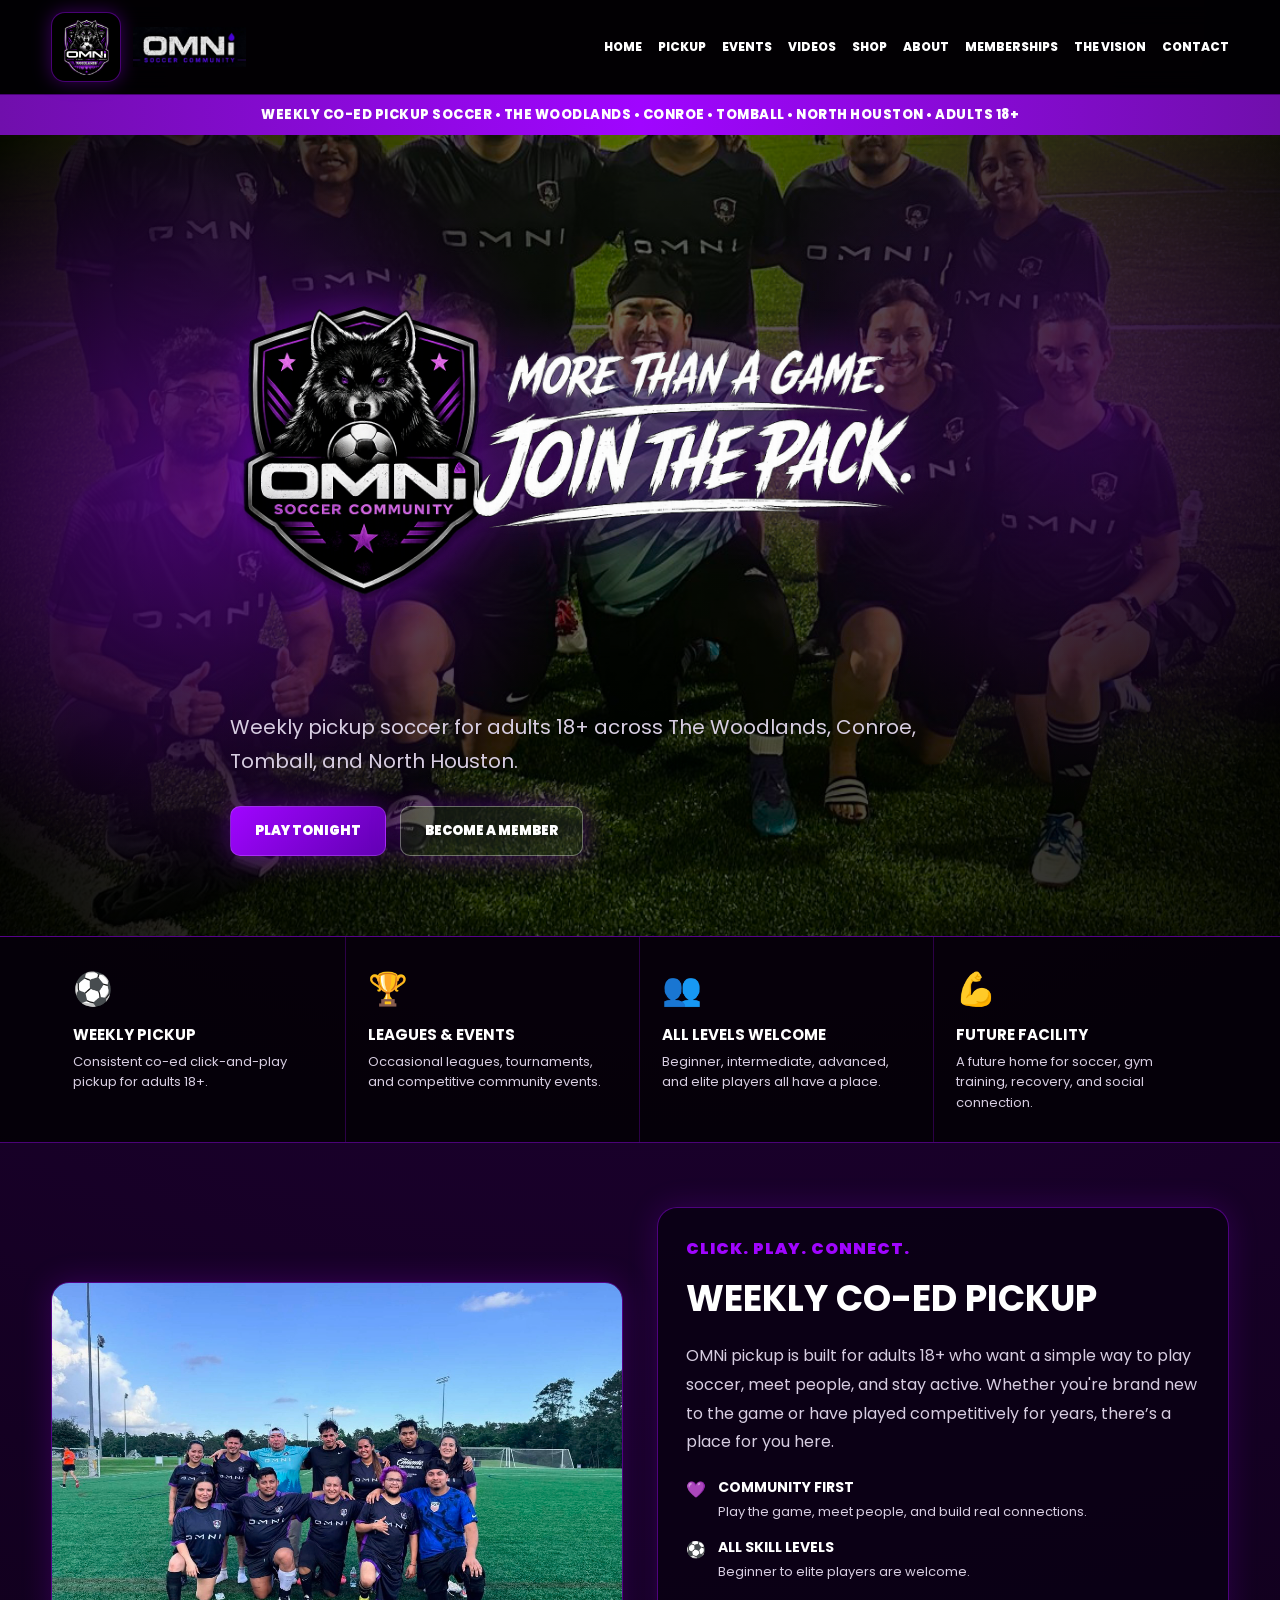
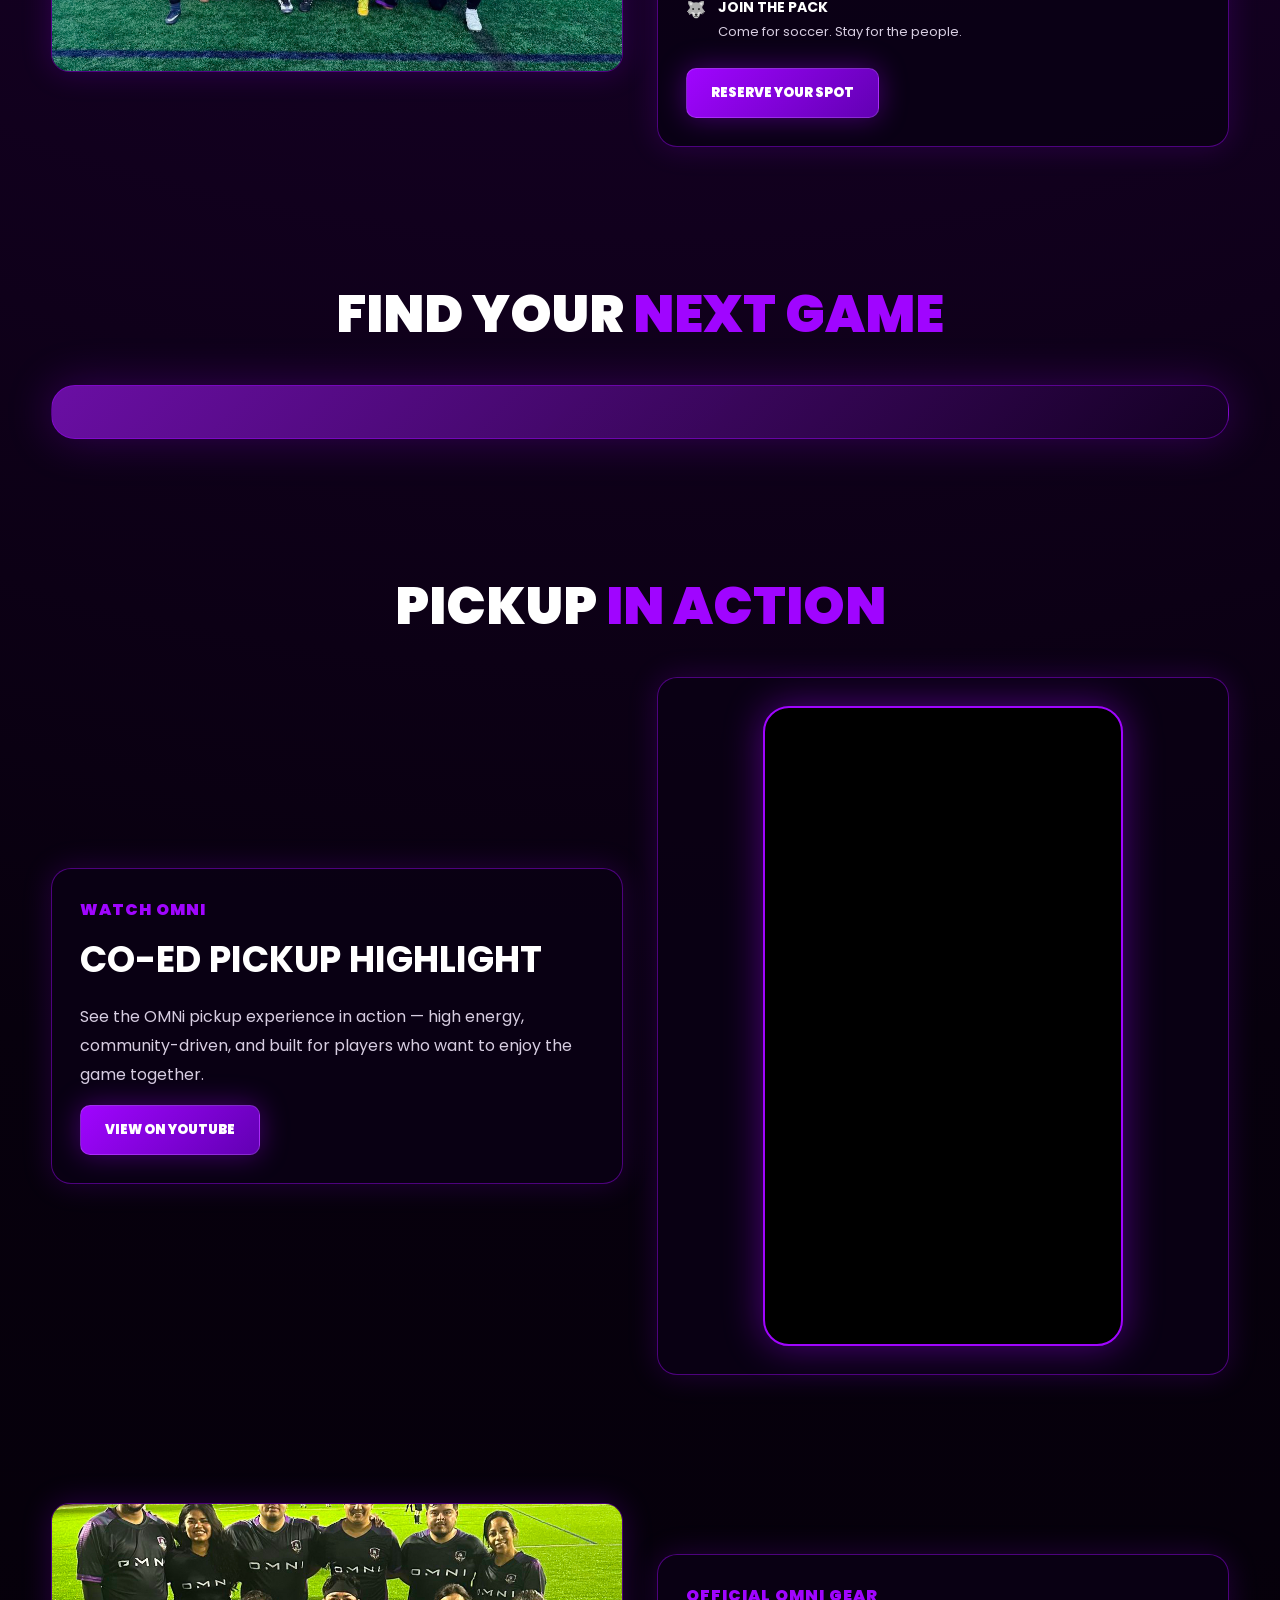
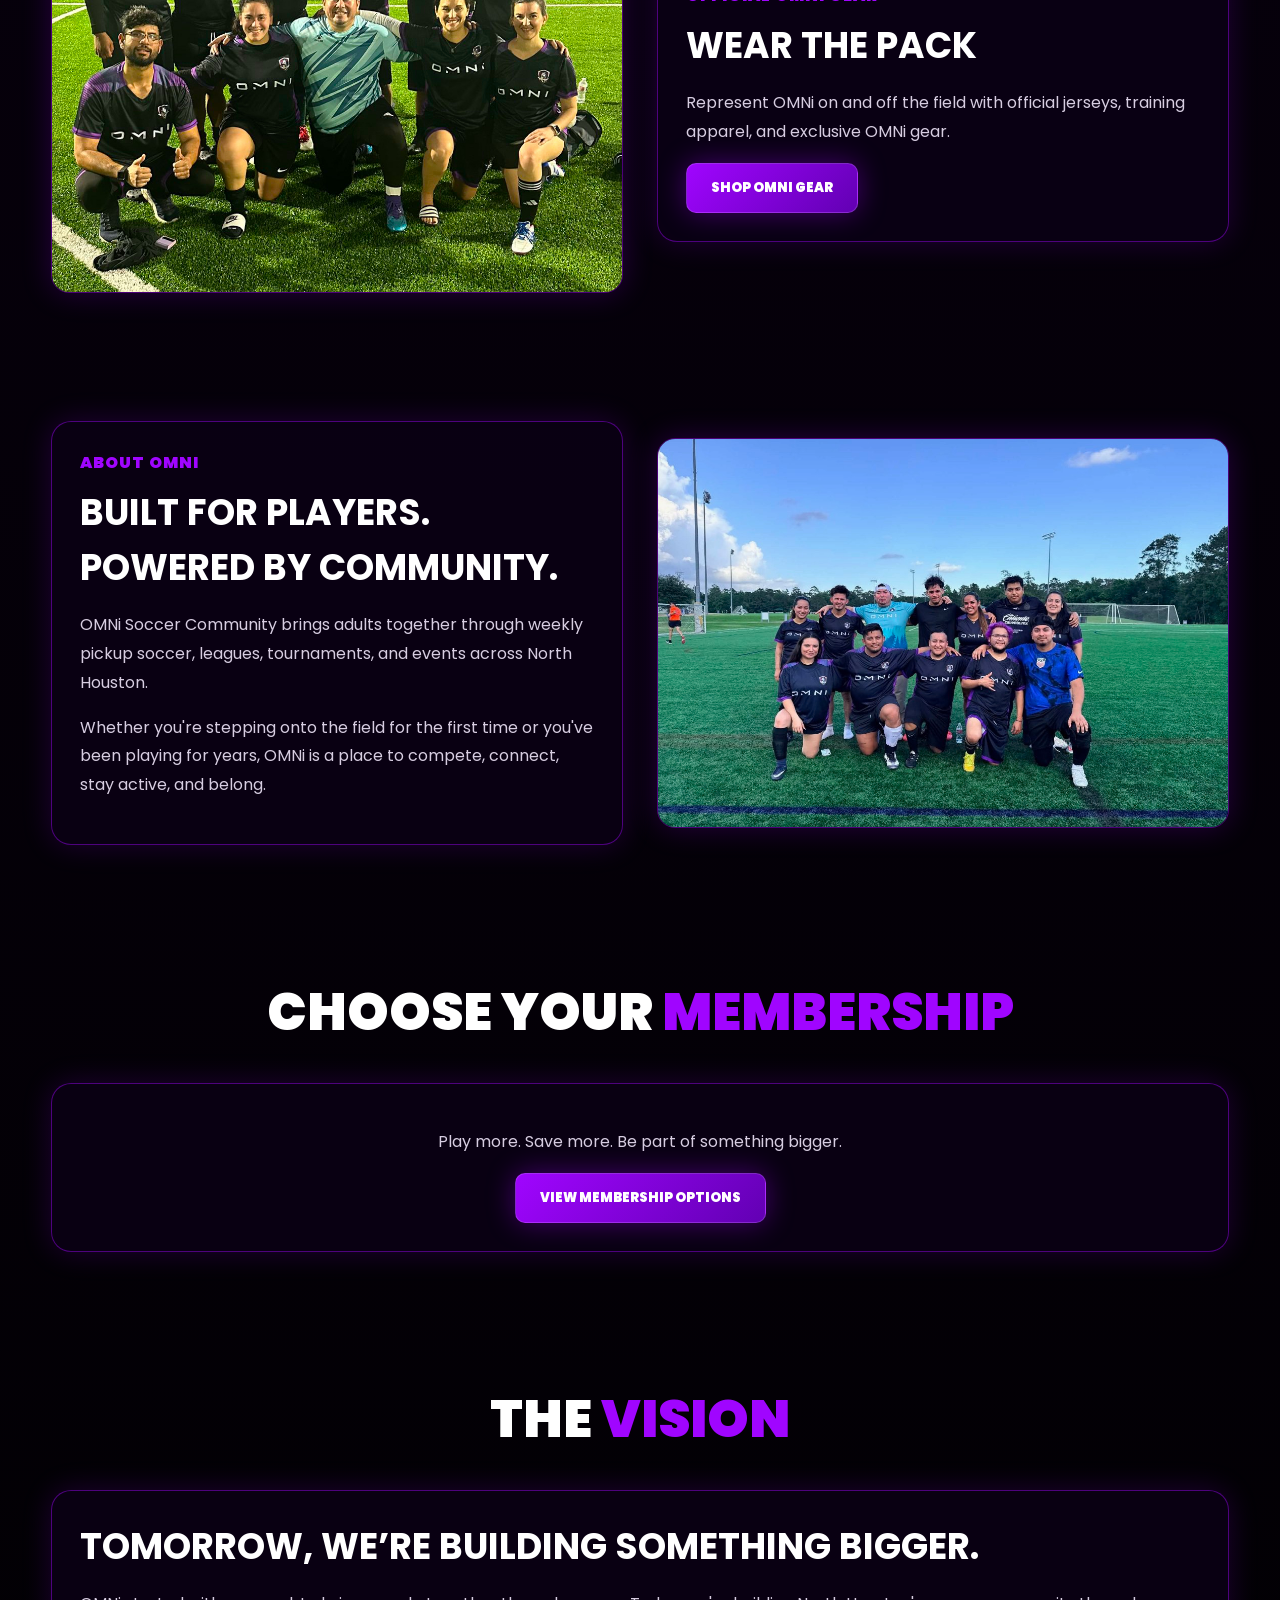
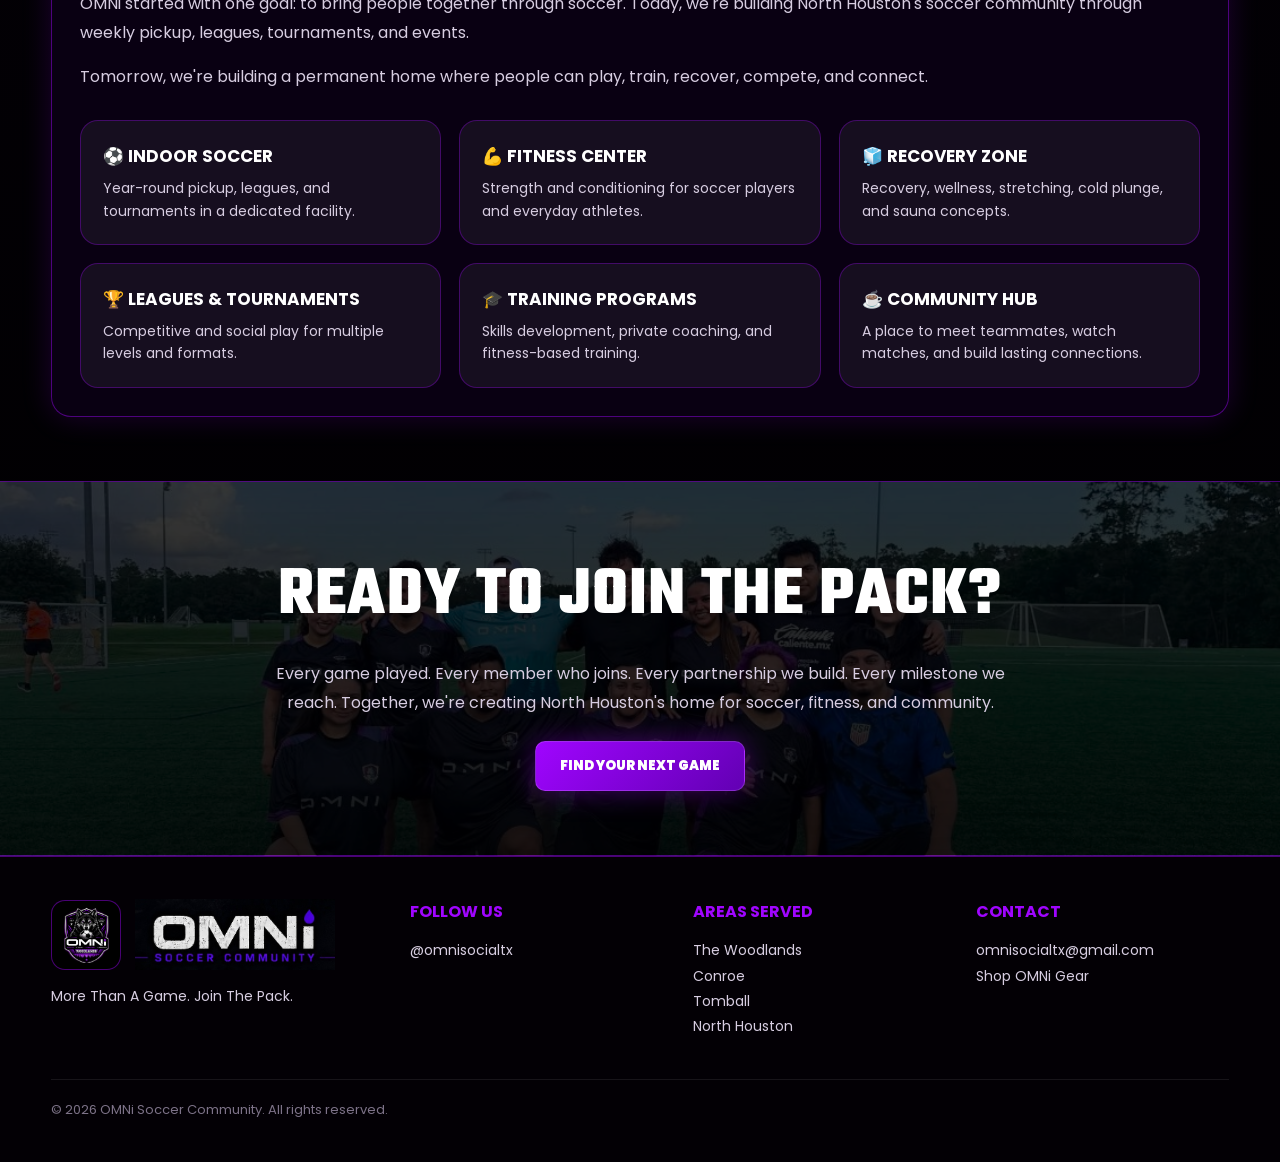
==== index.html @ d3294ef9 "Update index.html" ====
<!DOCTYPE html>
<html lang="en">
<head>
  <meta charset="UTF-8" />
  <meta name="viewport" content="width=device-width, initial-scale=1.0" />
  <title>OMNi Soccer Community</title>

  <link rel="preconnect" href="https://fonts.googleapis.com">
  <link rel="preconnect" href="https://fonts.gstatic.com" crossorigin>
  <link href="https://fonts.googleapis.com/css2?family=Poppins:wght@400;600;700;800;900&family=Teko:wght@500;600;700&display=swap" rel="stylesheet">

  <style>
    :root {
      --purple: #a005ff;
      --purple2: #700fac;
      --white: #ffffff;
      --muted: #d7cde1;
      --border: rgba(160, 5, 255, 0.45);
      --card: rgba(10, 0, 20, 0.9);
    }

    * { box-sizing: border-box; }
    html { scroll-behavior: smooth; }

    body {
      margin: 0;
      font-family: "Poppins", sans-serif;
      background: radial-gradient(circle at top, #26003f 0%, #07000d 45%, #000 100%);
      color: var(--white);
      overflow-x: hidden;
    }

    a { color: inherit; text-decoration: none; }
    img { max-width: 100%; display: block; }

    .container {
      width: min(1180px, 92%);
      margin: auto;
    }

    .nav {
      position: sticky;
      top: 0;
      z-index: 50;
      background: rgba(0,0,0,.94);
      border-bottom: 1px solid var(--border);
      backdrop-filter: blur(12px);
    }

    .nav-inner {
      display: flex;
      align-items: center;
      justify-content: space-between;
      padding: 12px 0;
      gap: 20px;
      position: relative;
    }

    .brand {
      display: flex;
      align-items: center;
      gap: 12px;
    }

    .crest-wrap {
      background: #000;
      border: 1px solid var(--border);
      border-radius: 14px;
      padding: 6px;
      box-shadow: 0 0 18px rgba(160,5,255,.35);
    }

    .crest {
      width: 56px;
      height: 56px;
      object-fit: contain;
    }

    .nav-wordmark {
      height: 40px;
      width: auto;
      object-fit: contain;
    }

    .nav-links {
      display: flex;
      gap: 16px;
      font-size: 12px;
      font-weight: 800;
      text-transform: uppercase;
      align-items: center;
    }

    .nav-links a:hover { color: var(--purple); }

    .menu-toggle { display: none; }

    .menu-icon {
      display: none;
      font-size: 30px;
      font-weight: 900;
      cursor: pointer;
      color: white;
    }

    .btn {
      display: inline-flex;
      align-items: center;
      justify-content: center;
      background: linear-gradient(135deg, var(--purple), #6200b3);
      padding: 14px 24px;
      border-radius: 10px;
      font-weight: 900;
      text-transform: uppercase;
      font-size: 13px;
      border: 1px solid rgba(255,255,255,.16);
      box-shadow: 0 0 28px rgba(160,5,255,.38);
    }

    .btn.secondary {
      background: rgba(255,255,255,.07);
      border: 1px solid rgba(255,255,255,.35);
    }

    .top-strip {
      background: linear-gradient(90deg, #700fac, #a005ff, #700fac);
      color: #fff;
      font-weight: 800;
      text-align: center;
      padding: 10px 15px;
      font-size: 13px;
      text-transform: uppercase;
      letter-spacing: .5px;
    }

    .hero {
      min-height: 720px;
      position: relative;
      display: grid;
      align-items: center;
      overflow: hidden;
      border-bottom: 1px solid var(--border);
    }

    .hero::before {
      content: "";
      position: absolute;
      inset: 0;
      background:
        linear-gradient(90deg, rgba(0,0,0,.96), rgba(0,0,0,.58), rgba(0,0,0,.92)),
        url("team-photo-1.jpg") center/cover no-repeat;
    }

    .hero::after {
      content: "";
      position: absolute;
      inset: 0;
      background:
        radial-gradient(circle at 15% 45%, rgba(160,5,255,.42), transparent 34%),
        radial-gradient(circle at 85% 35%, rgba(160,5,255,.25), transparent 32%);
      pointer-events: none;
    }

    .hero-content {
      position: relative;
      z-index: 2;
      max-width: 820px;
      padding: 80px 0;
    }

    .hero-title {
      width: 100%;
      max-width: 700px;
      margin-bottom: 28px;
      filter: drop-shadow(0 0 25px rgba(160,5,255,.45));
    }

    .tagline {
      color: var(--muted);
      font-size: 20px;
      line-height: 1.7;
      max-width: 720px;
      margin-bottom: 28px;
    }

    .hero-buttons {
      display: flex;
      gap: 14px;
      flex-wrap: wrap;
    }

    .features {
      background: rgba(0,0,0,.78);
      border-bottom: 1px solid var(--border);
    }

    .feature-grid {
      display: grid;
      grid-template-columns: repeat(4, 1fr);
    }

    .feature {
      padding: 28px 22px;
      border-right: 1px solid rgba(160,5,255,.25);
    }

    .feature:last-child { border-right: 0; }

    .feature-icon {
      font-size: 32px;
      margin-bottom: 10px;
    }

    .feature h3 {
      margin: 0 0 6px;
      font-size: 15px;
      text-transform: uppercase;
    }

    .feature p {
      margin: 0;
      color: var(--muted);
      font-size: 13px;
      line-height: 1.6;
    }

    section { padding: 64px 0; }

    .section-title {
      text-align: center;
      margin-bottom: 32px;
    }

    .section-title h2 {
      margin: 0;
      font-size: clamp(32px, 5vw, 52px);
      text-transform: uppercase;
      font-weight: 900;
    }

    .section-title span { color: var(--purple); }

    .box {
      background: linear-gradient(135deg, rgba(112,15,172,.95), rgba(20,0,36,.98));
      border: 1px solid var(--border);
      border-radius: 24px;
      padding: 26px;
      box-shadow: 0 0 45px rgba(160,5,255,.25);
      overflow: hidden;
    }

    .membership-box {
      background: #ffffff;
      border: 1px solid var(--border);
      border-radius: 24px;
      padding: 18px;
      box-shadow: 0 0 45px rgba(160,5,255,.25);
      overflow: hidden;
    }

    .split,
    .video-grid,
    .shop-grid {
      display: grid;
      grid-template-columns: 1fr 1fr;
      gap: 34px;
      align-items: center;
    }

    .card {
      background: var(--card);
      border: 1px solid var(--border);
      border-radius: 20px;
      padding: 28px;
      box-shadow: 0 0 30px rgba(160,5,255,.18);
    }

    .eyebrow {
      color: var(--purple);
      font-weight: 900;
      text-transform: uppercase;
      letter-spacing: 1px;
      margin-bottom: 10px;
    }

    .card h2 {
      font-size: 36px;
      margin: 0 0 14px;
      text-transform: uppercase;
    }

    .card p {
      color: var(--muted);
      line-height: 1.8;
    }

    .pickup-img,
    .shop-img {
      height: 390px;
      width: 100%;
      object-fit: cover;
      border-radius: 18px;
      border: 1px solid var(--border);
      box-shadow: 0 0 30px rgba(160,5,255,.22);
    }

    .mini-list {
      display: grid;
      gap: 14px;
      margin-top: 20px;
    }

    .mini-item {
      display: flex;
      gap: 12px;
      align-items: flex-start;
    }

    .mini-item strong {
      display: block;
      text-transform: uppercase;
      font-size: 14px;
    }

    .mini-item span {
      color: var(--muted);
      font-size: 13px;
    }

    .shorts-frame {
      max-width: 360px;
      margin: auto;
      aspect-ratio: 9 / 16;
      border-radius: 26px;
      overflow: hidden;
      border: 2px solid var(--purple);
      box-shadow: 0 0 38px rgba(160,5,255,.45);
      background: #000;
    }

    .shorts-frame iframe {
      width: 100%;
      height: 100%;
      border: 0;
    }

    .vision-grid {
      display: grid;
      grid-template-columns: repeat(3, 1fr);
      gap: 18px;
      margin-top: 28px;
    }

    .vision-card {
      background: rgba(255,255,255,.055);
      border: 1px solid rgba(160,5,255,.32);
      border-radius: 18px;
      padding: 22px;
    }

    .vision-card h3 {
      margin: 0 0 8px;
      text-transform: uppercase;
      font-size: 17px;
    }

    .vision-card p {
      margin: 0;
      color: var(--muted);
      font-size: 14px;
      line-height: 1.6;
    }

    .final-cta {
      text-align: center;
      background:
        linear-gradient(rgba(0,0,0,.78), rgba(0,0,0,.9)),
        url("team-photo-2.jpeg") center/cover no-repeat;
      border-top: 1px solid var(--border);
      border-bottom: 1px solid var(--border);
    }

    .final-cta h2 {
      font-size: clamp(38px, 6vw, 70px);
      margin: 0 0 14px;
      text-transform: uppercase;
      font-family: "Teko", sans-serif;
      letter-spacing: 1px;
    }

    .final-cta p {
      color: var(--muted);
      max-width: 760px;
      margin: 0 auto 24px;
      line-height: 1.8;
    }

    footer {
      background: #030005;
      border-top: 1px solid var(--border);
      padding: 42px 0;
    }

    .footer-grid {
      display: grid;
      grid-template-columns: 1.3fr 1fr 1fr 1fr;
      gap: 30px;
    }

    .footer-brand {
      display: flex;
      align-items: center;
      gap: 14px;
      margin-bottom: 14px;
    }

    .footer-crest {
      background: #000;
      border: 1px solid var(--border);
      border-radius: 14px;
      padding: 6px;
      width: 70px;
      height: 70px;
      object-fit: contain;
    }

    .footer-wordmark { max-width: 200px; }

    footer h4 {
      margin: 0 0 12px;
      color: var(--purple);
      text-transform: uppercase;
    }

    footer p,
    footer a {
      color: var(--muted);
      font-size: 14px;
      line-height: 1.8;
    }

    .bottom {
      margin-top: 26px;
      color: #7d7288;
      font-size: 13px;
      border-top: 1px solid rgba(255,255,255,.08);
      padding-top: 20px;
    }

    @media (max-width: 950px) {
      .nav-wordmark { height: 34px; }

      .nav-links {
        position: absolute;
        left: 0;
        right: 0;
        top: 100%;
        background: rgba(0,0,0,.98);
        border-bottom: 1px solid var(--border);
        display: none;
        flex-direction: column;
        align-items: stretch;
        padding: 18px;
        gap: 0;
      }

      .nav-links a {
        padding: 14px 10px;
        border-bottom: 1px solid rgba(255,255,255,.08);
      }

      .menu-icon { display: block; }

      .menu-toggle:checked ~ .nav-links {
        display: flex;
      }

      .split,
      .video-grid,
      .shop-grid,
      .footer-grid {
        grid-template-columns: 1fr;
      }

      .feature-grid {
        grid-template-columns: 1fr 1fr;
      }

      .vision-grid {
        grid-template-columns: 1fr 1fr;
      }
    }

    @media (max-width: 560px) {
      .container { width: 92%; }

      .nav-inner { padding: 10px 0; }

      .crest {
        width: 46px;
        height: 46px;
      }

      .nav-wordmark {
        height: 32px;
      }

      .top-strip {
        font-size: 11px;
        line-height: 1.5;
        padding: 9px 12px;
      }

      .hero {
        min-height: auto;
        padding: 58px 0 46px;
        text-align: center;
      }

      .hero-content {
        padding: 0;
        max-width: 100%;
      }

      .hero-title {
        max-width: 100%;
        margin: 0 auto 22px;
      }

      .tagline {
        font-size: 15px;
        line-height: 1.6;
        margin-bottom: 24px;
      }

      .hero-buttons {
        flex-direction: column;
        gap: 12px;
      }

      .btn {
        width: 100%;
        padding: 14px 18px;
      }

      .feature-grid,
      .vision-grid {
        grid-template-columns: 1fr;
      }

      .feature {
        border-right: 0;
        border-bottom: 1px solid rgba(160,5,255,.25);
        padding: 22px 18px;
      }

      section { padding: 42px 0; }

      .section-title h2 { font-size: 32px; }

      .card { padding: 22px; }

      .card h2 { font-size: 28px; }

      .pickup-img,
      .shop-img {
        height: 260px;
      }

      .box {
        padding: 12px;
        border-radius: 16px;
      }

      .membership-box {
        padding: 10px;
        border-radius: 16px;
      }

      .shorts-frame { max-width: 300px; }

      .footer-brand { align-items: flex-start; }
    }
  </style>
</head>

<body>

  <nav class="nav">
    <div class="container nav-inner">
      <a href="#" class="brand">
        <div class="crest-wrap">
          <img class="crest" src="logo-crest.jpeg" alt="OMNi Wolf Crest">
        </div>
        <img class="nav-wordmark" src="logo-main.jpeg" alt="OMNi Soccer Community">
      </a>

      <input type="checkbox" id="menu-toggle" class="menu-toggle">
      <label for="menu-toggle" class="menu-icon">☰</label>

      <div class="nav-links">
        <a href="#">Home</a>
        <a href="#pickup">Pickup</a>
        <a href="#events">Events</a>
        <a href="#videos">Videos</a>
        <a href="#shop">Shop</a>
        <a href="#about">About</a>
        <a href="#memberships">Memberships</a>
        <a href="#vision">The Vision</a>
        <a href="#contact">Contact</a>
      </div>
    </div>
  </nav>

  <div class="top-strip">
    Weekly co-ed pickup soccer • The Woodlands • Conroe • Tomball • North Houston • Adults 18+
  </div>

  <header class="hero">
    <div class="container hero-content">
      <img class="hero-title" src="join-the-pack-v3.jpeg" alt="More Than A Game. Join The Pack.">

      <p class="tagline">
        Weekly pickup soccer for adults 18+ across The Woodlands, Conroe, Tomball, and North Houston.
      </p>

      <div class="hero-buttons">
        <a class="btn" href="#events">Play Tonight</a>
        <a class="btn secondary" href="#memberships">Become A Member</a>
      </div>
    </div>
  </header>

  <div class="features">
    <div class="container feature-grid">
      <div class="feature">
        <div class="feature-icon">⚽</div>
        <h3>Weekly Pickup</h3>
        <p>Consistent co-ed click-and-play pickup for adults 18+.</p>
      </div>

      <div class="feature">
        <div class="feature-icon">🏆</div>
        <h3>Leagues & Events</h3>
        <p>Occasional leagues, tournaments, and competitive community events.</p>
      </div>

      <div class="feature">
        <div class="feature-icon">👥</div>
        <h3>All Levels Welcome</h3>
        <p>Beginner, intermediate, advanced, and elite players all have a place.</p>
      </div>

      <div class="feature">
        <div class="feature-icon">💪</div>
        <h3>Future Facility</h3>
        <p>A future home for soccer, gym training, recovery, and social connection.</p>
      </div>
    </div>
  </div>

  <section id="pickup">
    <div class="container split">
      <div>
        <img class="pickup-img" src="team-photo-2.jpeg" alt="OMNi co-ed pickup soccer">
      </div>

      <div class="card">
        <div class="eyebrow">Click. Play. Connect.</div>
        <h2>Weekly Co-Ed Pickup</h2>
        <p>
          OMNi pickup is built for adults 18+ who want a simple way to play soccer,
          meet people, and stay active. Whether you're brand new to the game or have
          played competitively for years, there’s a place for you here.
        </p>

        <div class="mini-list">
          <div class="mini-item"><div>💜</div><div><strong>Community First</strong><span>Play the game, meet people, and build real connections.</span></div></div>
          <div class="mini-item"><div>⚽</div><div><strong>All Skill Levels</strong><span>Beginner to elite players are welcome.</span></div></div>
          <div class="mini-item"><div>🐺</div><div><strong>Join The Pack</strong><span>Come for soccer. Stay for the people.</span></div></div>
        </div>

        <br>
        <a class="btn" href="#events">Reserve Your Spot</a>
      </div>
    </div>
  </section>

  <section id="events">
    <div class="container">
      <div class="section-title">
        <h2>Find Your <span>Next Game</span></h2>
      </div>

      <div class="box">
        <script src="https://sweatpals.com/static/embed/community/events/script.js?communityUsername=omnisoccerandfitness&defaultView=tile&viewsJson=%5B%22list%22%2C%22calendar%22%2C%22tile%22%5D&filtersJson=%5B%22Location%22%2C%22date-picker%22%5D&showDescription=true&directToCheckout=false&enableAutoEmbed=true&primaryColorHex=100c12&secondaryColorHex=fefcfc&backgroundColorHex=700fac&buttonColorHex=000000&fontFamily=Poppins"></script>
      </div>
    </div>
  </section>

  <section id="videos">
    <div class="container">
      <div class="section-title">
        <h2>Pickup <span>In Action</span></h2>
      </div>

      <div class="video-grid">
        <div class="card">
          <div class="eyebrow">Watch OMNi</div>
          <h2>Co-Ed Pickup Highlight</h2>
          <p>
            See the OMNi pickup experience in action — high energy, community-driven,
            and built for players who want to enjoy the game together.
          </p>
          <a class="btn" href="https://youtube.com/shorts/K-U_BcJOxtA" target="_blank">View On YouTube</a>
        </div>

        <div class="card">
          <div class="shorts-frame">
            <iframe
              src="https://www.youtube.com/embed/K-U_BcJOxtA"
              title="OMNi Pickup Soccer"
              allow="accelerometer; autoplay; clipboard-write; encrypted-media; gyroscope; picture-in-picture; web-share"
              allowfullscreen>
            </iframe>
          </div>
        </div>
      </div>
    </div>
  </section>

  <section id="shop">
    <div class="container shop-grid">
      <div>
        <img class="shop-img" src="team-photo-1.jpg" alt="OMNi Soccer Community gear">
      </div>

      <div class="card">
        <div class="eyebrow">Official OMNi Gear</div>
        <h2>Wear The Pack</h2>
        <p>
          Represent OMNi on and off the field with official jerseys, training apparel,
          and exclusive OMNi gear.
        </p>
        <a class="btn" href="https://stimulusathletic.com/collections/omni-fc-wolves" target="_blank">
          Shop OMNi Gear
        </a>
      </div>
    </div>
  </section>

  <section id="about">
    <div class="container split">
      <div class="card">
        <div class="eyebrow">About OMNi</div>
        <h2>Built For Players. Powered By Community.</h2>
        <p>
          OMNi Soccer Community brings adults together through weekly pickup soccer,
          leagues, tournaments, and events across North Houston.
        </p>
        <p>
          Whether you're stepping onto the field for the first time or you've been playing
          for years, OMNi is a place to compete, connect, stay active, and belong.
        </p>
      </div>

      <div>
        <img class="pickup-img" src="team-photo-2.jpeg" alt="OMNi pickup soccer group">
      </div>
    </div>
  </section>

  <section id="memberships">
  <div class="container">
    <div class="section-title">
      <h2>Choose Your <span>Membership</span></h2>
    </div>

    <div class="card" style="text-align:center;">
      <p>
        Play more. Save more. Be part of something bigger.
      </p>
      <a class="btn" href="memberships.html">View Membership Options</a>
    </div>
  </div>
</section>
  
  <section id="vision">
    <div class="container">
      <div class="section-title">
        <h2>The <span>Vision</span></h2>
      </div>

      <div class="card">
        <h2>Tomorrow, We’re Building Something Bigger.</h2>
        <p>
          OMNi started with one goal: to bring people together through soccer.
          Today, we're building North Houston's soccer community through weekly pickup,
          leagues, tournaments, and events.
        </p>
        <p>
          Tomorrow, we're building a permanent home where people can play, train,
          recover, compete, and connect.
        </p>

        <div class="vision-grid">
          <div class="vision-card"><h3>⚽ Indoor Soccer</h3><p>Year-round pickup, leagues, and tournaments in a dedicated facility.</p></div>
          <div class="vision-card"><h3>💪 Fitness Center</h3><p>Strength and conditioning for soccer players and everyday athletes.</p></div>
          <div class="vision-card"><h3>🧊 Recovery Zone</h3><p>Recovery, wellness, stretching, cold plunge, and sauna concepts.</p></div>
          <div class="vision-card"><h3>🏆 Leagues & Tournaments</h3><p>Competitive and social play for multiple levels and formats.</p></div>
          <div class="vision-card"><h3>🎓 Training Programs</h3><p>Skills development, private coaching, and fitness-based training.</p></div>
          <div class="vision-card"><h3>☕ Community Hub</h3><p>A place to meet teammates, watch matches, and build lasting connections.</p></div>
        </div>
      </div>
    </div>
  </section>

  <section class="final-cta">
    <div class="container">
      <h2>Ready To Join The Pack?</h2>
      <p>
        Every game played. Every member who joins. Every partnership we build.
        Every milestone we reach. Together, we're creating North Houston's home
        for soccer, fitness, and community.
      </p>
      <a class="btn" href="#events">Find Your Next Game</a>
    </div>
  </section>

  <footer id="contact">
    <div class="container footer-grid">
      <div>
        <div class="footer-brand">
          <img class="footer-crest" src="logo-crest.jpeg" alt="OMNi Wolf Crest">
          <img class="footer-wordmark" src="logo-main.jpeg" alt="OMNi Soccer Community">
        </div>
        <p>More Than A Game. Join The Pack.</p>
      </div>

      <div>
        <h4>Follow Us</h4>
        <p><a href="https://www.instagram.com/omnisocialtx" target="_blank">@omnisocialtx</a></p>
      </div>

      <div>
        <h4>Areas Served</h4>
        <p>The Woodlands<br>Conroe<br>Tomball<br>North Houston</p>
      </div>

      <div>
        <h4>Contact</h4>
        <p>
          <a href="mailto:omnisocialtx@gmail.com">omnisocialtx@gmail.com</a><br>
          <a href="https://stimulusathletic.com/collections/omni-fc-wolves" target="_blank">Shop OMNi Gear</a>
        </p>
      </div>
    </div>

    <div class="container bottom">
      © 2026 OMNi Soccer Community. All rights reserved.
    </div>
  </footer>

</body>
</html>
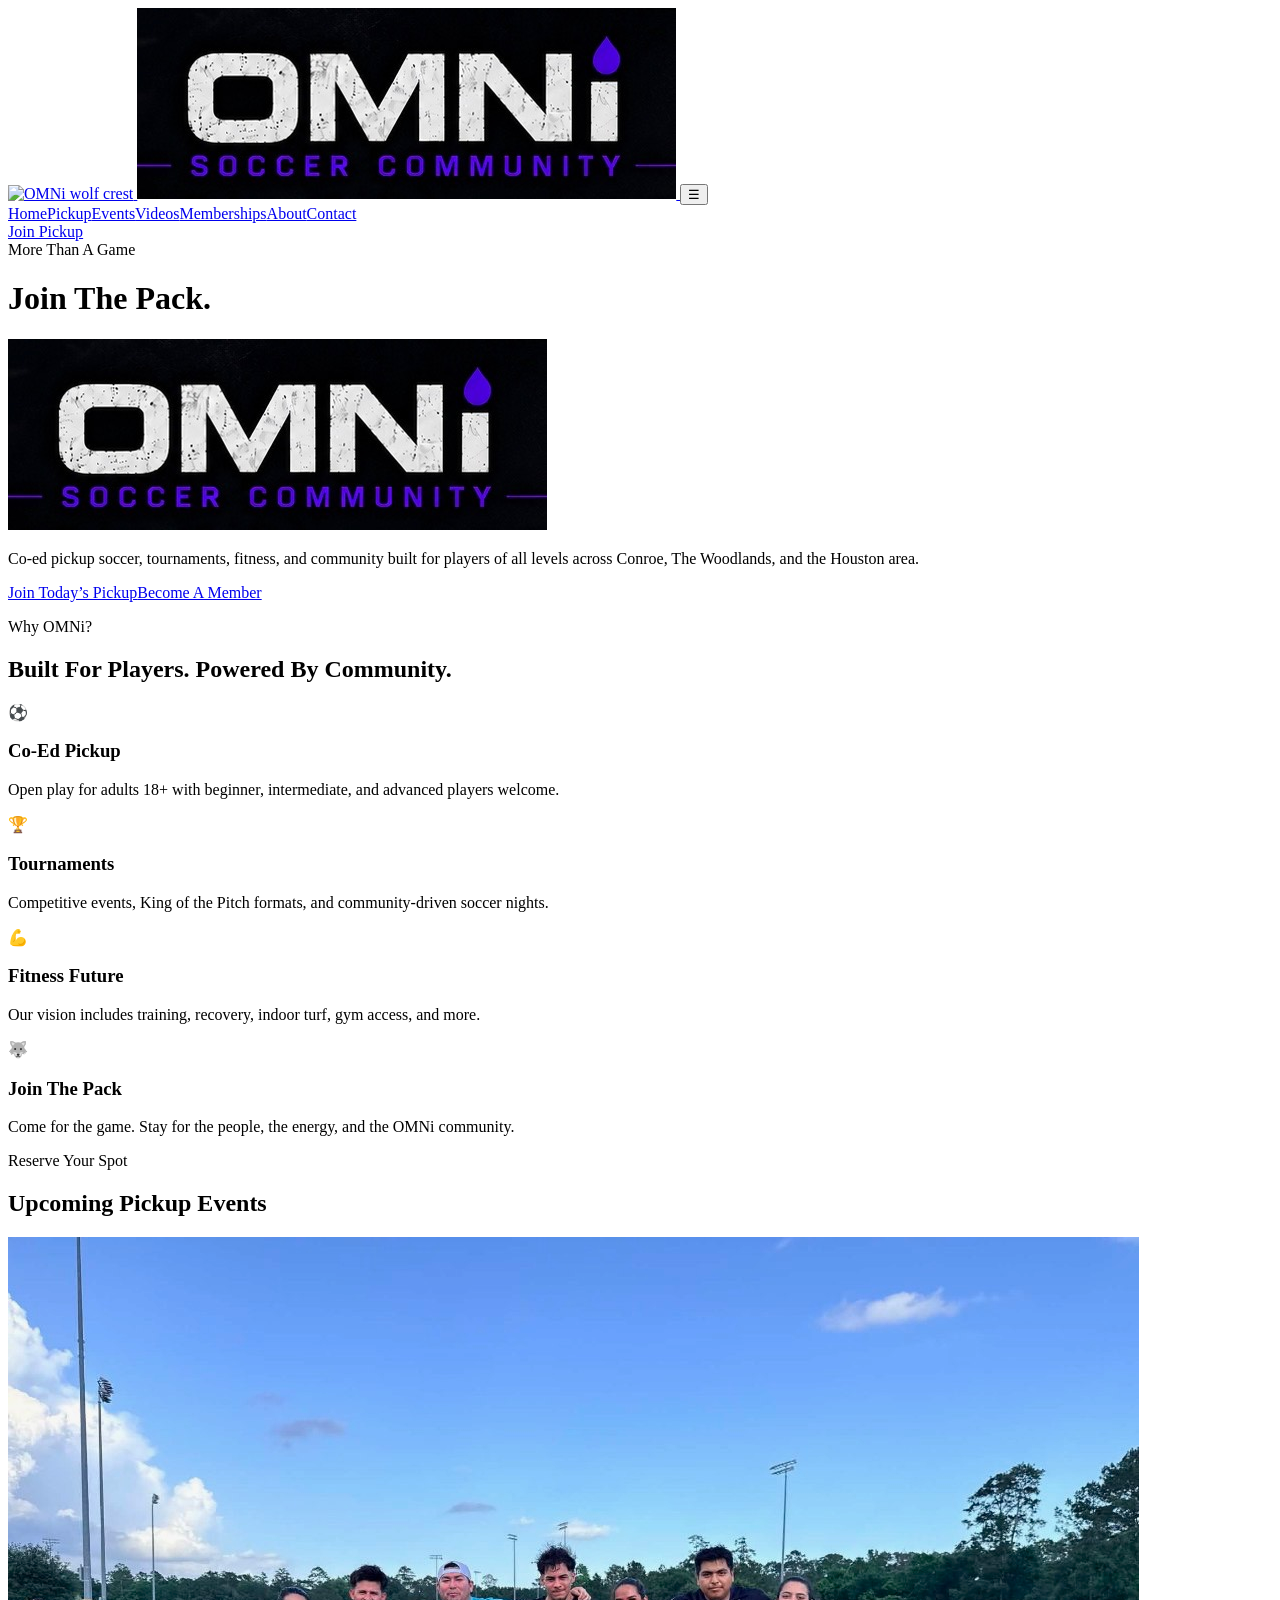
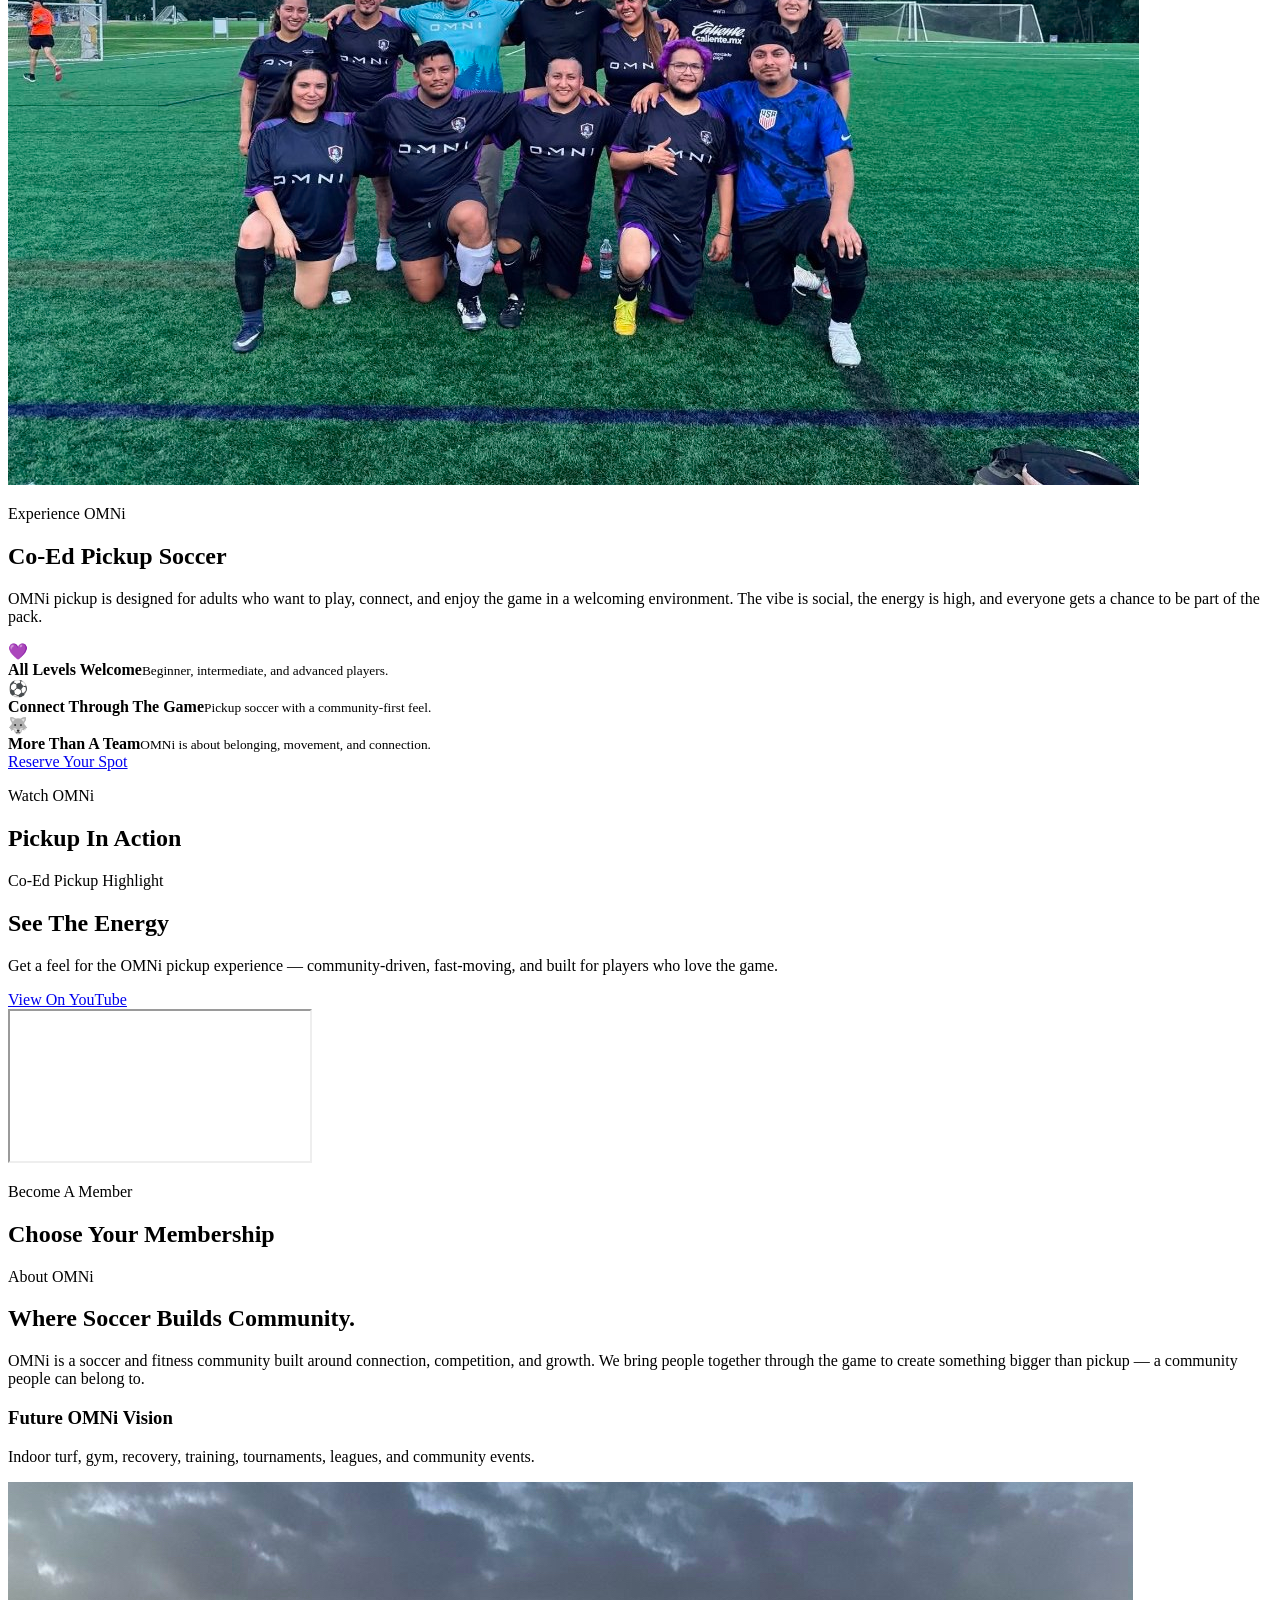
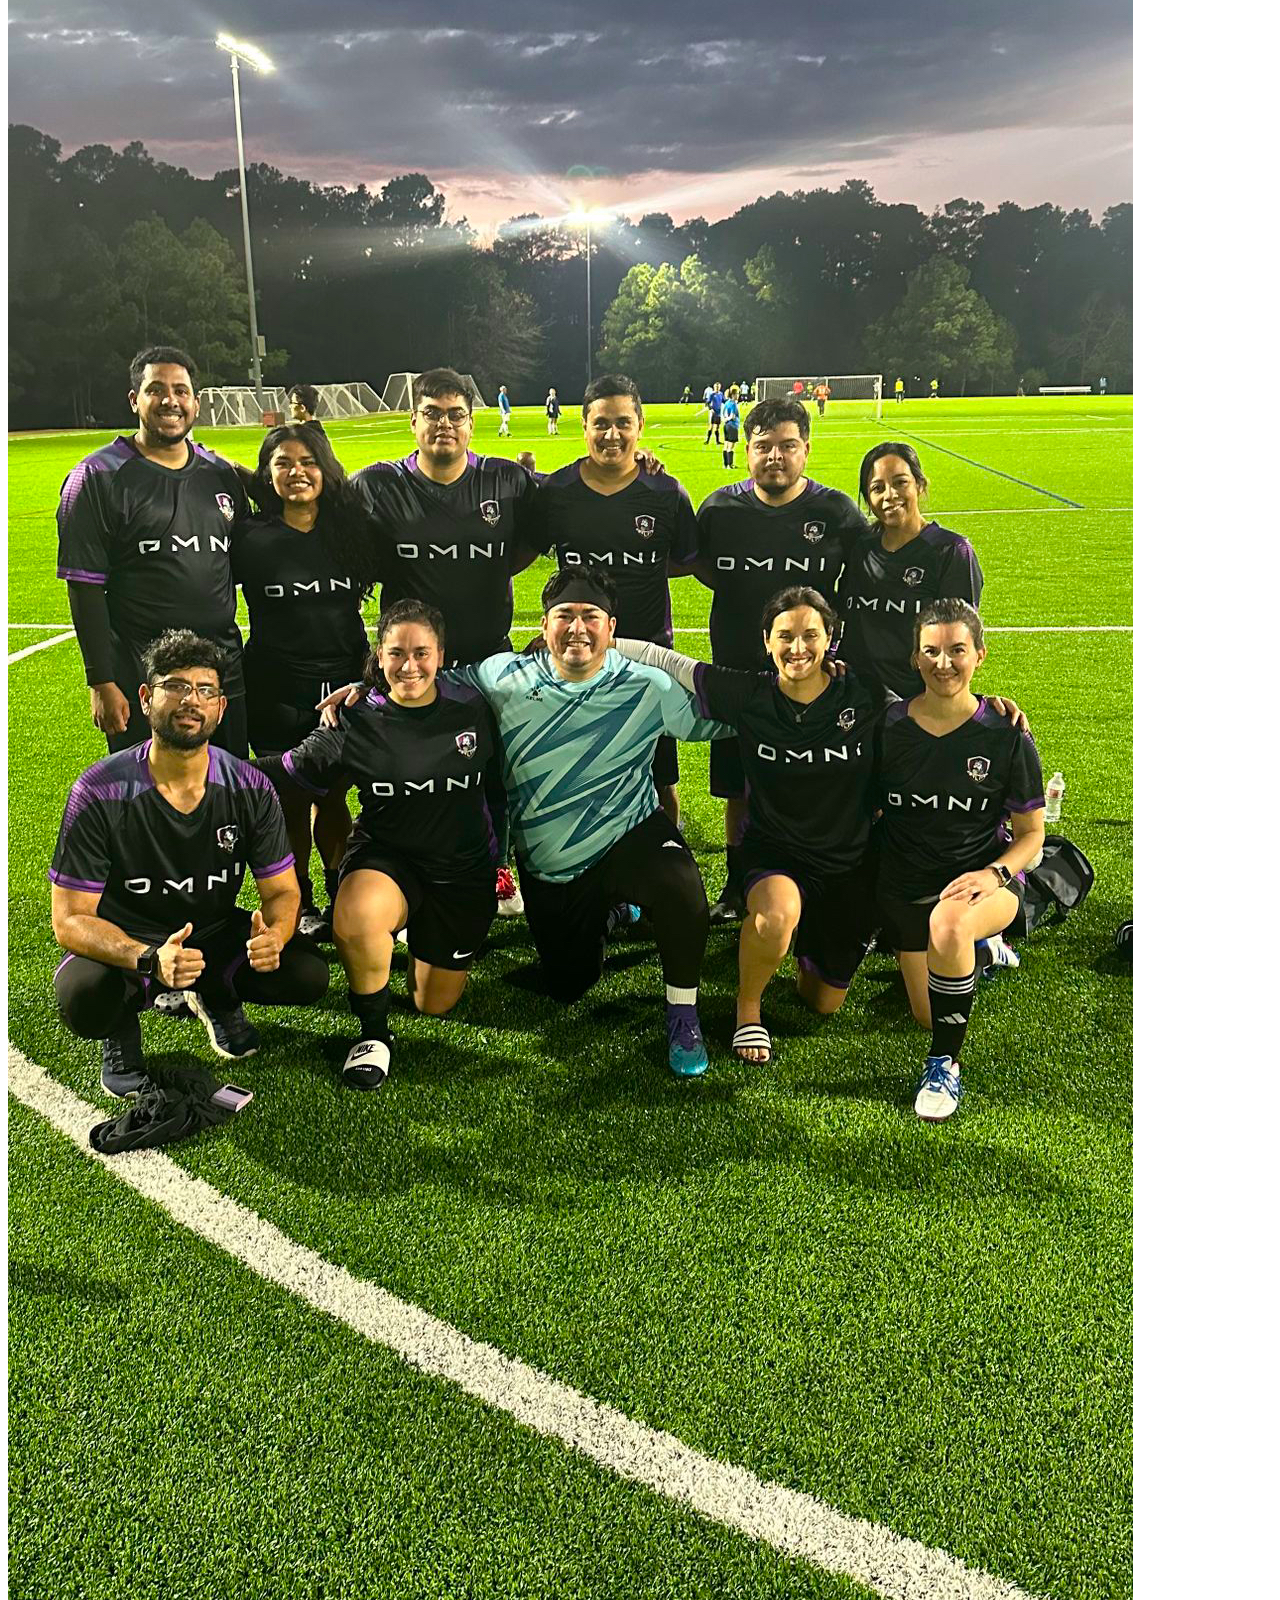
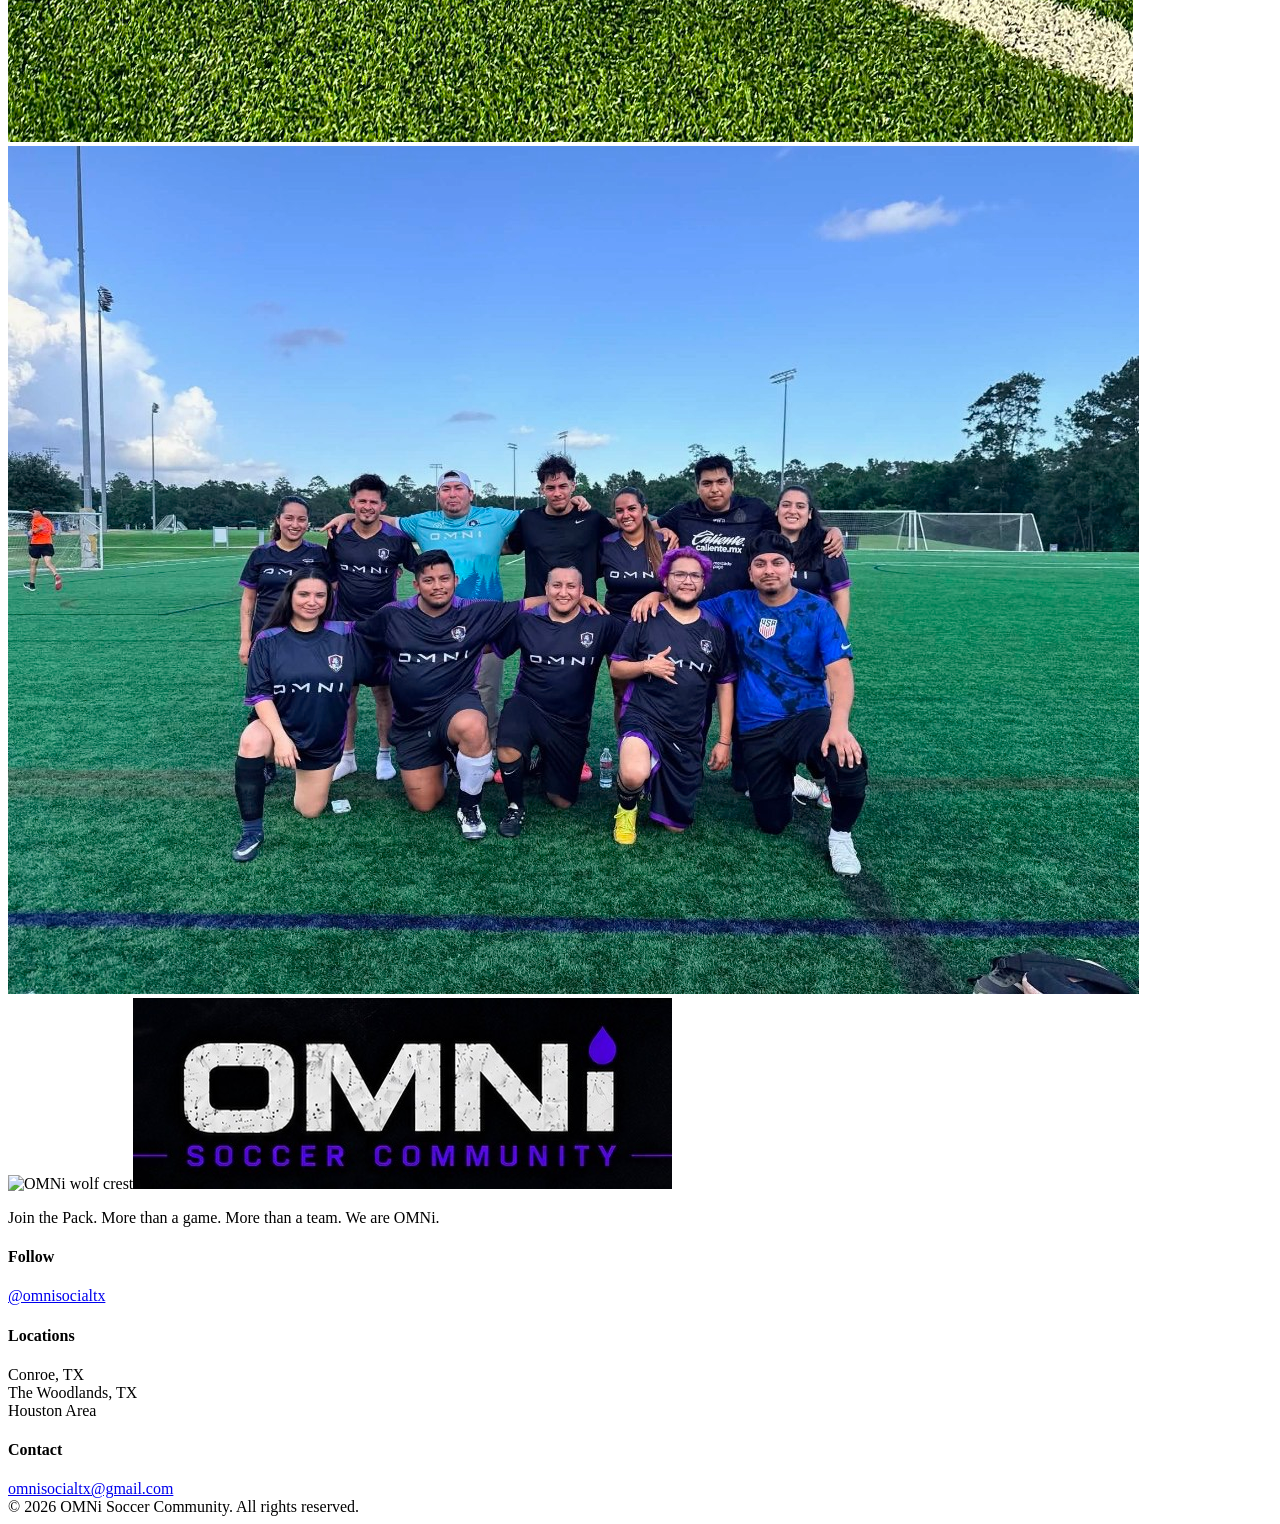
==== commit 4dbeddab: "Update index.html" ====
--- a/index.html
+++ b/index.html
@@ -3,863 +3,116 @@
 <head>
   <meta charset="UTF-8" />
   <meta name="viewport" content="width=device-width, initial-scale=1.0" />
-  <title>OMNi Soccer Community</title>
-
+  <title>OMNi Soccer Community | Join The Pack</title>
+  <meta name="description" content="OMNi Soccer Community is a co-ed pickup soccer, tournaments, fitness, and community group in Conroe, The Woodlands, and the Houston area." />
   <link rel="preconnect" href="https://fonts.googleapis.com">
   <link rel="preconnect" href="https://fonts.gstatic.com" crossorigin>
-  <link href="https://fonts.googleapis.com/css2?family=Poppins:wght@400;600;700;800;900&family=Teko:wght@500;600;700&display=swap" rel="stylesheet">
-
-  <style>
-    :root {
-      --purple: #a005ff;
-      --purple2: #700fac;
-      --white: #ffffff;
-      --muted: #d7cde1;
-      --border: rgba(160, 5, 255, 0.45);
-      --card: rgba(10, 0, 20, 0.9);
-    }
-
-    * { box-sizing: border-box; }
-    html { scroll-behavior: smooth; }
-
-    body {
-      margin: 0;
-      font-family: "Poppins", sans-serif;
-      background: radial-gradient(circle at top, #26003f 0%, #07000d 45%, #000 100%);
-      color: var(--white);
-      overflow-x: hidden;
-    }
-
-    a { color: inherit; text-decoration: none; }
-    img { max-width: 100%; display: block; }
-
-    .container {
-      width: min(1180px, 92%);
-      margin: auto;
-    }
-
-    .nav {
-      position: sticky;
-      top: 0;
-      z-index: 50;
-      background: rgba(0,0,0,.94);
-      border-bottom: 1px solid var(--border);
-      backdrop-filter: blur(12px);
-    }
-
-    .nav-inner {
-      display: flex;
-      align-items: center;
-      justify-content: space-between;
-      padding: 12px 0;
-      gap: 20px;
-      position: relative;
-    }
-
-    .brand {
-      display: flex;
-      align-items: center;
-      gap: 12px;
-    }
-
-    .crest-wrap {
-      background: #000;
-      border: 1px solid var(--border);
-      border-radius: 14px;
-      padding: 6px;
-      box-shadow: 0 0 18px rgba(160,5,255,.35);
-    }
-
-    .crest {
-      width: 56px;
-      height: 56px;
-      object-fit: contain;
-    }
-
-    .nav-wordmark {
-      height: 40px;
-      width: auto;
-      object-fit: contain;
-    }
-
-    .nav-links {
-      display: flex;
-      gap: 16px;
-      font-size: 12px;
-      font-weight: 800;
-      text-transform: uppercase;
-      align-items: center;
-    }
-
-    .nav-links a:hover { color: var(--purple); }
-
-    .menu-toggle { display: none; }
-
-    .menu-icon {
-      display: none;
-      font-size: 30px;
-      font-weight: 900;
-      cursor: pointer;
-      color: white;
-    }
-
-    .btn {
-      display: inline-flex;
-      align-items: center;
-      justify-content: center;
-      background: linear-gradient(135deg, var(--purple), #6200b3);
-      padding: 14px 24px;
-      border-radius: 10px;
-      font-weight: 900;
-      text-transform: uppercase;
-      font-size: 13px;
-      border: 1px solid rgba(255,255,255,.16);
-      box-shadow: 0 0 28px rgba(160,5,255,.38);
-    }
-
-    .btn.secondary {
-      background: rgba(255,255,255,.07);
-      border: 1px solid rgba(255,255,255,.35);
-    }
-
-    .top-strip {
-      background: linear-gradient(90deg, #700fac, #a005ff, #700fac);
-      color: #fff;
-      font-weight: 800;
-      text-align: center;
-      padding: 10px 15px;
-      font-size: 13px;
-      text-transform: uppercase;
-      letter-spacing: .5px;
-    }
-
-    .hero {
-      min-height: 720px;
-      position: relative;
-      display: grid;
-      align-items: center;
-      overflow: hidden;
-      border-bottom: 1px solid var(--border);
-    }
-
-    .hero::before {
-      content: "";
-      position: absolute;
-      inset: 0;
-      background:
-        linear-gradient(90deg, rgba(0,0,0,.96), rgba(0,0,0,.58), rgba(0,0,0,.92)),
-        url("team-photo-1.jpg") center/cover no-repeat;
-    }
-
-    .hero::after {
-      content: "";
-      position: absolute;
-      inset: 0;
-      background:
-        radial-gradient(circle at 15% 45%, rgba(160,5,255,.42), transparent 34%),
-        radial-gradient(circle at 85% 35%, rgba(160,5,255,.25), transparent 32%);
-      pointer-events: none;
-    }
-
-    .hero-content {
-      position: relative;
-      z-index: 2;
-      max-width: 820px;
-      padding: 80px 0;
-    }
-
-    .hero-title {
-      width: 100%;
-      max-width: 700px;
-      margin-bottom: 28px;
-      filter: drop-shadow(0 0 25px rgba(160,5,255,.45));
-    }
-
-    .tagline {
-      color: var(--muted);
-      font-size: 20px;
-      line-height: 1.7;
-      max-width: 720px;
-      margin-bottom: 28px;
-    }
-
-    .hero-buttons {
-      display: flex;
-      gap: 14px;
-      flex-wrap: wrap;
-    }
-
-    .features {
-      background: rgba(0,0,0,.78);
-      border-bottom: 1px solid var(--border);
-    }
-
-    .feature-grid {
-      display: grid;
-      grid-template-columns: repeat(4, 1fr);
-    }
-
-    .feature {
-      padding: 28px 22px;
-      border-right: 1px solid rgba(160,5,255,.25);
-    }
-
-    .feature:last-child { border-right: 0; }
-
-    .feature-icon {
-      font-size: 32px;
-      margin-bottom: 10px;
-    }
-
-    .feature h3 {
-      margin: 0 0 6px;
-      font-size: 15px;
-      text-transform: uppercase;
-    }
-
-    .feature p {
-      margin: 0;
-      color: var(--muted);
-      font-size: 13px;
-      line-height: 1.6;
-    }
-
-    section { padding: 64px 0; }
-
-    .section-title {
-      text-align: center;
-      margin-bottom: 32px;
-    }
-
-    .section-title h2 {
-      margin: 0;
-      font-size: clamp(32px, 5vw, 52px);
-      text-transform: uppercase;
-      font-weight: 900;
-    }
-
-    .section-title span { color: var(--purple); }
-
-    .box {
-      background: linear-gradient(135deg, rgba(112,15,172,.95), rgba(20,0,36,.98));
-      border: 1px solid var(--border);
-      border-radius: 24px;
-      padding: 26px;
-      box-shadow: 0 0 45px rgba(160,5,255,.25);
-      overflow: hidden;
-    }
-
-    .membership-box {
-      background: #ffffff;
-      border: 1px solid var(--border);
-      border-radius: 24px;
-      padding: 18px;
-      box-shadow: 0 0 45px rgba(160,5,255,.25);
-      overflow: hidden;
-    }
-
-    .split,
-    .video-grid,
-    .shop-grid {
-      display: grid;
-      grid-template-columns: 1fr 1fr;
-      gap: 34px;
-      align-items: center;
-    }
-
-    .card {
-      background: var(--card);
-      border: 1px solid var(--border);
-      border-radius: 20px;
-      padding: 28px;
-      box-shadow: 0 0 30px rgba(160,5,255,.18);
-    }
-
-    .eyebrow {
-      color: var(--purple);
-      font-weight: 900;
-      text-transform: uppercase;
-      letter-spacing: 1px;
-      margin-bottom: 10px;
-    }
-
-    .card h2 {
-      font-size: 36px;
-      margin: 0 0 14px;
-      text-transform: uppercase;
-    }
-
-    .card p {
-      color: var(--muted);
-      line-height: 1.8;
-    }
-
-    .pickup-img,
-    .shop-img {
-      height: 390px;
-      width: 100%;
-      object-fit: cover;
-      border-radius: 18px;
-      border: 1px solid var(--border);
-      box-shadow: 0 0 30px rgba(160,5,255,.22);
-    }
-
-    .mini-list {
-      display: grid;
-      gap: 14px;
-      margin-top: 20px;
-    }
-
-    .mini-item {
-      display: flex;
-      gap: 12px;
-      align-items: flex-start;
-    }
-
-    .mini-item strong {
-      display: block;
-      text-transform: uppercase;
-      font-size: 14px;
-    }
-
-    .mini-item span {
-      color: var(--muted);
-      font-size: 13px;
-    }
-
-    .shorts-frame {
-      max-width: 360px;
-      margin: auto;
-      aspect-ratio: 9 / 16;
-      border-radius: 26px;
-      overflow: hidden;
-      border: 2px solid var(--purple);
-      box-shadow: 0 0 38px rgba(160,5,255,.45);
-      background: #000;
-    }
-
-    .shorts-frame iframe {
-      width: 100%;
-      height: 100%;
-      border: 0;
-    }
-
-    .vision-grid {
-      display: grid;
-      grid-template-columns: repeat(3, 1fr);
-      gap: 18px;
-      margin-top: 28px;
-    }
-
-    .vision-card {
-      background: rgba(255,255,255,.055);
-      border: 1px solid rgba(160,5,255,.32);
-      border-radius: 18px;
-      padding: 22px;
-    }
-
-    .vision-card h3 {
-      margin: 0 0 8px;
-      text-transform: uppercase;
-      font-size: 17px;
-    }
-
-    .vision-card p {
-      margin: 0;
-      color: var(--muted);
-      font-size: 14px;
-      line-height: 1.6;
-    }
-
-    .final-cta {
-      text-align: center;
-      background:
-        linear-gradient(rgba(0,0,0,.78), rgba(0,0,0,.9)),
-        url("team-photo-2.jpeg") center/cover no-repeat;
-      border-top: 1px solid var(--border);
-      border-bottom: 1px solid var(--border);
-    }
-
-    .final-cta h2 {
-      font-size: clamp(38px, 6vw, 70px);
-      margin: 0 0 14px;
-      text-transform: uppercase;
-      font-family: "Teko", sans-serif;
-      letter-spacing: 1px;
-    }
-
-    .final-cta p {
-      color: var(--muted);
-      max-width: 760px;
-      margin: 0 auto 24px;
-      line-height: 1.8;
-    }
-
-    footer {
-      background: #030005;
-      border-top: 1px solid var(--border);
-      padding: 42px 0;
-    }
-
-    .footer-grid {
-      display: grid;
-      grid-template-columns: 1.3fr 1fr 1fr 1fr;
-      gap: 30px;
-    }
-
-    .footer-brand {
-      display: flex;
-      align-items: center;
-      gap: 14px;
-      margin-bottom: 14px;
-    }
-
-    .footer-crest {
-      background: #000;
-      border: 1px solid var(--border);
-      border-radius: 14px;
-      padding: 6px;
-      width: 70px;
-      height: 70px;
-      object-fit: contain;
-    }
-
-    .footer-wordmark { max-width: 200px; }
-
-    footer h4 {
-      margin: 0 0 12px;
-      color: var(--purple);
-      text-transform: uppercase;
-    }
-
-    footer p,
-    footer a {
-      color: var(--muted);
-      font-size: 14px;
-      line-height: 1.8;
-    }
-
-    .bottom {
-      margin-top: 26px;
-      color: #7d7288;
-      font-size: 13px;
-      border-top: 1px solid rgba(255,255,255,.08);
-      padding-top: 20px;
-    }
-
-    @media (max-width: 950px) {
-      .nav-wordmark { height: 34px; }
-
-      .nav-links {
-        position: absolute;
-        left: 0;
-        right: 0;
-        top: 100%;
-        background: rgba(0,0,0,.98);
-        border-bottom: 1px solid var(--border);
-        display: none;
-        flex-direction: column;
-        align-items: stretch;
-        padding: 18px;
-        gap: 0;
-      }
-
-      .nav-links a {
-        padding: 14px 10px;
-        border-bottom: 1px solid rgba(255,255,255,.08);
-      }
-
-      .menu-icon { display: block; }
-
-      .menu-toggle:checked ~ .nav-links {
-        display: flex;
-      }
-
-      .split,
-      .video-grid,
-      .shop-grid,
-      .footer-grid {
-        grid-template-columns: 1fr;
-      }
-
-      .feature-grid {
-        grid-template-columns: 1fr 1fr;
-      }
-
-      .vision-grid {
-        grid-template-columns: 1fr 1fr;
-      }
-    }
-
-    @media (max-width: 560px) {
-      .container { width: 92%; }
-
-      .nav-inner { padding: 10px 0; }
-
-      .crest {
-        width: 46px;
-        height: 46px;
-      }
-
-      .nav-wordmark {
-        height: 32px;
-      }
-
-      .top-strip {
-        font-size: 11px;
-        line-height: 1.5;
-        padding: 9px 12px;
-      }
-
-      .hero {
-        min-height: auto;
-        padding: 58px 0 46px;
-        text-align: center;
-      }
-
-      .hero-content {
-        padding: 0;
-        max-width: 100%;
-      }
-
-      .hero-title {
-        max-width: 100%;
-        margin: 0 auto 22px;
-      }
-
-      .tagline {
-        font-size: 15px;
-        line-height: 1.6;
-        margin-bottom: 24px;
-      }
-
-      .hero-buttons {
-        flex-direction: column;
-        gap: 12px;
-      }
-
-      .btn {
-        width: 100%;
-        padding: 14px 18px;
-      }
-
-      .feature-grid,
-      .vision-grid {
-        grid-template-columns: 1fr;
-      }
-
-      .feature {
-        border-right: 0;
-        border-bottom: 1px solid rgba(160,5,255,.25);
-        padding: 22px 18px;
-      }
-
-      section { padding: 42px 0; }
-
-      .section-title h2 { font-size: 32px; }
-
-      .card { padding: 22px; }
-
-      .card h2 { font-size: 28px; }
-
-      .pickup-img,
-      .shop-img {
-        height: 260px;
-      }
-
-      .box {
-        padding: 12px;
-        border-radius: 16px;
-      }
-
-      .membership-box {
-        padding: 10px;
-        border-radius: 16px;
-      }
-
-      .shorts-frame { max-width: 300px; }
-
-      .footer-brand { align-items: flex-start; }
-    }
-  </style>
+  <link href="https://fonts.googleapis.com/css2?family=Poppins:wght@400;500;600;700;800;900&family=Teko:wght@500;600;700&display=swap" rel="stylesheet">
+  <link rel="stylesheet" href="style.css" />
 </head>
-
 <body>
-
   <nav class="nav">
     <div class="container nav-inner">
-      <a href="#" class="brand">
-        <div class="crest-wrap">
-          <img class="crest" src="logo-crest.jpeg" alt="OMNi Wolf Crest">
-        </div>
+      <a class="brand" href="#home" aria-label="OMNi Soccer Community home">
+        <span class="crest-wrap"><img class="crest" src="logo-crest.png" alt="OMNi wolf crest"></span>
         <img class="nav-wordmark" src="logo-main.jpeg" alt="OMNi Soccer Community">
       </a>
-
-      <input type="checkbox" id="menu-toggle" class="menu-toggle">
-      <label for="menu-toggle" class="menu-icon">☰</label>
-
+      <button class="menu-toggle" aria-label="Toggle menu">☰</button>
       <div class="nav-links">
-        <a href="#">Home</a>
-        <a href="#pickup">Pickup</a>
-        <a href="#events">Events</a>
-        <a href="#videos">Videos</a>
-        <a href="#shop">Shop</a>
-        <a href="#about">About</a>
-        <a href="#memberships">Memberships</a>
-        <a href="#vision">The Vision</a>
-        <a href="#contact">Contact</a>
+        <a href="#home">Home</a><a href="#pickup">Pickup</a><a href="#events">Events</a><a href="#videos">Videos</a><a href="#memberships">Memberships</a><a href="#about">About</a><a href="#contact">Contact</a>
       </div>
+      <a class="btn nav-btn" href="#events">Join Pickup</a>
     </div>
   </nav>
 
-  <div class="top-strip">
-    Weekly co-ed pickup soccer • The Woodlands • Conroe • Tomball • North Houston • Adults 18+
-  </div>
-
-  <header class="hero">
-    <div class="container hero-content">
-      <img class="hero-title" src="join-the-pack-v3.jpeg" alt="More Than A Game. Join The Pack.">
-
-      <p class="tagline">
-        Weekly pickup soccer for adults 18+ across The Woodlands, Conroe, Tomball, and North Houston.
-      </p>
-
-      <div class="hero-buttons">
-        <a class="btn" href="#events">Play Tonight</a>
-        <a class="btn secondary" href="#memberships">Become A Member</a>
-      </div>
+  <header id="home" class="hero">
+    <div class="hero-bg"></div><div class="hero-glow"></div>
+    <div class="container hero-content reveal">
+      <div class="eyebrow">More Than A Game</div>
+      <h1>Join The Pack.</h1>
+      <img class="hero-wordmark" src="logo-main.jpeg" alt="OMNi Soccer Community">
+      <p class="tagline">Co-ed pickup soccer, tournaments, fitness, and community built for players of all levels across Conroe, The Woodlands, and the Houston area.</p>
+      <div class="hero-buttons"><a class="btn" href="#events">Join Today’s Pickup</a><a class="btn secondary" href="#memberships">Become A Member</a></div>
     </div>
   </header>
 
-  <div class="features">
-    <div class="container feature-grid">
-      <div class="feature">
-        <div class="feature-icon">⚽</div>
-        <h3>Weekly Pickup</h3>
-        <p>Consistent co-ed click-and-play pickup for adults 18+.</p>
-      </div>
-
-      <div class="feature">
-        <div class="feature-icon">🏆</div>
-        <h3>Leagues & Events</h3>
-        <p>Occasional leagues, tournaments, and competitive community events.</p>
-      </div>
-
-      <div class="feature">
-        <div class="feature-icon">👥</div>
-        <h3>All Levels Welcome</h3>
-        <p>Beginner, intermediate, advanced, and elite players all have a place.</p>
-      </div>
-
-      <div class="feature">
-        <div class="feature-icon">💪</div>
-        <h3>Future Facility</h3>
-        <p>A future home for soccer, gym training, recovery, and social connection.</p>
+  <section class="why">
+    <div class="container">
+      <div class="section-title reveal"><p class="eyebrow">Why OMNi?</p><h2>Built For Players. <span>Powered By Community.</span></h2></div>
+      <div class="feature-grid">
+        <article class="feature-card reveal"><div class="icon">⚽</div><h3>Co-Ed Pickup</h3><p>Open play for adults 18+ with beginner, intermediate, and advanced players welcome.</p></article>
+        <article class="feature-card reveal"><div class="icon">🏆</div><h3>Tournaments</h3><p>Competitive events, King of the Pitch formats, and community-driven soccer nights.</p></article>
+        <article class="feature-card reveal"><div class="icon">💪</div><h3>Fitness Future</h3><p>Our vision includes training, recovery, indoor turf, gym access, and more.</p></article>
+        <article class="feature-card reveal"><div class="icon">🐺</div><h3>Join The Pack</h3><p>Come for the game. Stay for the people, the energy, and the OMNi community.</p></article>
       </div>
     </div>
-  </div>
+  </section>
 
-  <section id="pickup">
+  <section id="events" class="events-section">
+    <div class="container">
+      <div class="section-title reveal"><p class="eyebrow">Reserve Your Spot</p><h2>Upcoming <span>Pickup Events</span></h2></div>
+      <div class="widget-shell reveal">
+        <!-- Sweatpals widget begin -->
+        <script src="https://sweatpals.com/static/embed/community/events/script.js?communityUsername=omnisoccerandfitness&defaultView=tile&viewsJson=%5B%22tile%22%2C%22list%22%2C%22calendar%22%5D&filtersJson=%5B%22Location%22%2C%22date-picker%22%5D&showDescription=true&directToCheckout=false&enableAutoEmbed=true&primaryColorHex=000000&secondaryColorHex=ffffff&backgroundColorHex=700fac&fontFamily=Poppins"></script>
+        <!-- Sweatpals widget end -->
+      </div>
+    </div>
+  </section>
+
+  <section id="pickup" class="pickup-section">
     <div class="container split">
-      <div>
-        <img class="pickup-img" src="team-photo-2.jpeg" alt="OMNi co-ed pickup soccer">
-      </div>
-
-      <div class="card">
-        <div class="eyebrow">Click. Play. Connect.</div>
-        <h2>Weekly Co-Ed Pickup</h2>
-        <p>
-          OMNi pickup is built for adults 18+ who want a simple way to play soccer,
-          meet people, and stay active. Whether you're brand new to the game or have
-          played competitively for years, there’s a place for you here.
-        </p>
-
+      <div class="image-panel reveal"><img src="team-photo-2.jpeg" alt="OMNi co-ed pickup soccer group"></div>
+      <div class="content-panel reveal">
+        <p class="eyebrow">Experience OMNi</p><h2>Co-Ed Pickup Soccer</h2>
+        <p>OMNi pickup is designed for adults who want to play, connect, and enjoy the game in a welcoming environment. The vibe is social, the energy is high, and everyone gets a chance to be part of the pack.</p>
         <div class="mini-list">
-          <div class="mini-item"><div>💜</div><div><strong>Community First</strong><span>Play the game, meet people, and build real connections.</span></div></div>
-          <div class="mini-item"><div>⚽</div><div><strong>All Skill Levels</strong><span>Beginner to elite players are welcome.</span></div></div>
-          <div class="mini-item"><div>🐺</div><div><strong>Join The Pack</strong><span>Come for soccer. Stay for the people.</span></div></div>
+          <div class="mini-item"><span>💜</span><div><strong>All Levels Welcome</strong><small>Beginner, intermediate, and advanced players.</small></div></div>
+          <div class="mini-item"><span>⚽</span><div><strong>Connect Through The Game</strong><small>Pickup soccer with a community-first feel.</small></div></div>
+          <div class="mini-item"><span>🐺</span><div><strong>More Than A Team</strong><small>OMNi is about belonging, movement, and connection.</small></div></div>
         </div>
-
-        <br>
         <a class="btn" href="#events">Reserve Your Spot</a>
       </div>
     </div>
   </section>
 
-  <section id="events">
+  <section id="videos" class="videos-section">
     <div class="container">
-      <div class="section-title">
-        <h2>Find Your <span>Next Game</span></h2>
-      </div>
-
-      <div class="box">
-        <script src="https://sweatpals.com/static/embed/community/events/script.js?communityUsername=omnisoccerandfitness&defaultView=tile&viewsJson=%5B%22list%22%2C%22calendar%22%2C%22tile%22%5D&filtersJson=%5B%22Location%22%2C%22date-picker%22%5D&showDescription=true&directToCheckout=false&enableAutoEmbed=true&primaryColorHex=100c12&secondaryColorHex=fefcfc&backgroundColorHex=700fac&buttonColorHex=000000&fontFamily=Poppins"></script>
+      <div class="section-title reveal"><p class="eyebrow">Watch OMNi</p><h2>Pickup <span>In Action</span></h2></div>
+      <div class="video-grid">
+        <div class="content-panel reveal"><p class="eyebrow">Co-Ed Pickup Highlight</p><h2>See The Energy</h2><p>Get a feel for the OMNi pickup experience — community-driven, fast-moving, and built for players who love the game.</p><a class="btn secondary" href="https://youtube.com/shorts/K-U_BcJOxtA" target="_blank" rel="noopener">View On YouTube</a></div>
+        <div class="phone-video reveal"><iframe src="https://www.youtube.com/embed/K-U_BcJOxtA" title="OMNi Pickup Soccer" allow="accelerometer; autoplay; clipboard-write; encrypted-media; gyroscope; picture-in-picture; web-share" allowfullscreen></iframe></div>
       </div>
     </div>
   </section>
 
-  <section id="videos">
+  <section id="memberships" class="memberships-section">
     <div class="container">
-      <div class="section-title">
-        <h2>Pickup <span>In Action</span></h2>
-      </div>
-
-      <div class="video-grid">
-        <div class="card">
-          <div class="eyebrow">Watch OMNi</div>
-          <h2>Co-Ed Pickup Highlight</h2>
-          <p>
-            See the OMNi pickup experience in action — high energy, community-driven,
-            and built for players who want to enjoy the game together.
-          </p>
-          <a class="btn" href="https://youtube.com/shorts/K-U_BcJOxtA" target="_blank">View On YouTube</a>
-        </div>
-
-        <div class="card">
-          <div class="shorts-frame">
-            <iframe
-              src="https://www.youtube.com/embed/K-U_BcJOxtA"
-              title="OMNi Pickup Soccer"
-              allow="accelerometer; autoplay; clipboard-write; encrypted-media; gyroscope; picture-in-picture; web-share"
-              allowfullscreen>
-            </iframe>
-          </div>
-        </div>
+      <div class="section-title reveal"><p class="eyebrow">Become A Member</p><h2>Choose Your <span>Membership</span></h2></div>
+      <div class="widget-shell reveal">
+        <!-- Sweatpals widget begin -->
+        <script src="https://sweatpals.com/static/embed/community/membership/list-v2/script.js?communityUsername=omnisoccerandfitness&membershipTiersJson=%5B%223a311bb7-bc63-4dd1-bbf4-dc96302ab707%22%2C%22ee7283da-5ed5-4e64-aa05-c84b4d747ed4%22%5D&enableAutoEmbed=true&primaryColorHex=faf9f9&secondaryColorHex=f4f0f0&borderColorHex=E3DFDF&backgroundColorHex=700fac&cardBackgroundColorHex=FFFFFF&buttonColorHex=000000&fontFamily=Teko"></script>
+        <!-- Sweatpals widget end -->
       </div>
     </div>
   </section>
 
-  <section id="shop">
-    <div class="container shop-grid">
-      <div>
-        <img class="shop-img" src="team-photo-1.jpg" alt="OMNi Soccer Community gear">
-      </div>
-
-      <div class="card">
-        <div class="eyebrow">Official OMNi Gear</div>
-        <h2>Wear The Pack</h2>
-        <p>
-          Represent OMNi on and off the field with official jerseys, training apparel,
-          and exclusive OMNi gear.
-        </p>
-        <a class="btn" href="https://stimulusathletic.com/collections/omni-fc-wolves" target="_blank">
-          Shop OMNi Gear
-        </a>
-      </div>
+  <section id="about" class="about-section">
+    <div class="container split">
+      <div class="content-panel reveal"><p class="eyebrow">About OMNi</p><h2>Where Soccer Builds Community.</h2><p>OMNi is a soccer and fitness community built around connection, competition, and growth. We bring people together through the game to create something bigger than pickup — a community people can belong to.</p><div class="future-box"><h3>Future OMNi Vision</h3><p>Indoor turf, gym, recovery, training, tournaments, leagues, and community events.</p></div></div>
+      <div class="gallery reveal"><img src="team-photo-1.jpg" alt="OMNi soccer group"><img src="team-photo-2.jpeg" alt="OMNi pickup soccer"></div>
     </div>
   </section>
 
-  <section id="about">
-    <div class="container split">
-      <div class="card">
-        <div class="eyebrow">About OMNi</div>
-        <h2>Built For Players. Powered By Community.</h2>
-        <p>
-          OMNi Soccer Community brings adults together through weekly pickup soccer,
-          leagues, tournaments, and events across North Houston.
-        </p>
-        <p>
-          Whether you're stepping onto the field for the first time or you've been playing
-          for years, OMNi is a place to compete, connect, stay active, and belong.
-        </p>
-      </div>
-
-      <div>
-        <img class="pickup-img" src="team-photo-2.jpeg" alt="OMNi pickup soccer group">
-      </div>
+  <footer id="contact" class="footer">
+    <div class="container footer-grid">
+      <div><div class="footer-brand"><span class="crest-wrap footer-crest"><img class="crest" src="logo-crest.png" alt="OMNi wolf crest"></span><img class="footer-wordmark" src="logo-main.jpeg" alt="OMNi Soccer Community"></div><p>Join the Pack. More than a game. More than a team. We are OMNi.</p></div>
+      <div><h4>Follow</h4><a href="https://www.instagram.com/omnisocialtx" target="_blank" rel="noopener">@omnisocialtx</a></div>
+      <div><h4>Locations</h4><p>Conroe, TX<br>The Woodlands, TX<br>Houston Area</p></div>
+      <div><h4>Contact</h4><a href="mailto:omnisocialtx@gmail.com">omnisocialtx@gmail.com</a></div>
     </div>
-  </section>
-
-  <section id="memberships">
-  <div class="container">
-    <div class="section-title">
-      <h2>Choose Your <span>Membership</span></h2>
-    </div>
-
-    <div class="card" style="text-align:center;">
-      <p>
-        Play more. Save more. Be part of something bigger.
-      </p>
-      <a class="btn" href="memberships.html">View Membership Options</a>
-    </div>
-  </div>
-</section>
-  
-  <section id="vision">
-    <div class="container">
-      <div class="section-title">
-        <h2>The <span>Vision</span></h2>
-      </div>
-
-      <div class="card">
-        <h2>Tomorrow, We’re Building Something Bigger.</h2>
-        <p>
-          OMNi started with one goal: to bring people together through soccer.
-          Today, we're building North Houston's soccer community through weekly pickup,
-          leagues, tournaments, and events.
-        </p>
-        <p>
-          Tomorrow, we're building a permanent home where people can play, train,
-          recover, compete, and connect.
-        </p>
-
-        <div class="vision-grid">
-          <div class="vision-card"><h3>⚽ Indoor Soccer</h3><p>Year-round pickup, leagues, and tournaments in a dedicated facility.</p></div>
-          <div class="vision-card"><h3>💪 Fitness Center</h3><p>Strength and conditioning for soccer players and everyday athletes.</p></div>
-          <div class="vision-card"><h3>🧊 Recovery Zone</h3><p>Recovery, wellness, stretching, cold plunge, and sauna concepts.</p></div>
-          <div class="vision-card"><h3>🏆 Leagues & Tournaments</h3><p>Competitive and social play for multiple levels and formats.</p></div>
-          <div class="vision-card"><h3>🎓 Training Programs</h3><p>Skills development, private coaching, and fitness-based training.</p></div>
-          <div class="vision-card"><h3>☕ Community Hub</h3><p>A place to meet teammates, watch matches, and build lasting connections.</p></div>
-        </div>
-      </div>
-    </div>
-  </section>
-
-  <section class="final-cta">
-    <div class="container">
-      <h2>Ready To Join The Pack?</h2>
-      <p>
-        Every game played. Every member who joins. Every partnership we build.
-        Every milestone we reach. Together, we're creating North Houston's home
-        for soccer, fitness, and community.
-      </p>
-      <a class="btn" href="#events">Find Your Next Game</a>
-    </div>
-  </section>
-
-  <footer id="contact">
-    <div class="container footer-grid">
-      <div>
-        <div class="footer-brand">
-          <img class="footer-crest" src="logo-crest.jpeg" alt="OMNi Wolf Crest">
-          <img class="footer-wordmark" src="logo-main.jpeg" alt="OMNi Soccer Community">
-        </div>
-        <p>More Than A Game. Join The Pack.</p>
-      </div>
-
-      <div>
-        <h4>Follow Us</h4>
-        <p><a href="https://www.instagram.com/omnisocialtx" target="_blank">@omnisocialtx</a></p>
-      </div>
-
-      <div>
-        <h4>Areas Served</h4>
-        <p>The Woodlands<br>Conroe<br>Tomball<br>North Houston</p>
-      </div>
-
-      <div>
-        <h4>Contact</h4>
-        <p>
-          <a href="mailto:omnisocialtx@gmail.com">omnisocialtx@gmail.com</a><br>
-          <a href="https://stimulusathletic.com/collections/omni-fc-wolves" target="_blank">Shop OMNi Gear</a>
-        </p>
-      </div>
-    </div>
-
-    <div class="container bottom">
-      © 2026 OMNi Soccer Community. All rights reserved.
-    </div>
+    <div class="container copyright">© 2026 OMNi Soccer Community. All rights reserved.</div>
   </footer>
 
+  <script src="script.js"></script>
 </body>
 </html>
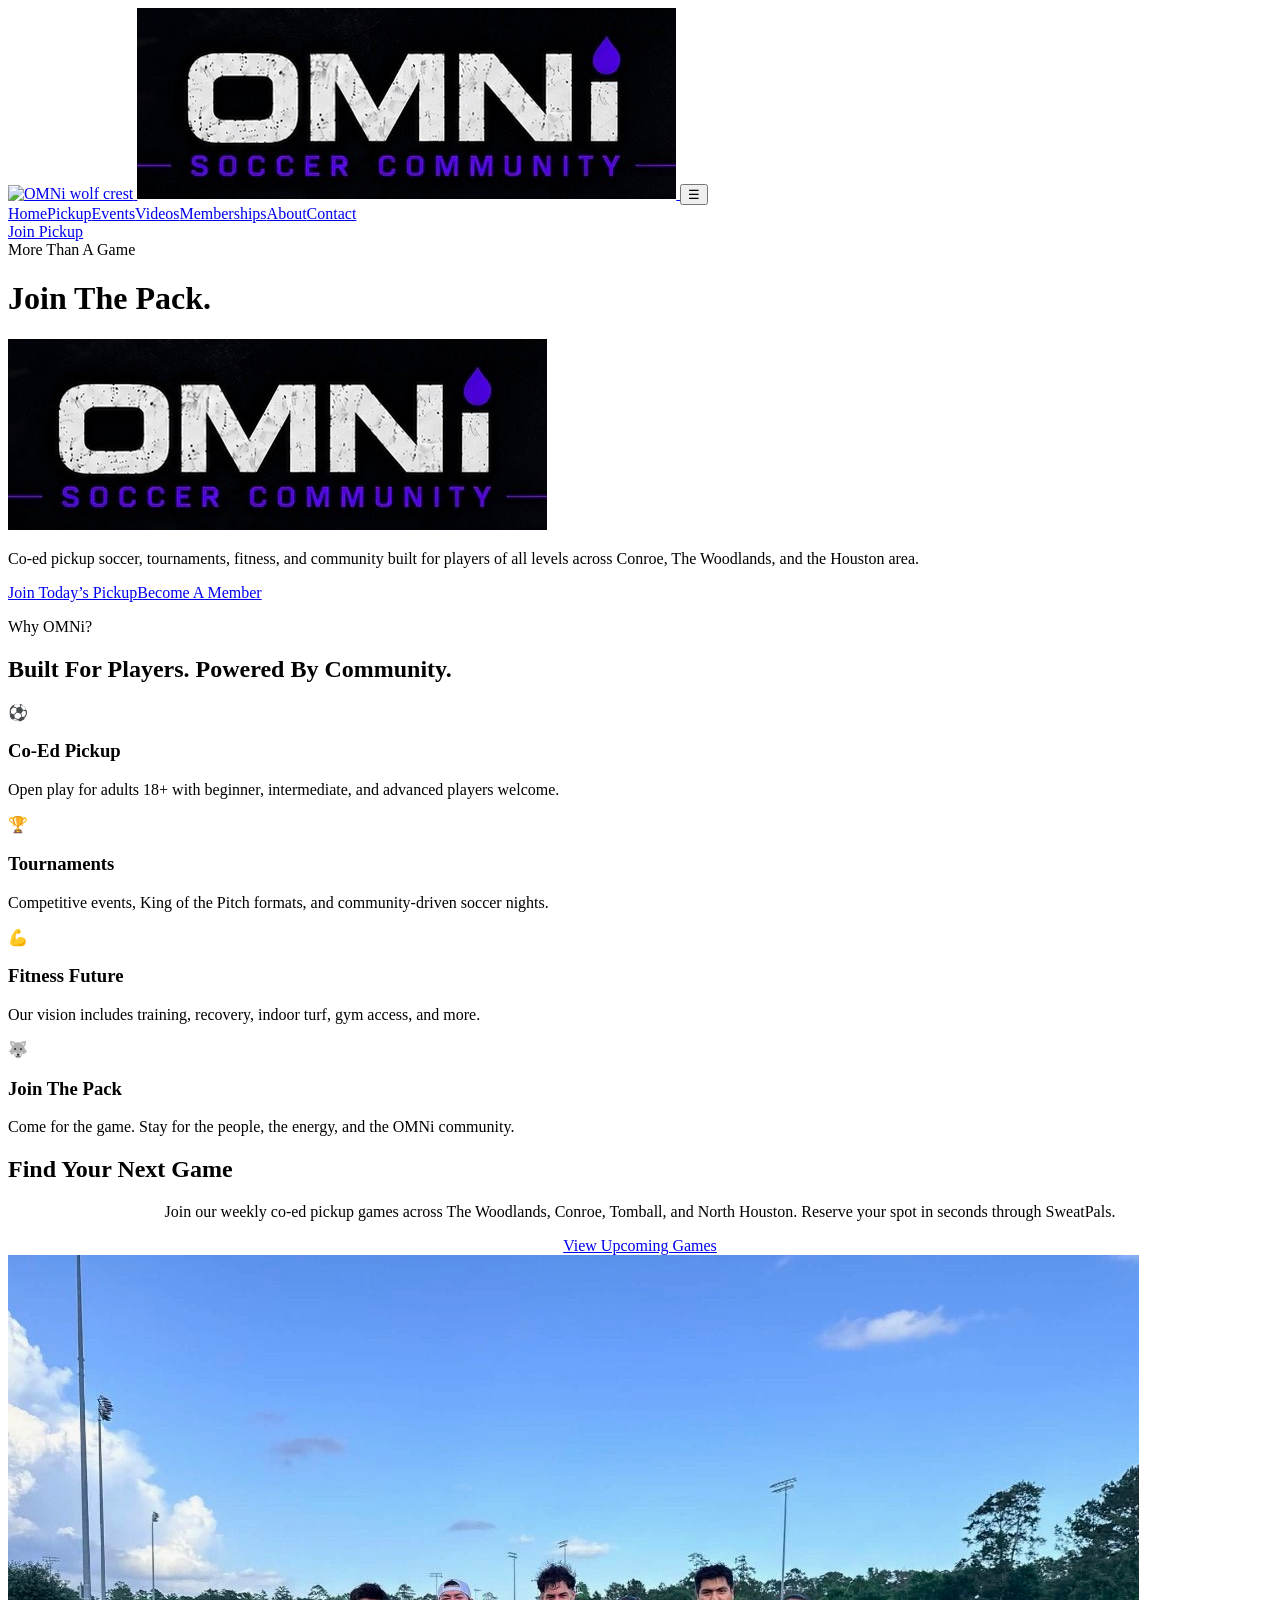
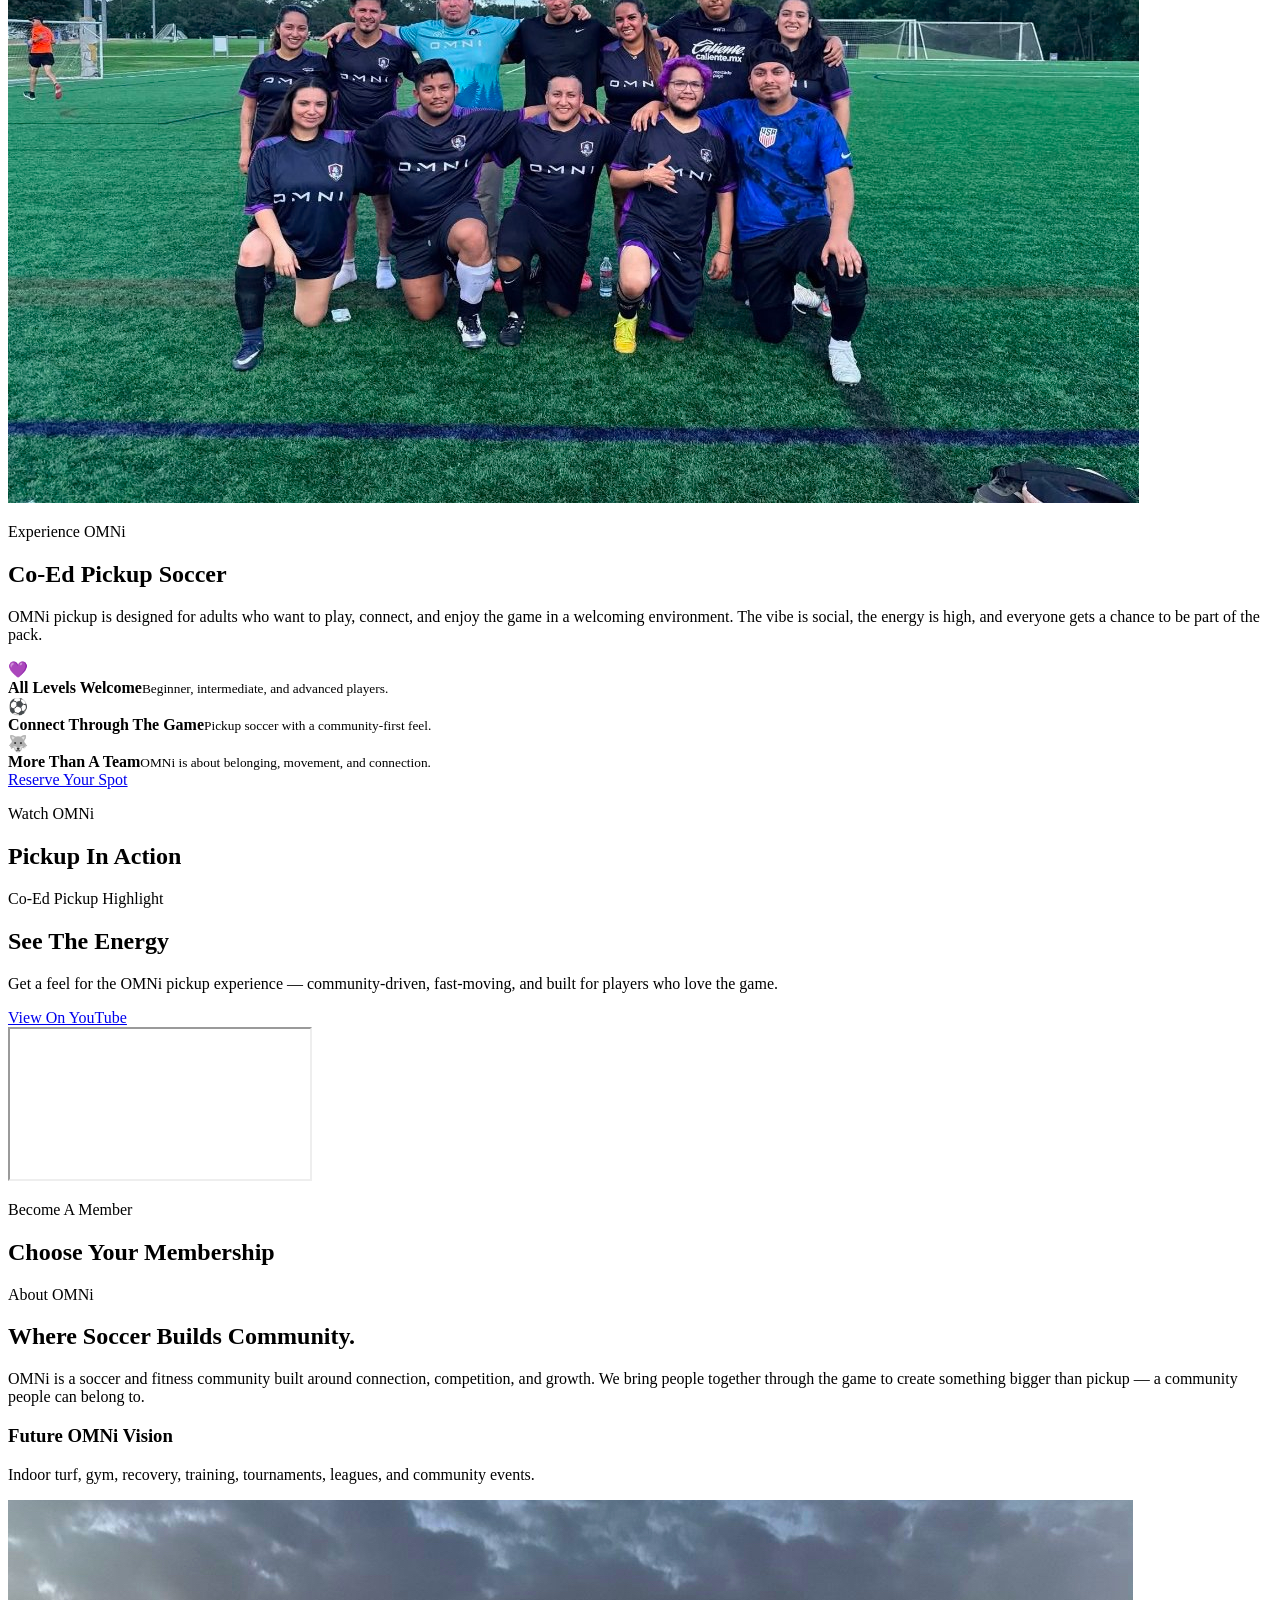
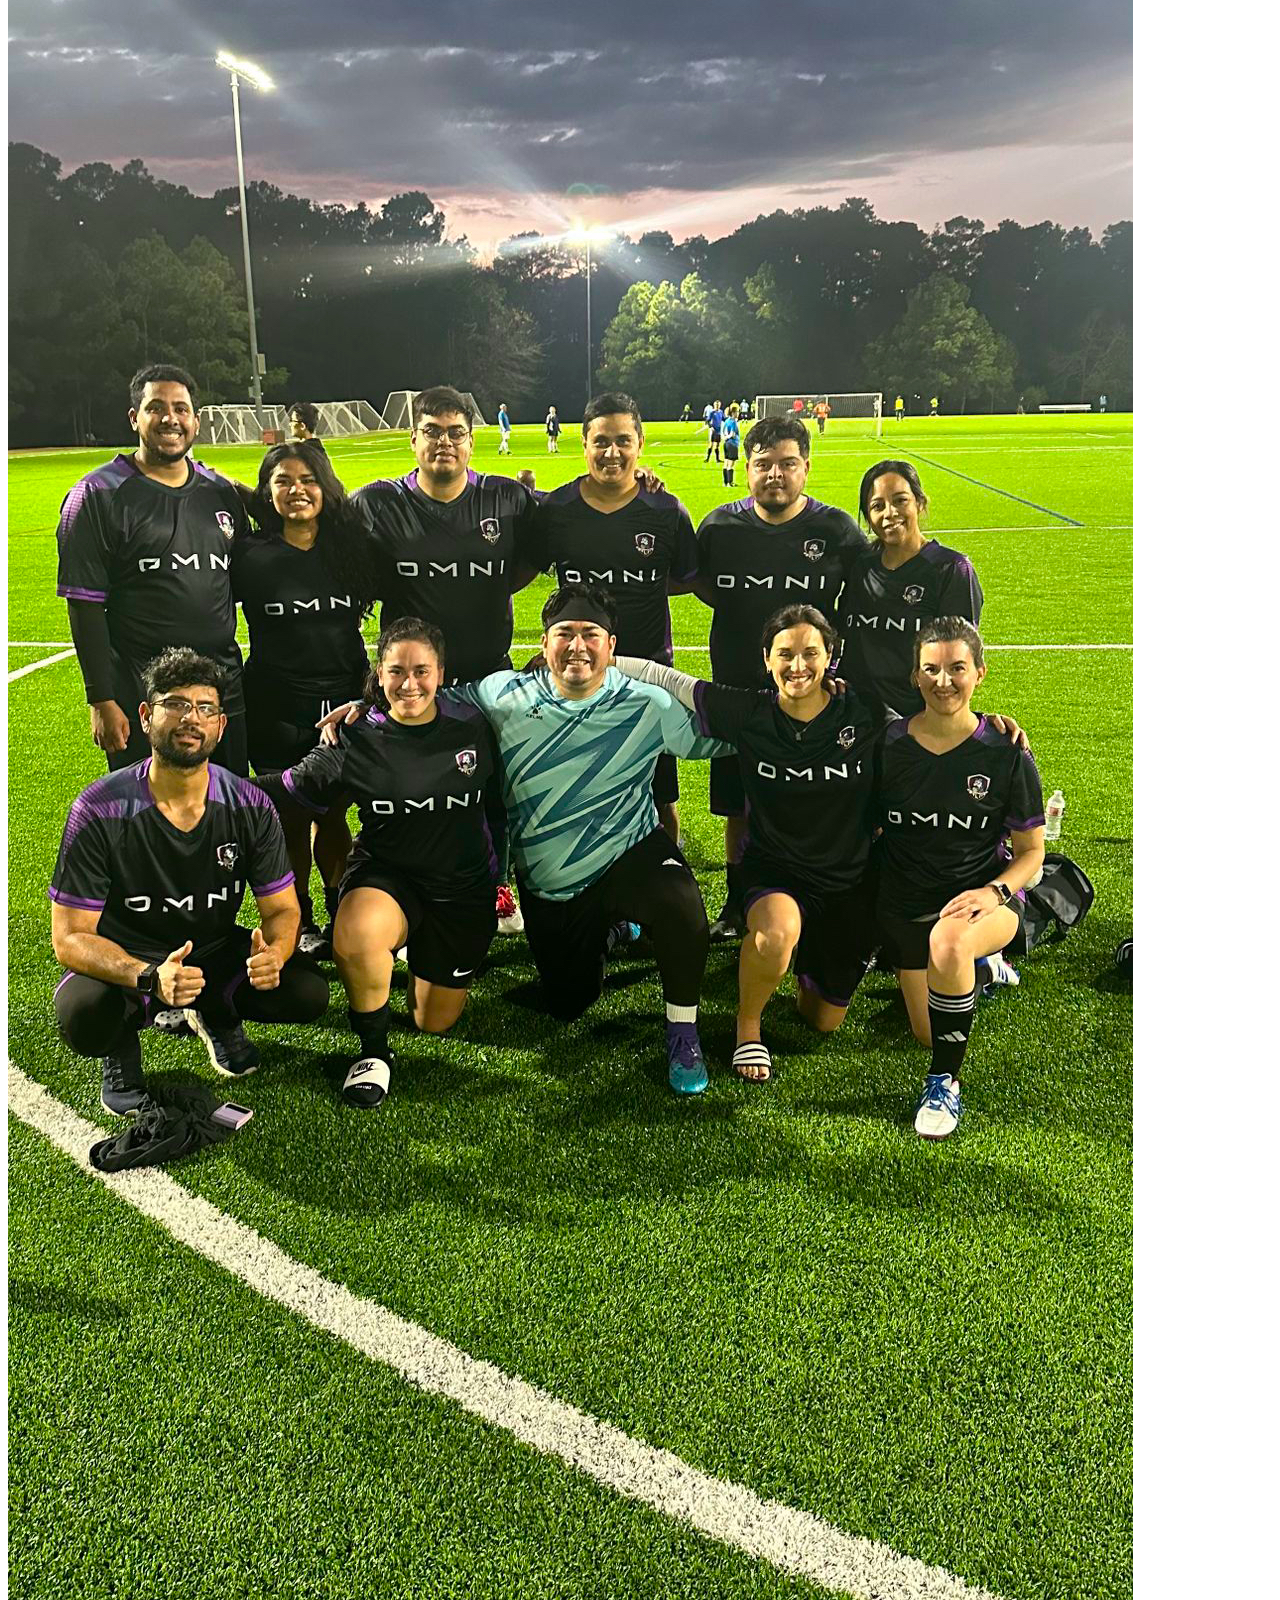
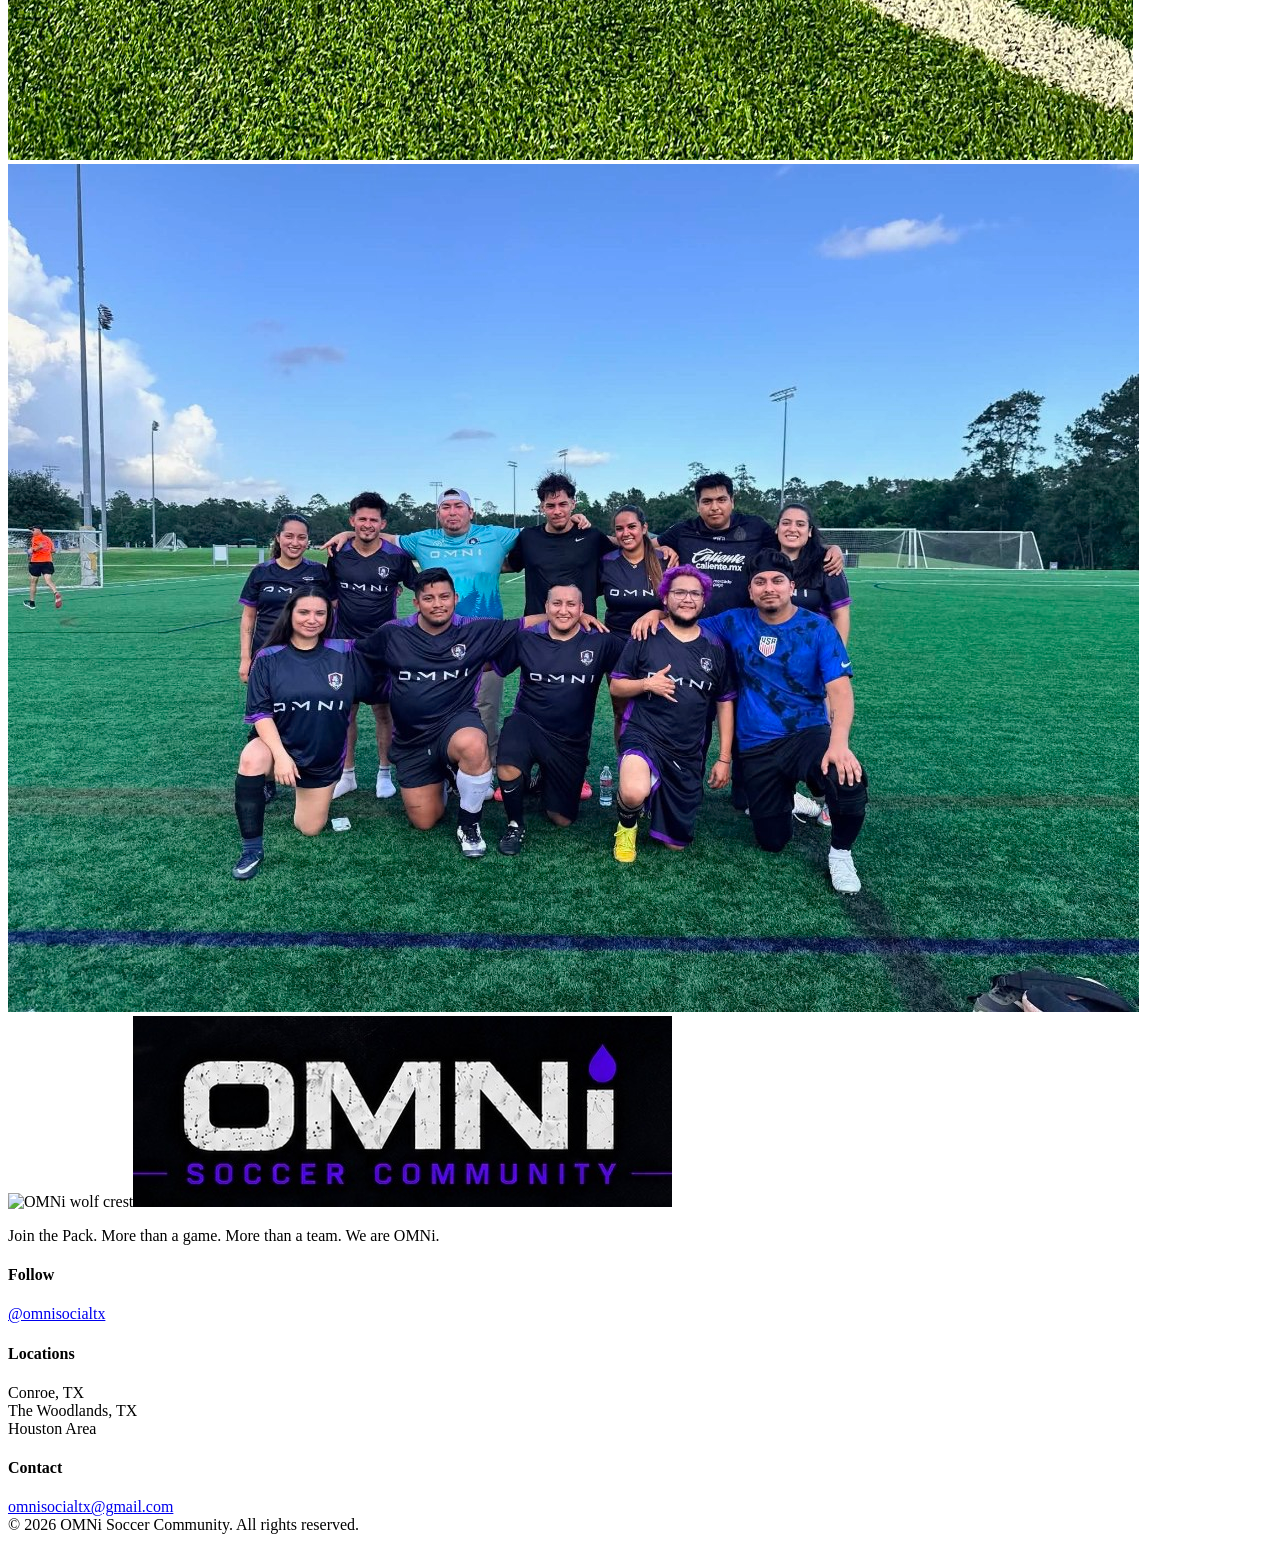
==== commit 45f29d3e: "Update index.html" ====
--- a/index.html
+++ b/index.html
@@ -48,16 +48,24 @@
     </div>
   </section>
 
-  <section id="events" class="events-section">
-    <div class="container">
-      <div class="section-title reveal"><p class="eyebrow">Reserve Your Spot</p><h2>Upcoming <span>Pickup Events</span></h2></div>
-      <div class="widget-shell reveal">
-        <!-- Sweatpals widget begin -->
-        <script src="https://sweatpals.com/static/embed/community/events/script.js?communityUsername=omnisoccerandfitness&defaultView=tile&viewsJson=%5B%22tile%22%2C%22list%22%2C%22calendar%22%5D&filtersJson=%5B%22Location%22%2C%22date-picker%22%5D&showDescription=true&directToCheckout=false&enableAutoEmbed=true&primaryColorHex=000000&secondaryColorHex=ffffff&backgroundColorHex=700fac&fontFamily=Poppins"></script>
-        <!-- Sweatpals widget end -->
-      </div>
+  <section id="events">
+  <div class="container">
+    <div class="section-title">
+      <h2>Find Your <span>Next Game</span></h2>
     </div>
-  </section>
+
+    <div class="card" style="text-align:center;">
+      <p>
+        Join our weekly co-ed pickup games across The Woodlands, Conroe, Tomball, and North Houston.
+        Reserve your spot in seconds through SweatPals.
+      </p>
+
+      <a class="btn" href="pickup.html">
+        View Upcoming Games
+      </a>
+    </div>
+  </div>
+</section>
 
   <section id="pickup" class="pickup-section">
     <div class="container split">
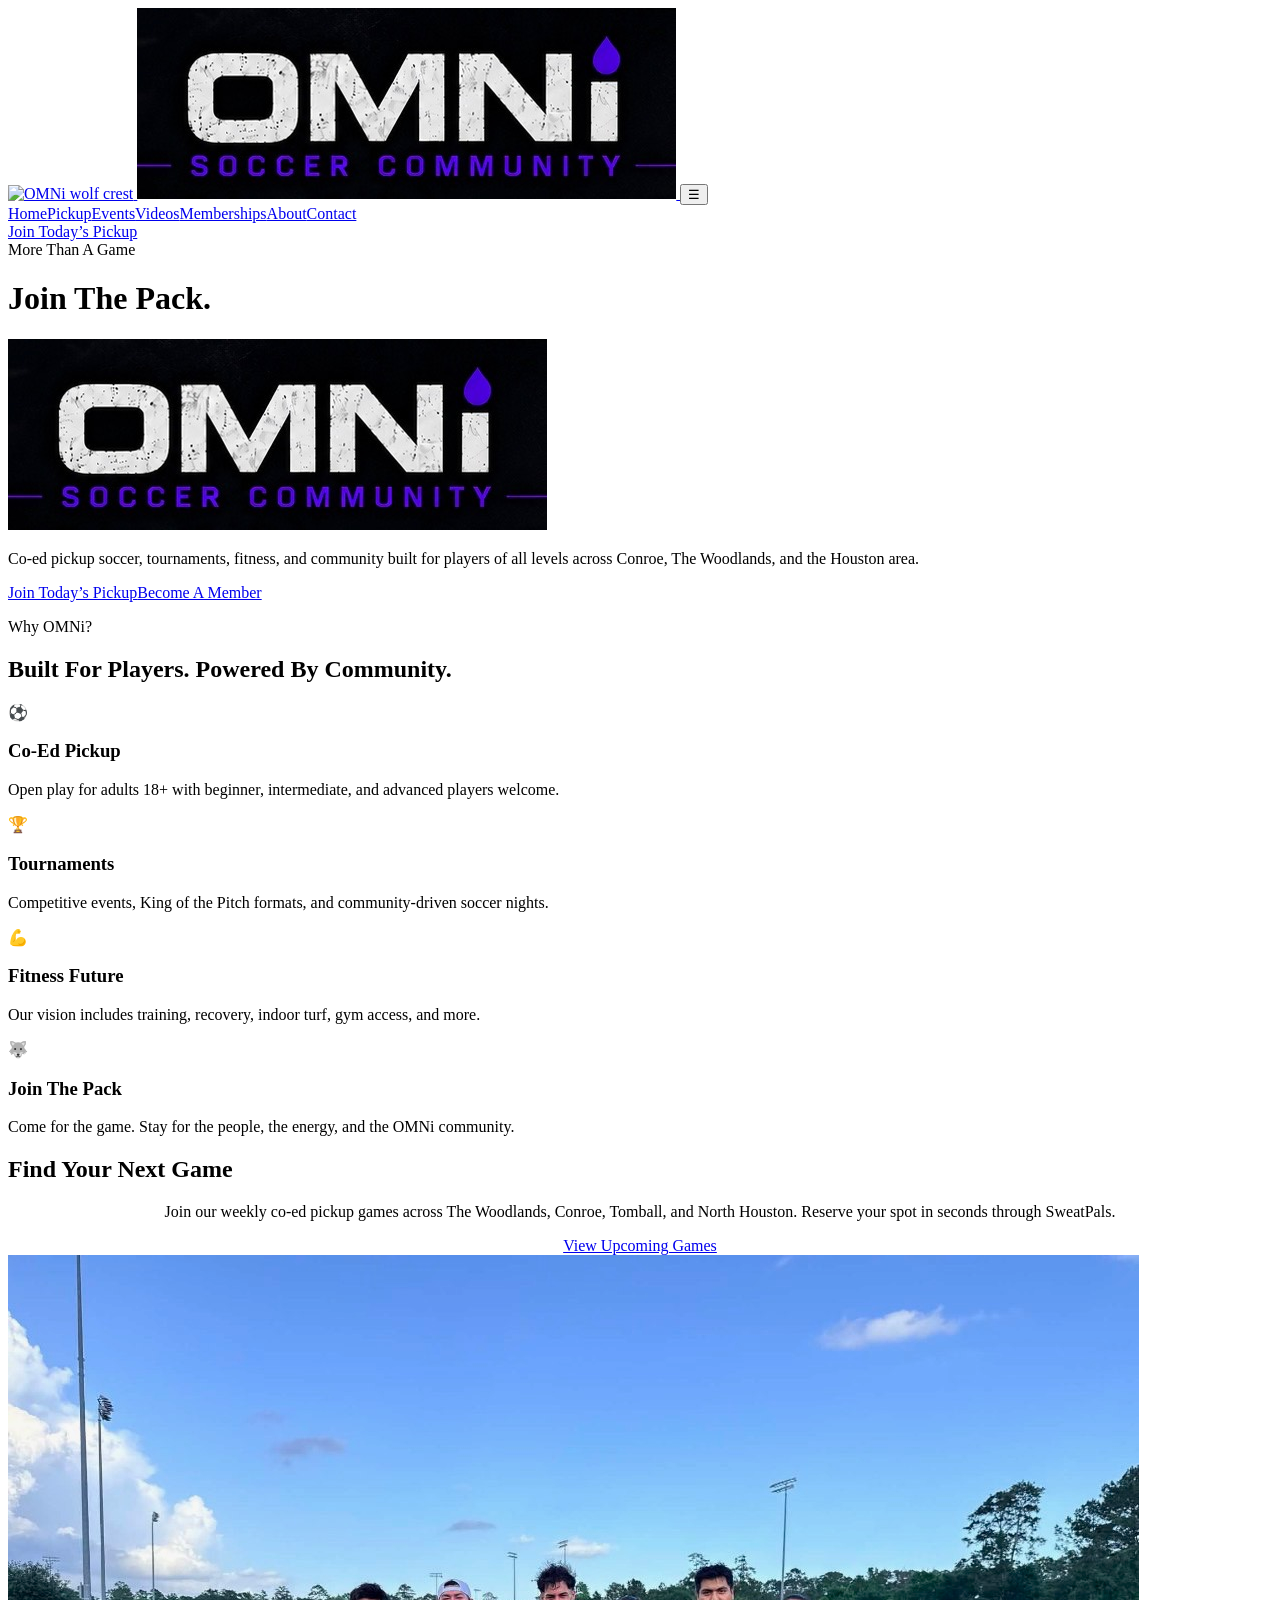
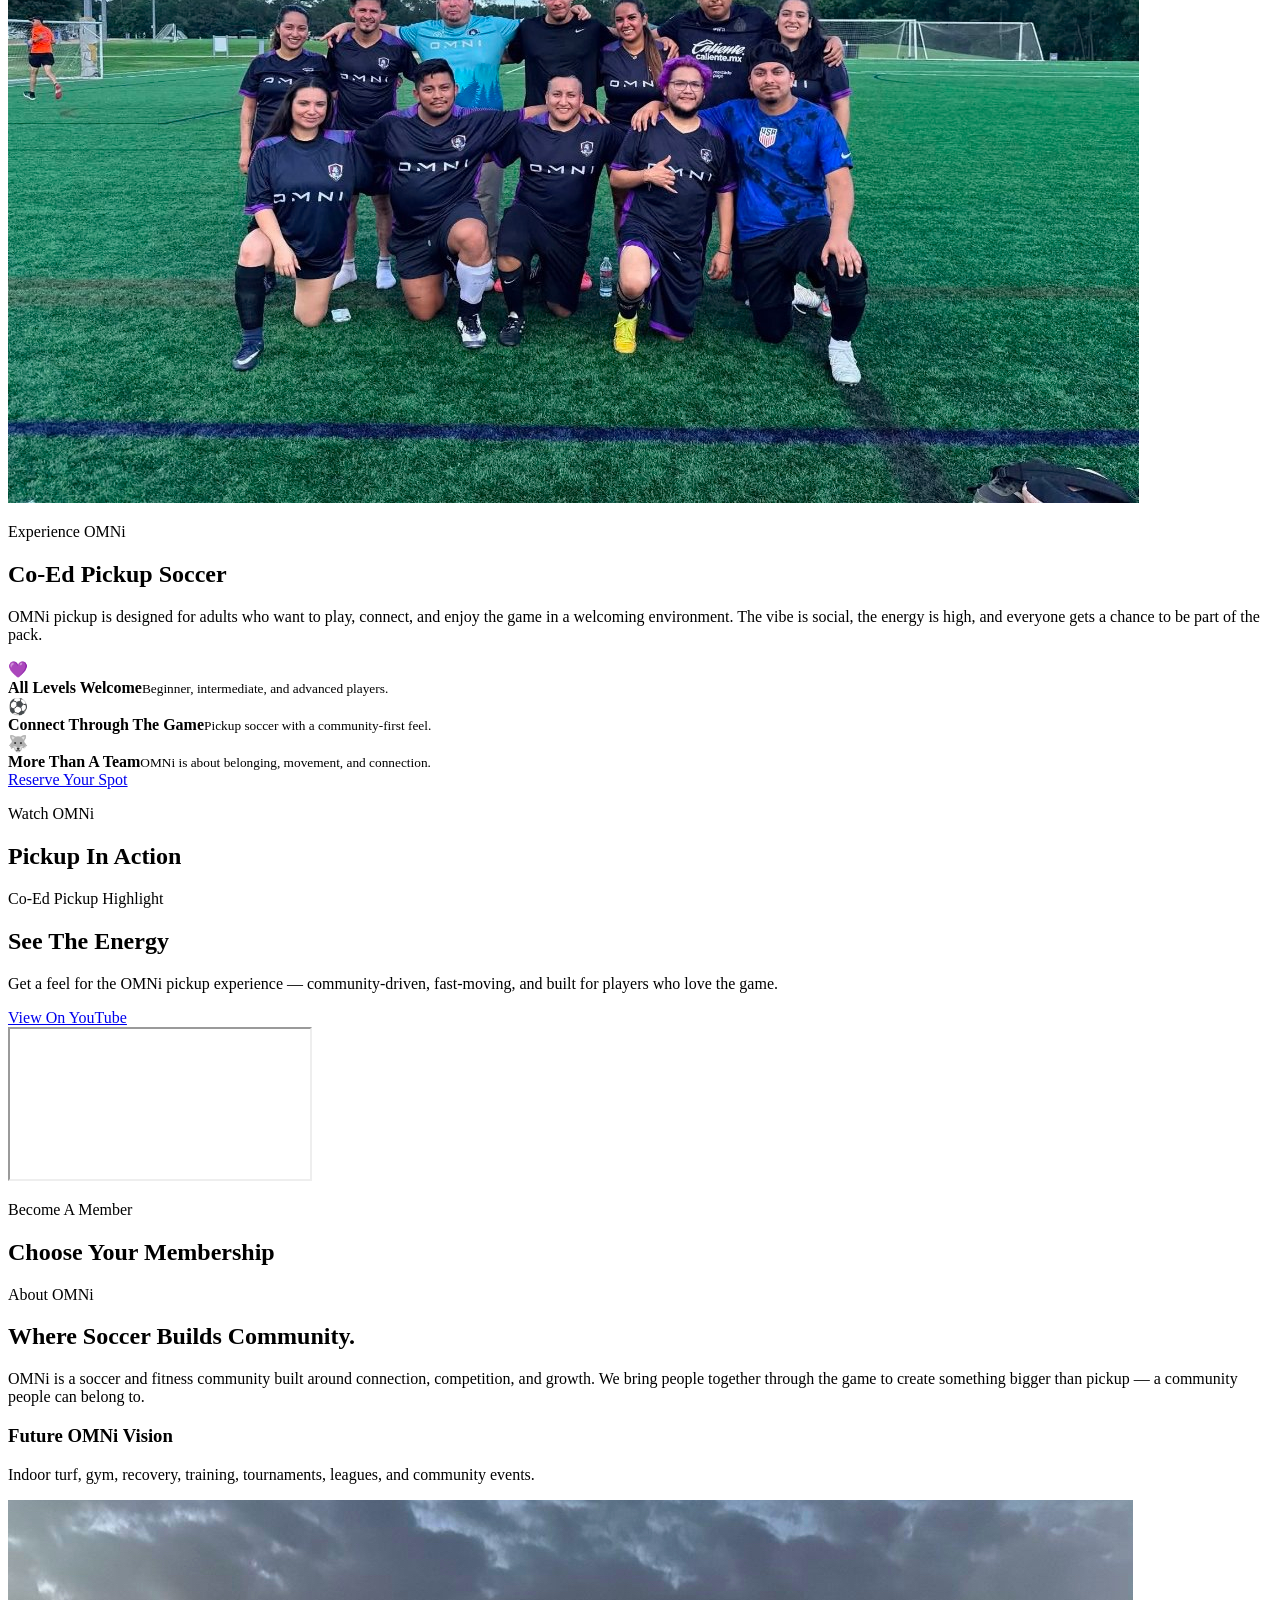
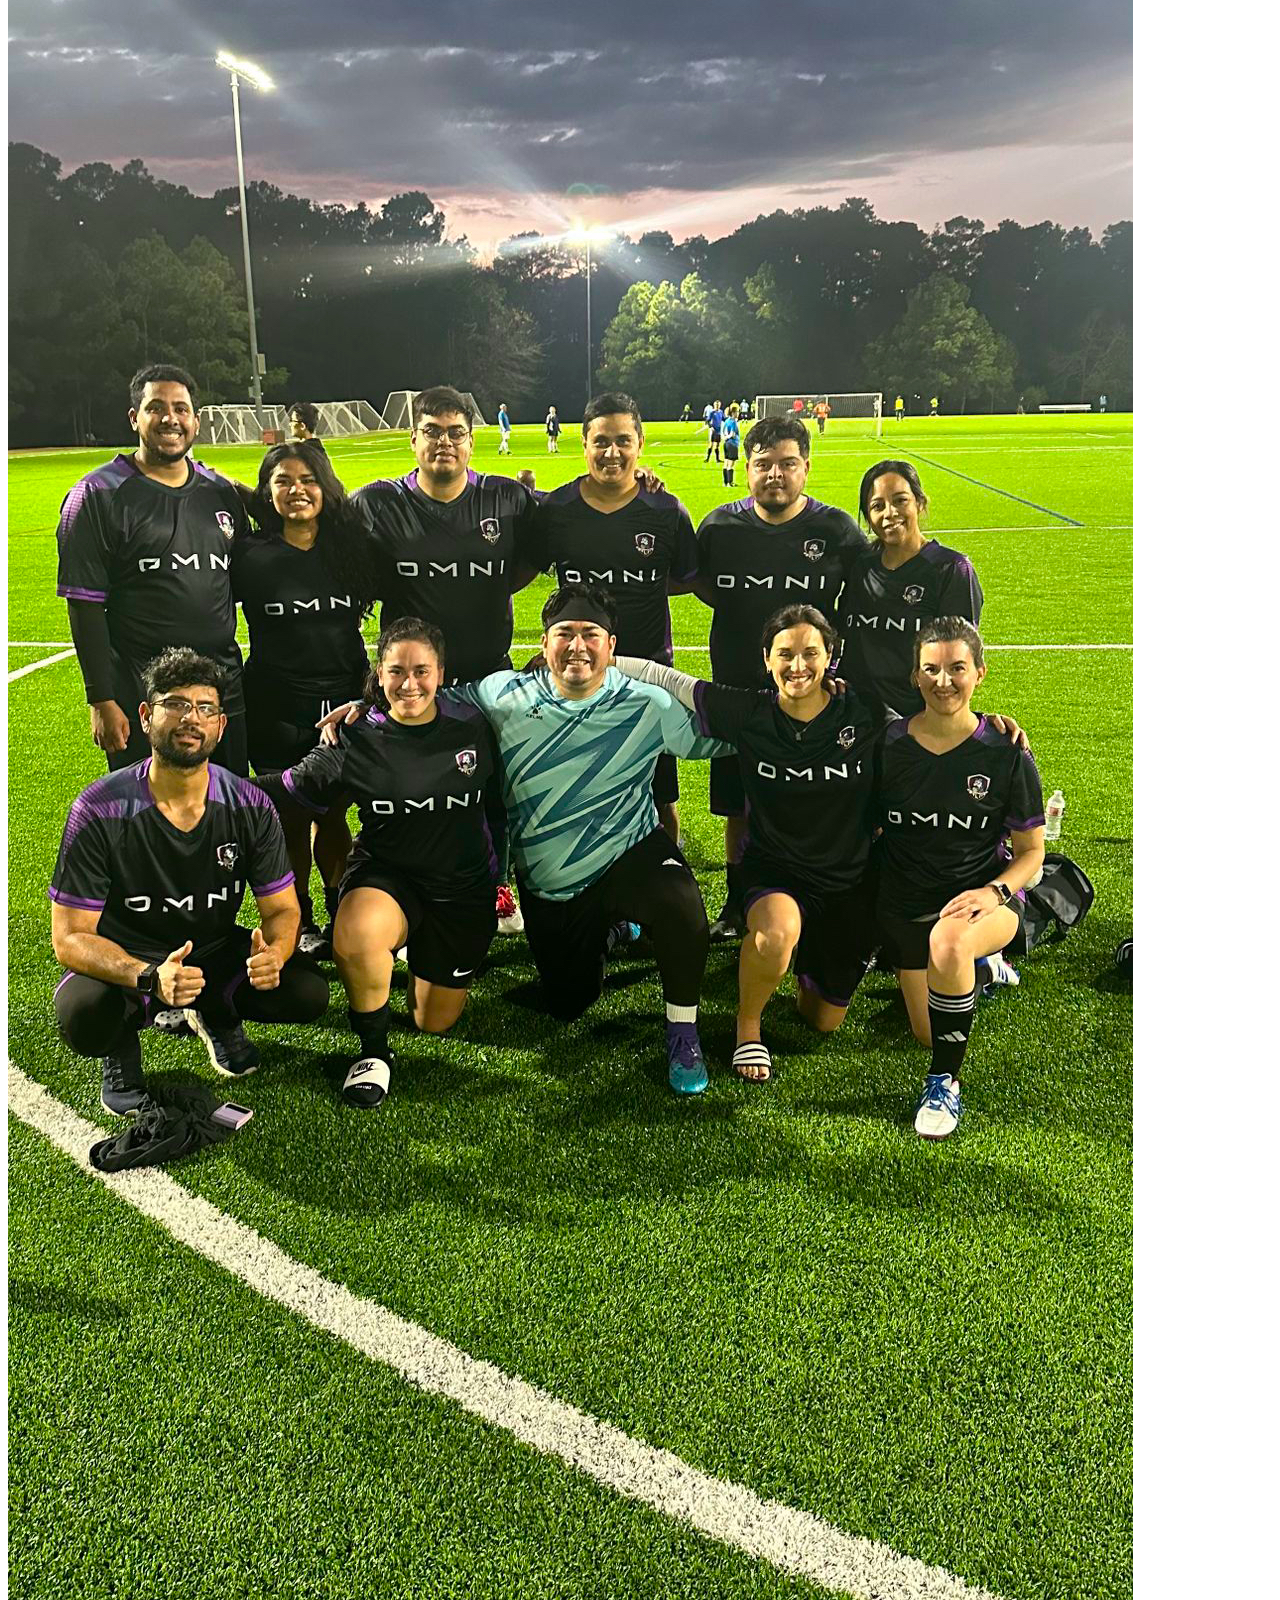
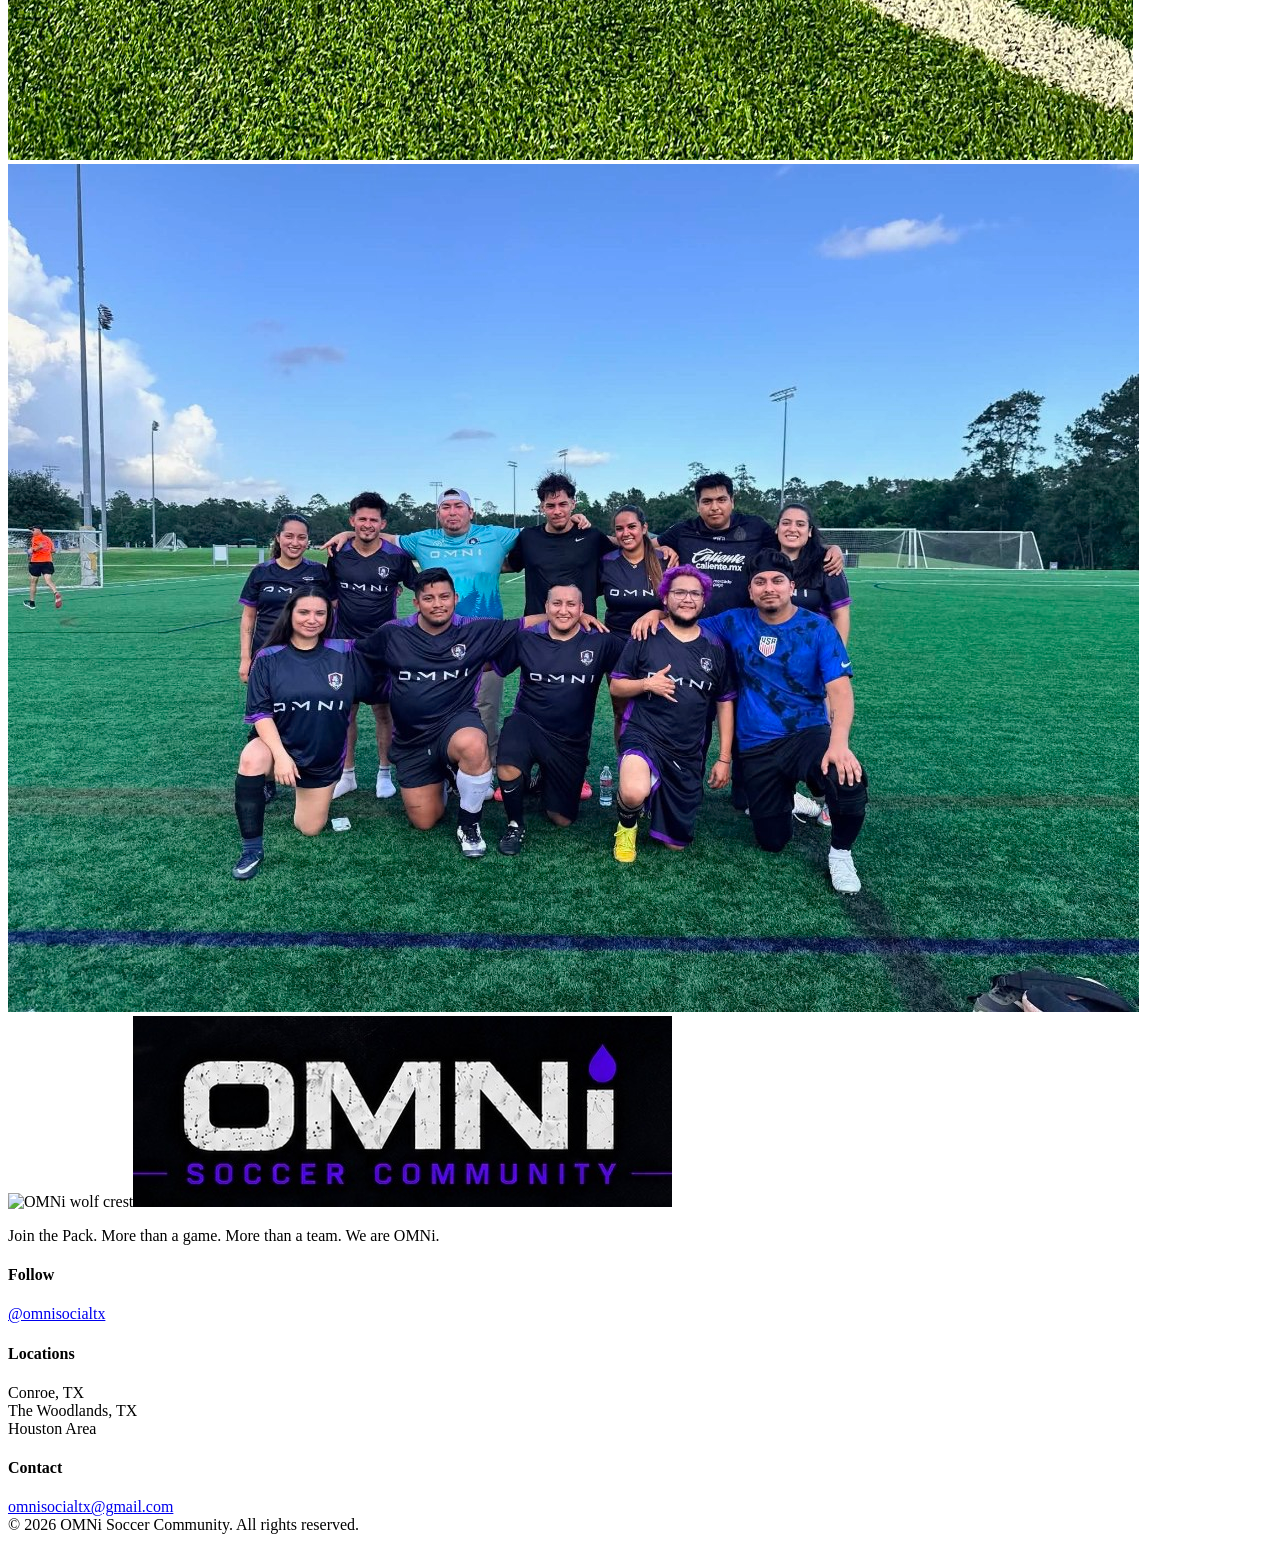
==== commit 35f19570: "Update index.html" ====
--- a/index.html
+++ b/index.html
@@ -21,7 +21,7 @@
       <div class="nav-links">
         <a href="#home">Home</a><a href="#pickup">Pickup</a><a href="#events">Events</a><a href="#videos">Videos</a><a href="#memberships">Memberships</a><a href="#about">About</a><a href="#contact">Contact</a>
       </div>
-      <a class="btn nav-btn" href="#events">Join Pickup</a>
+     <a class="btn" href="pickup.html">Join Today’s Pickup</a>
     </div>
   </nav>
 
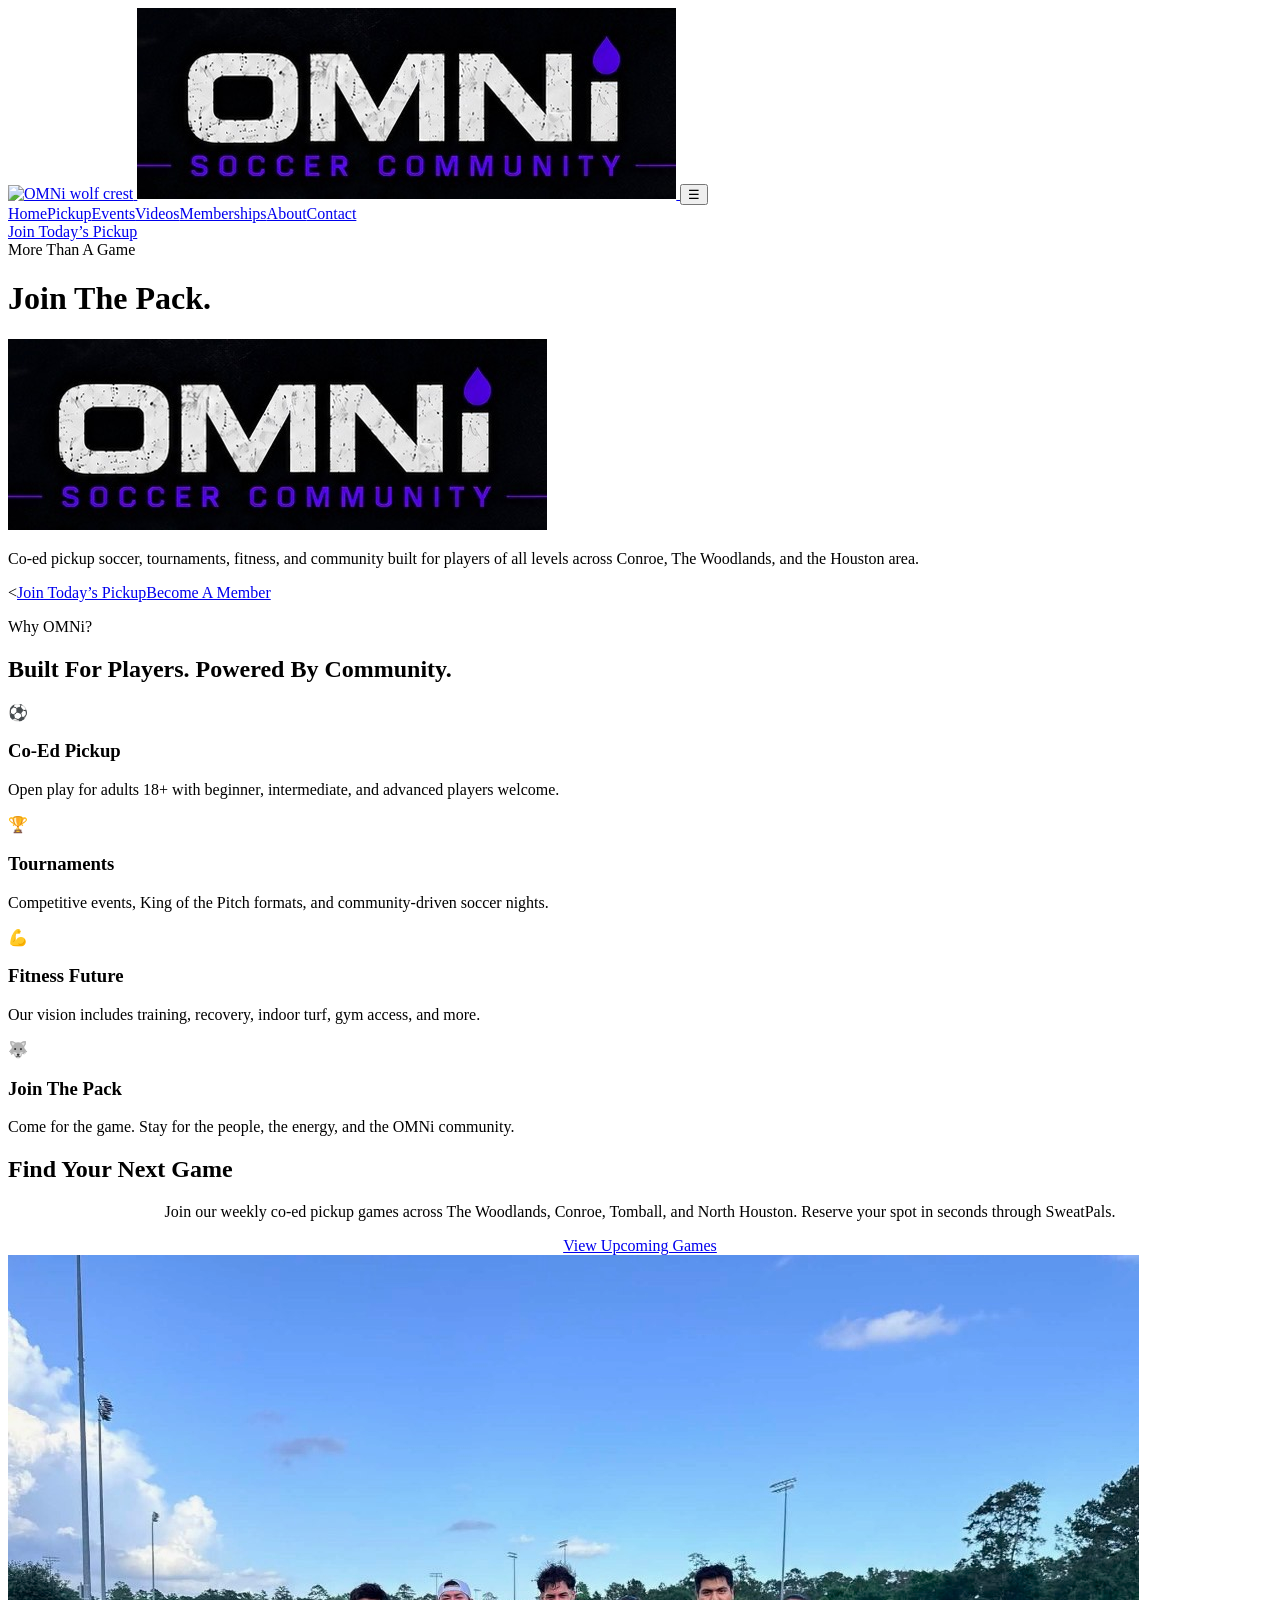
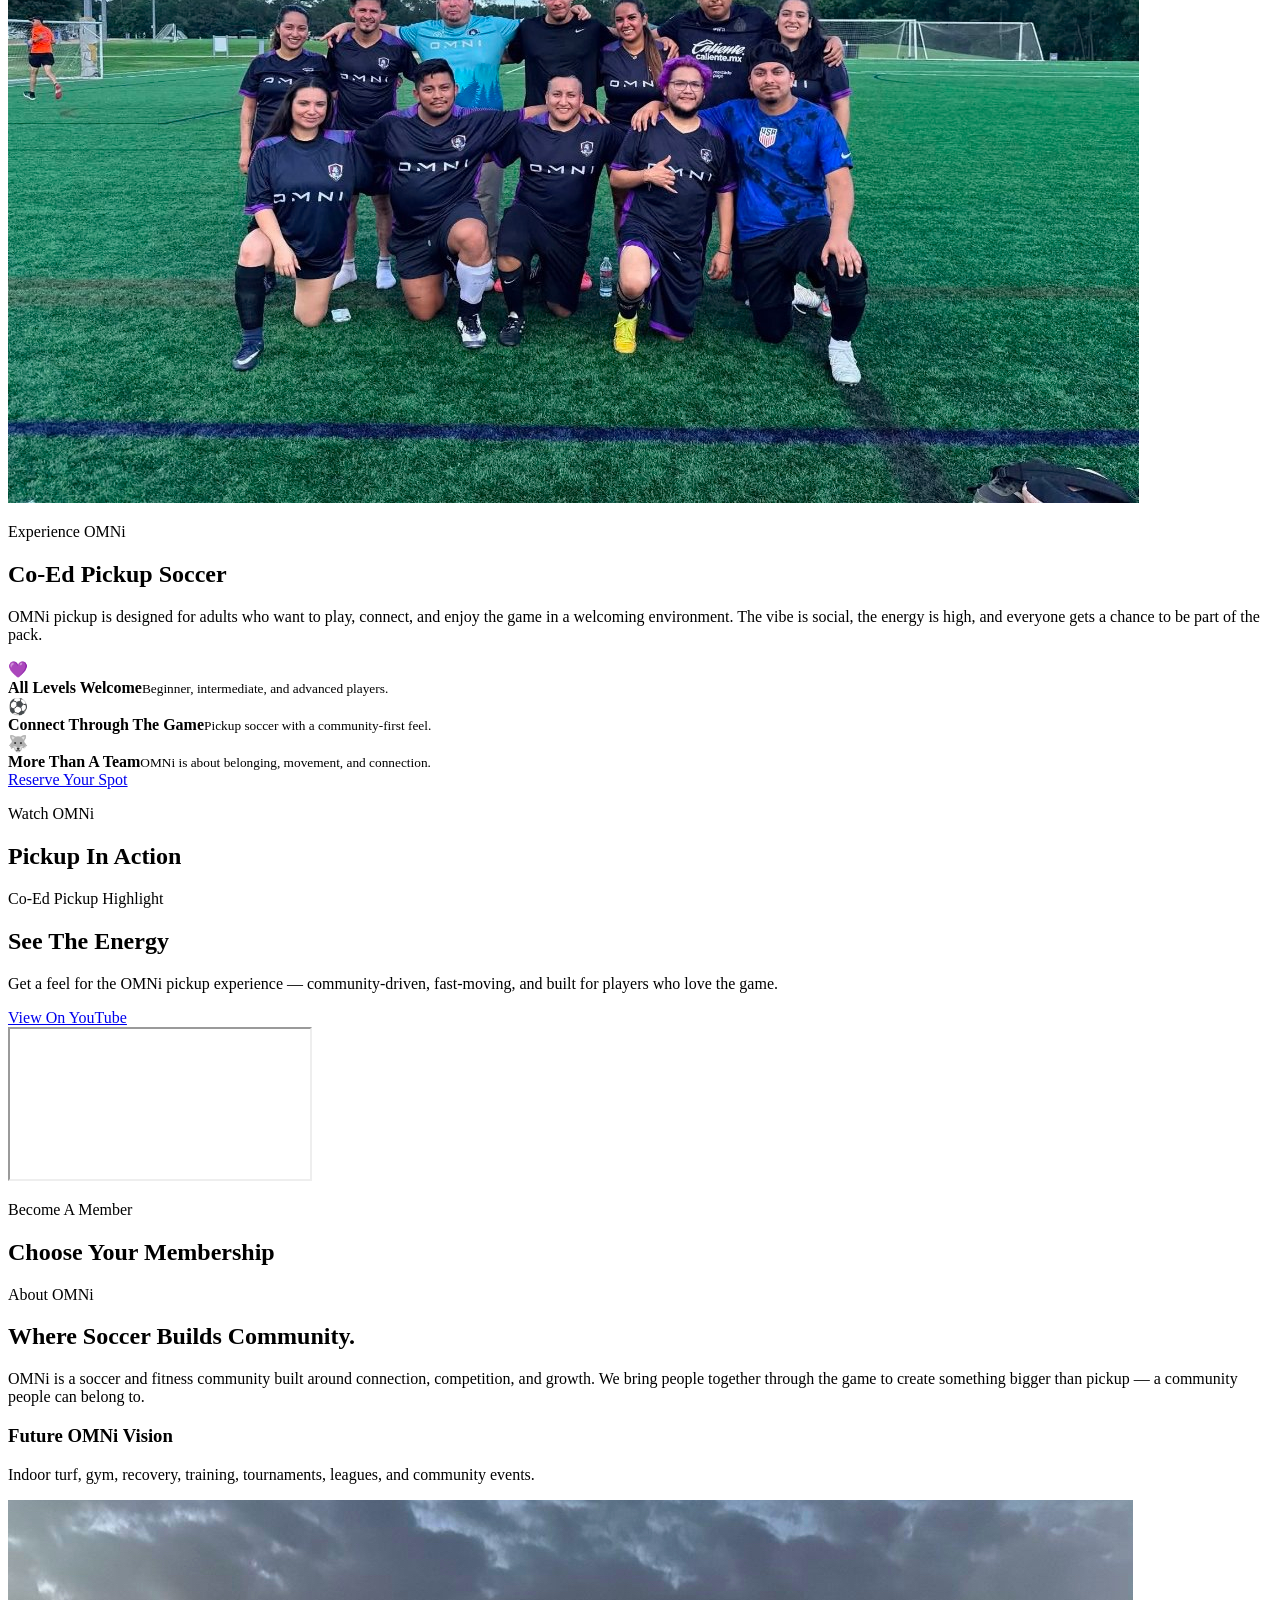
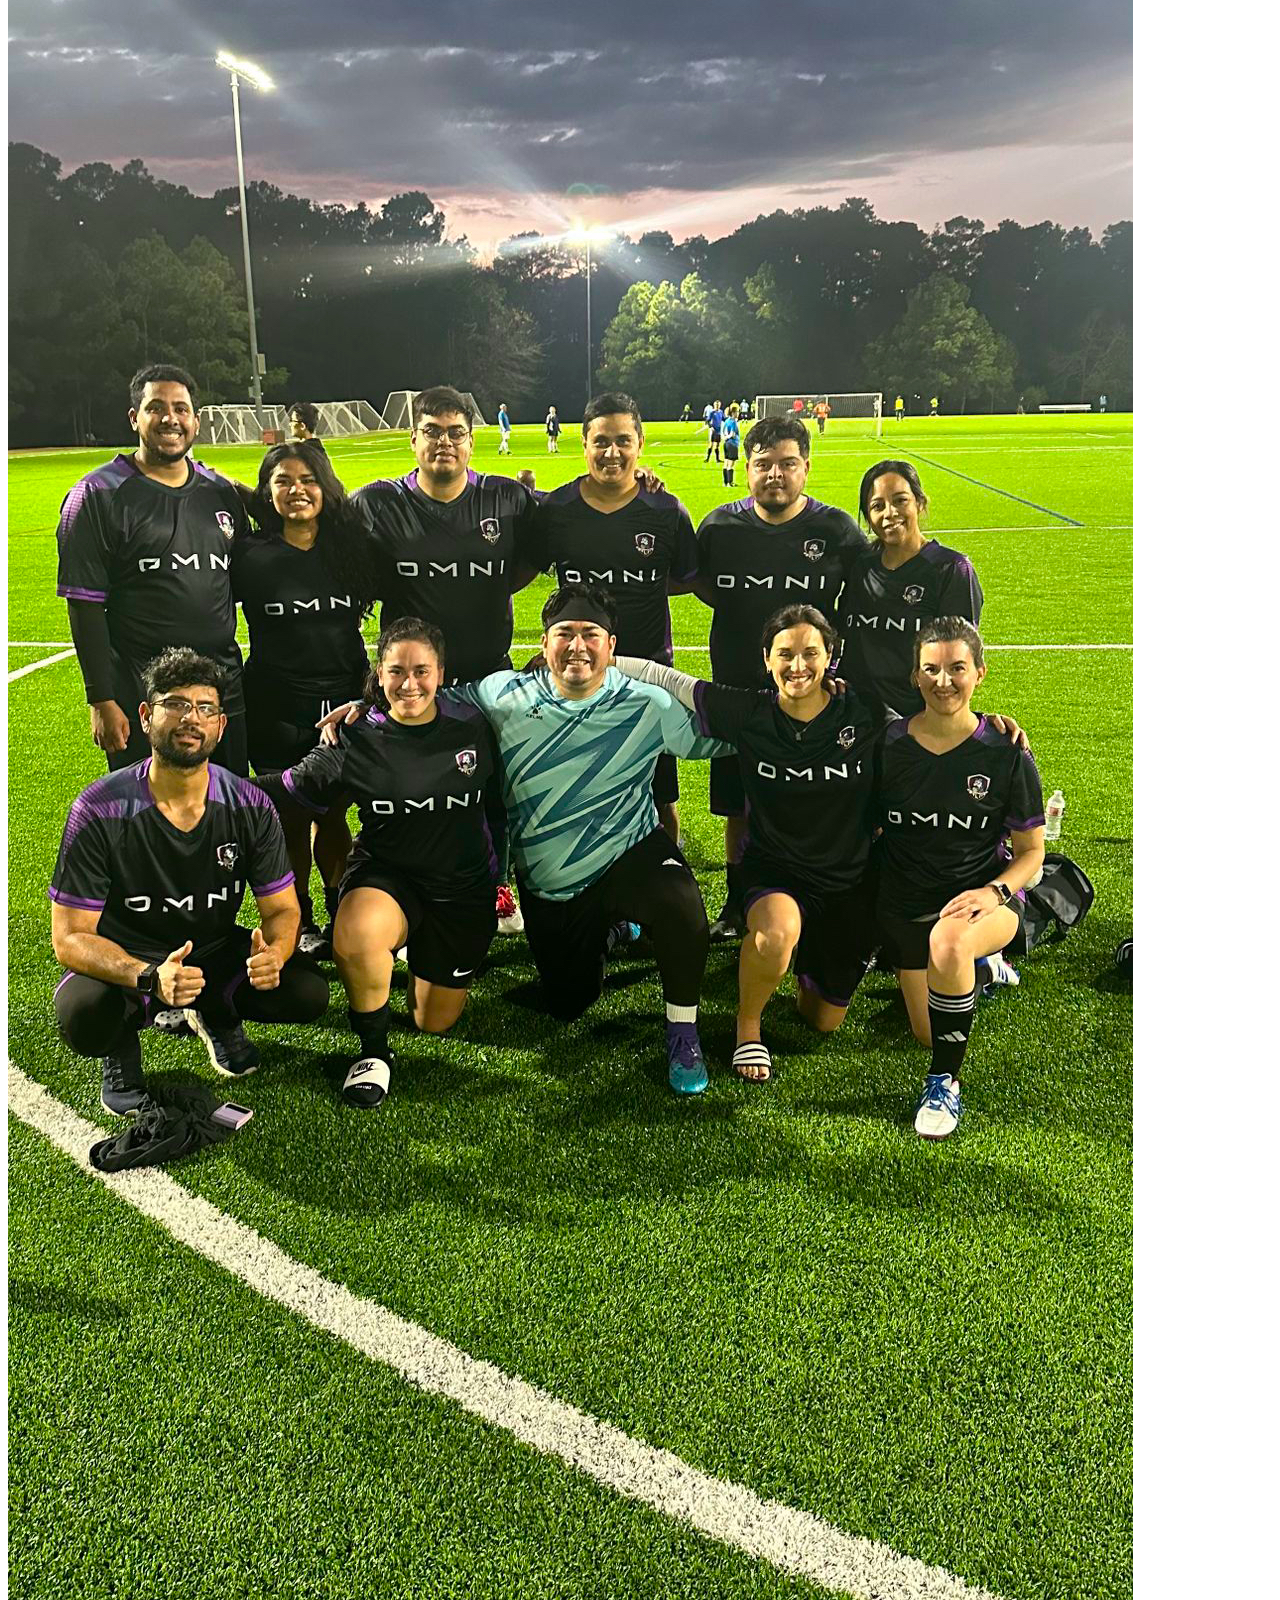
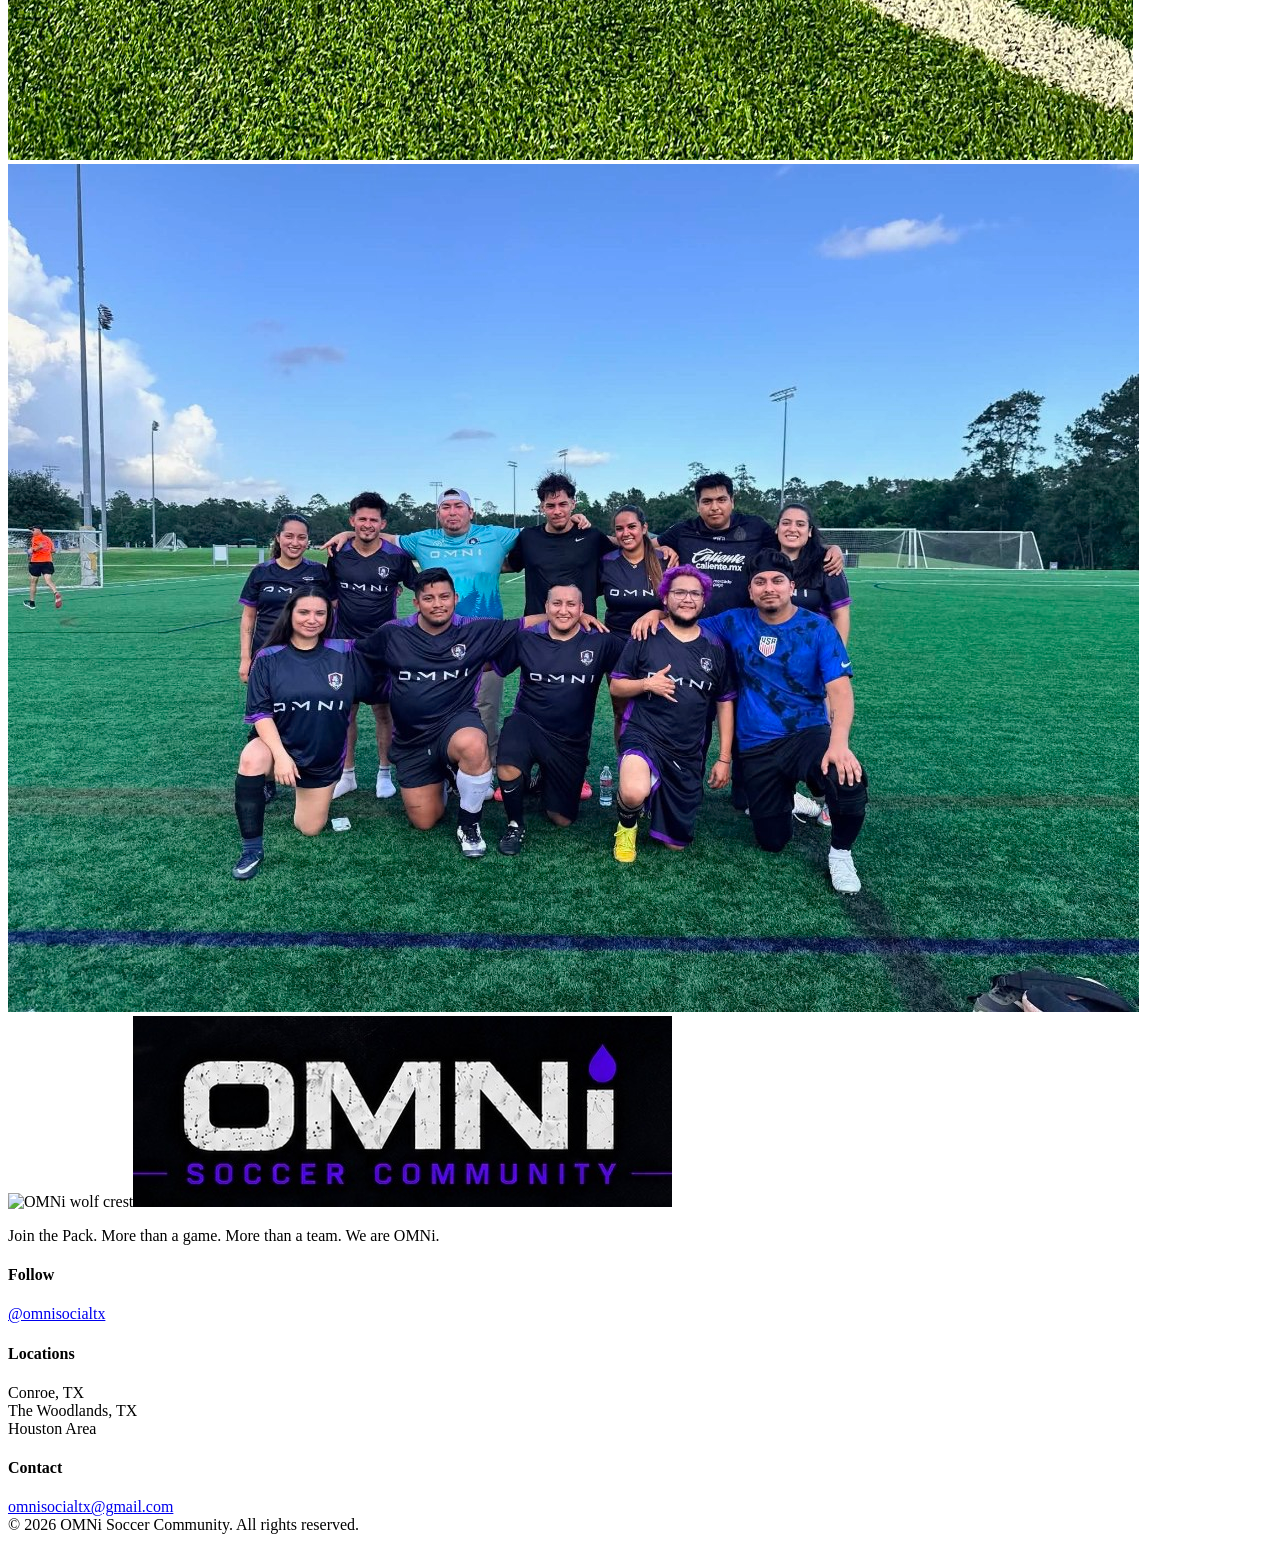
==== commit 358bebf3: "Update index.html" ====
--- a/index.html
+++ b/index.html
@@ -32,7 +32,7 @@
       <h1>Join The Pack.</h1>
       <img class="hero-wordmark" src="logo-main.jpeg" alt="OMNi Soccer Community">
       <p class="tagline">Co-ed pickup soccer, tournaments, fitness, and community built for players of all levels across Conroe, The Woodlands, and the Houston area.</p>
-      <div class="hero-buttons"><a class="btn" href="#events">Join Today’s Pickup</a><a class="btn secondary" href="#memberships">Become A Member</a></div>
+      <div class="hero-buttons"><<a class="btn" href="pickup.html">Join Today’s Pickup</a><a class="btn secondary" href="#memberships">Become A Member</a></div>
     </div>
   </header>
 
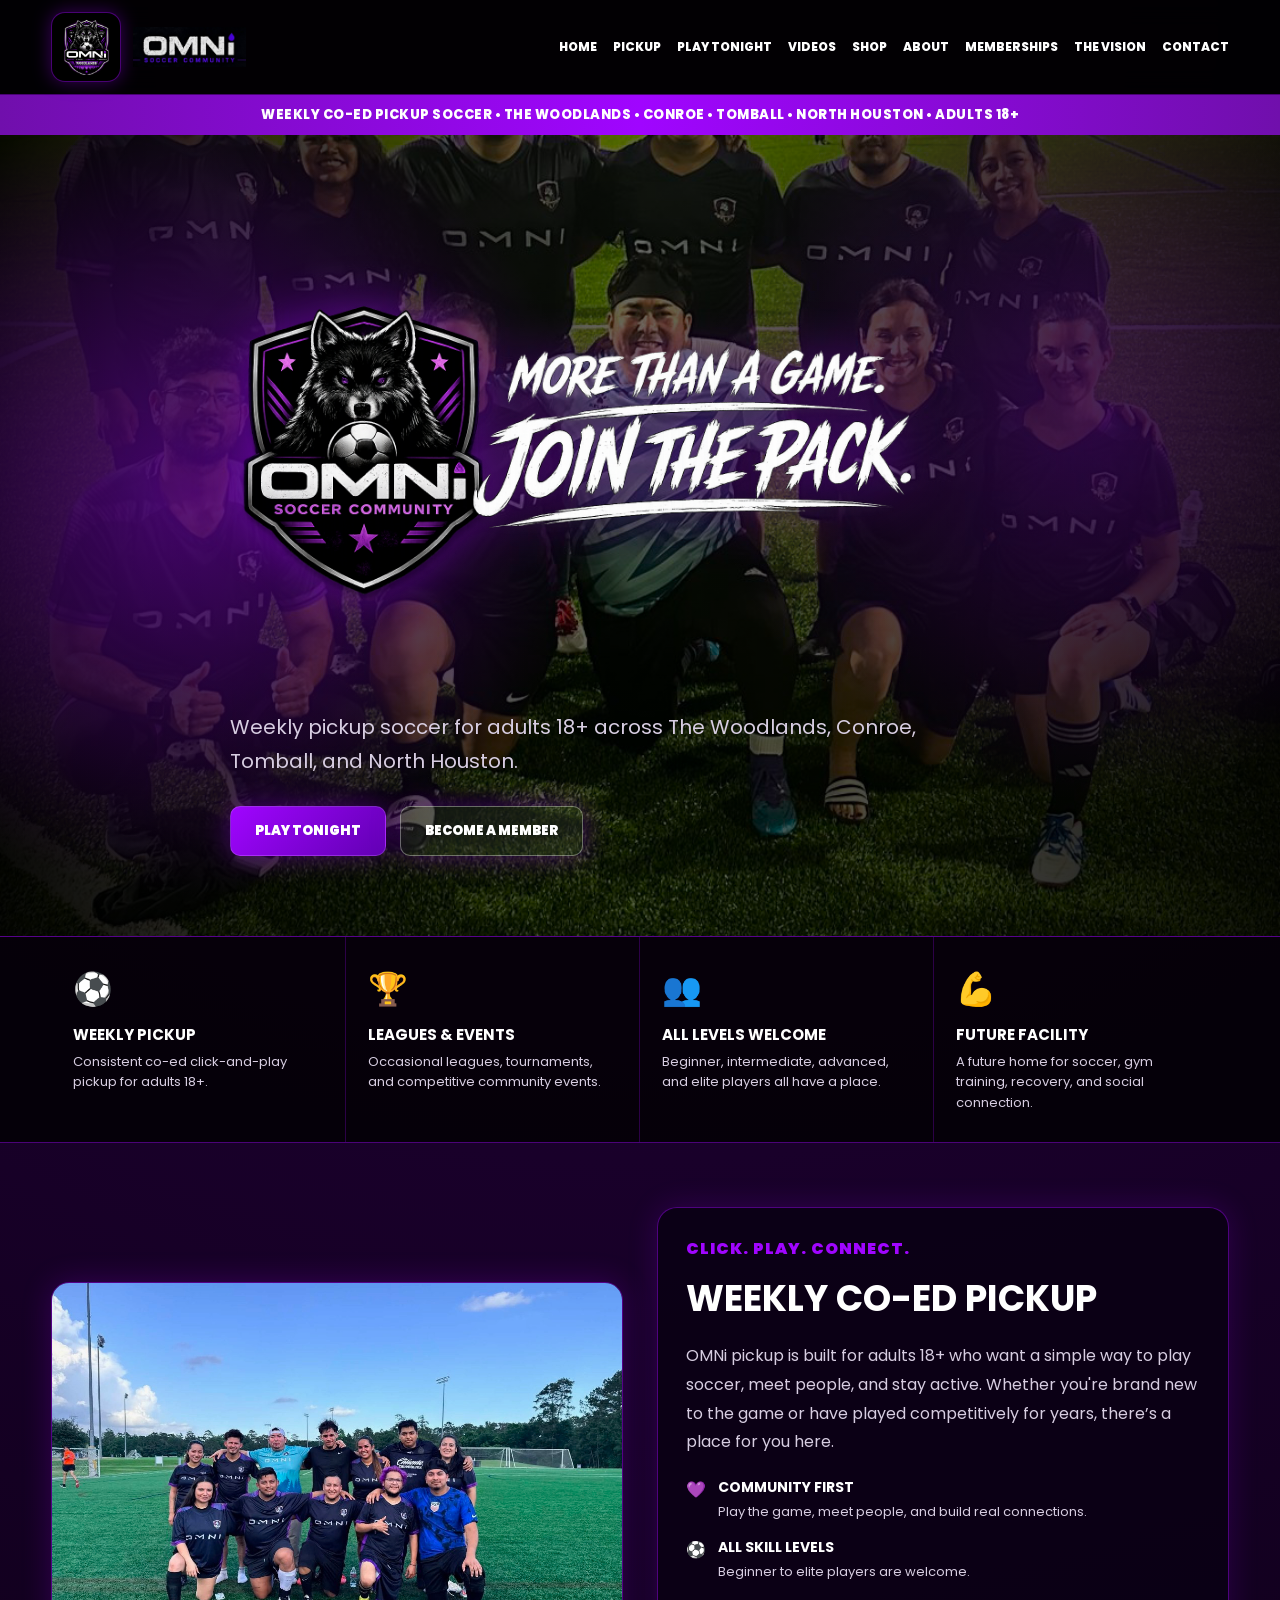
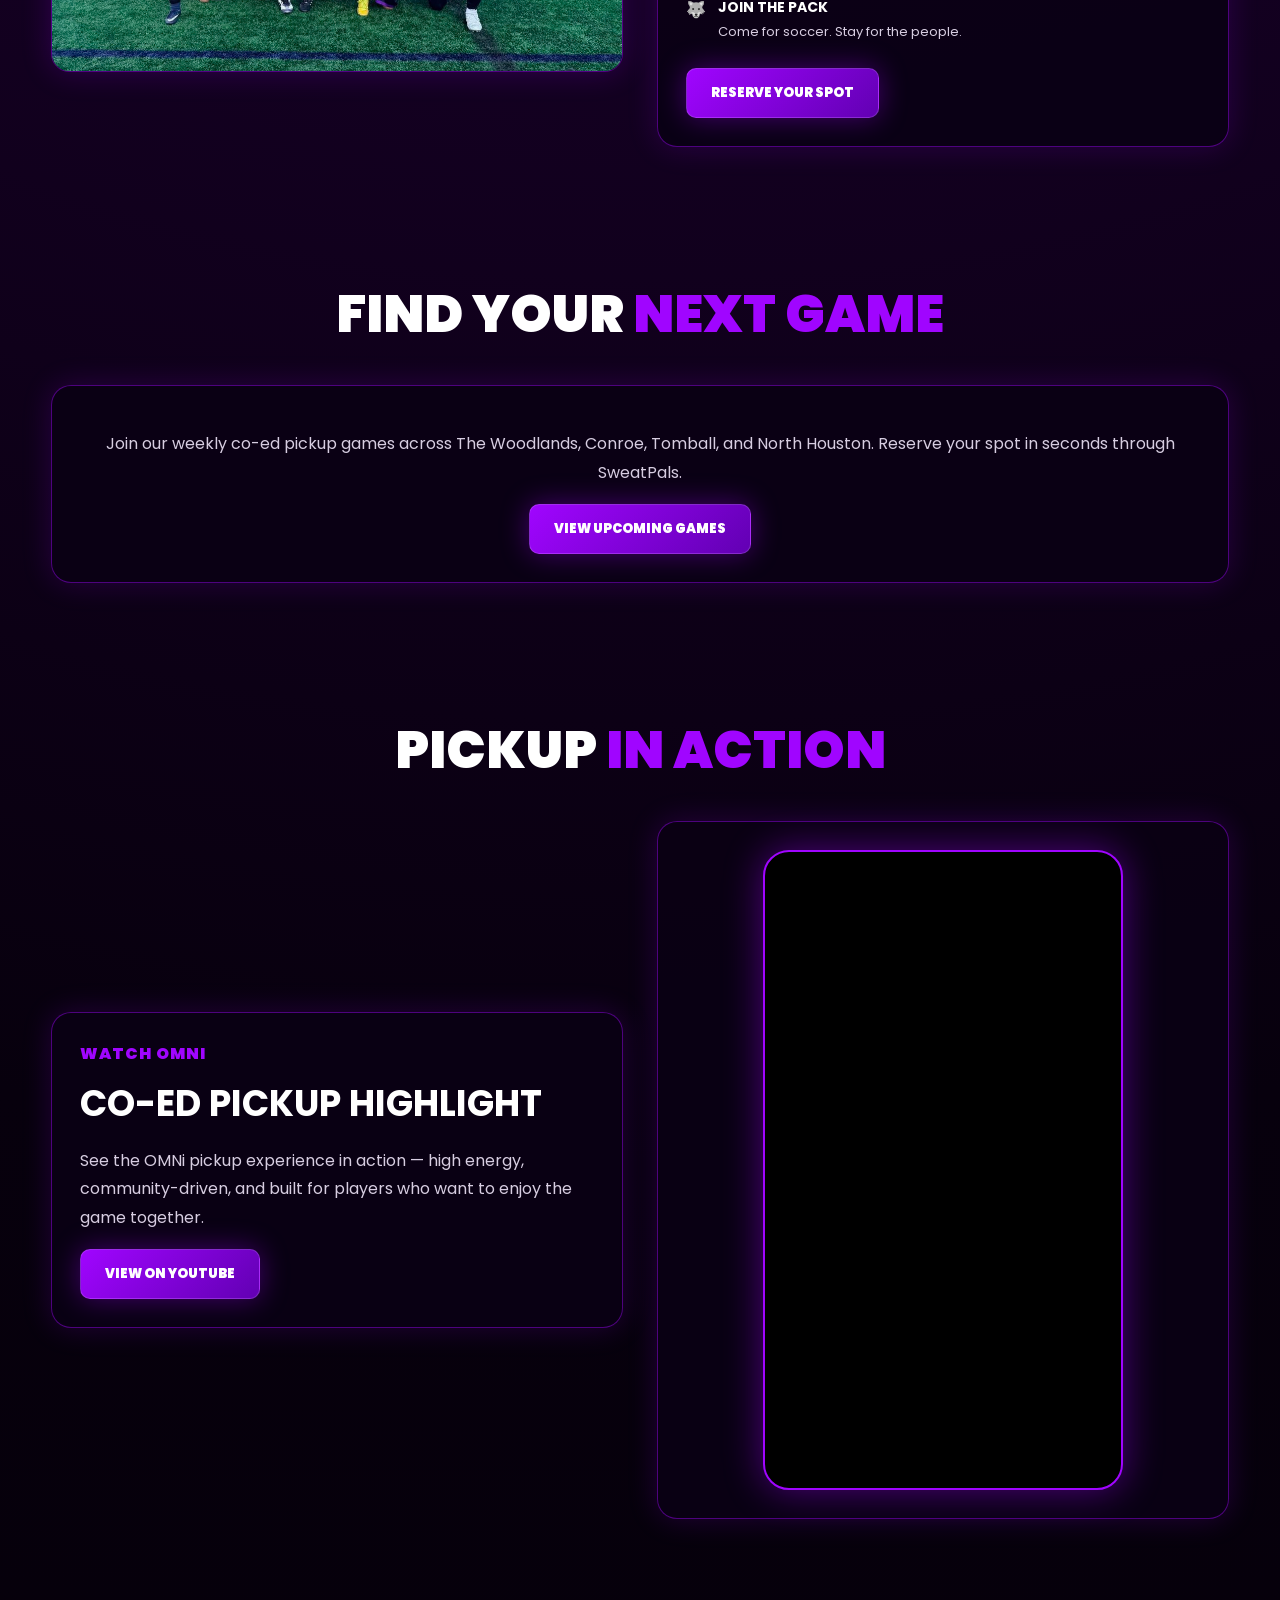
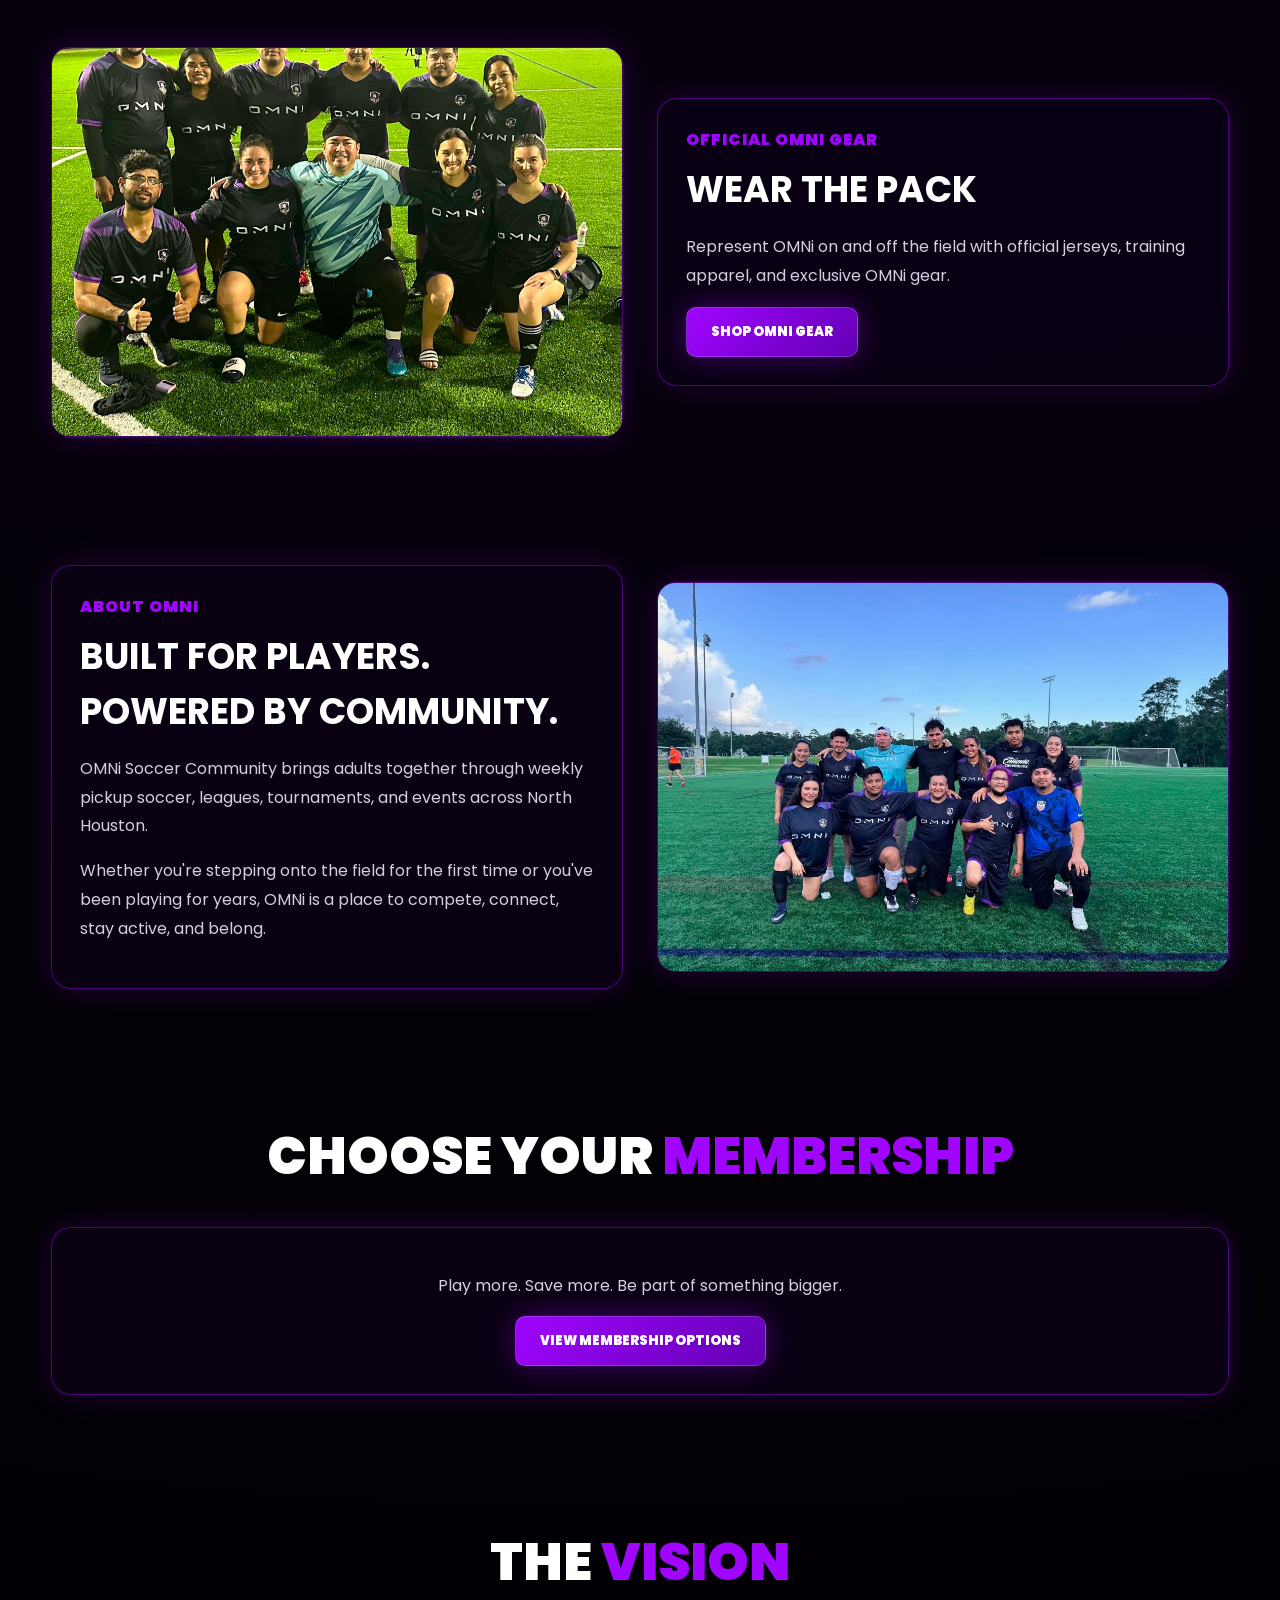
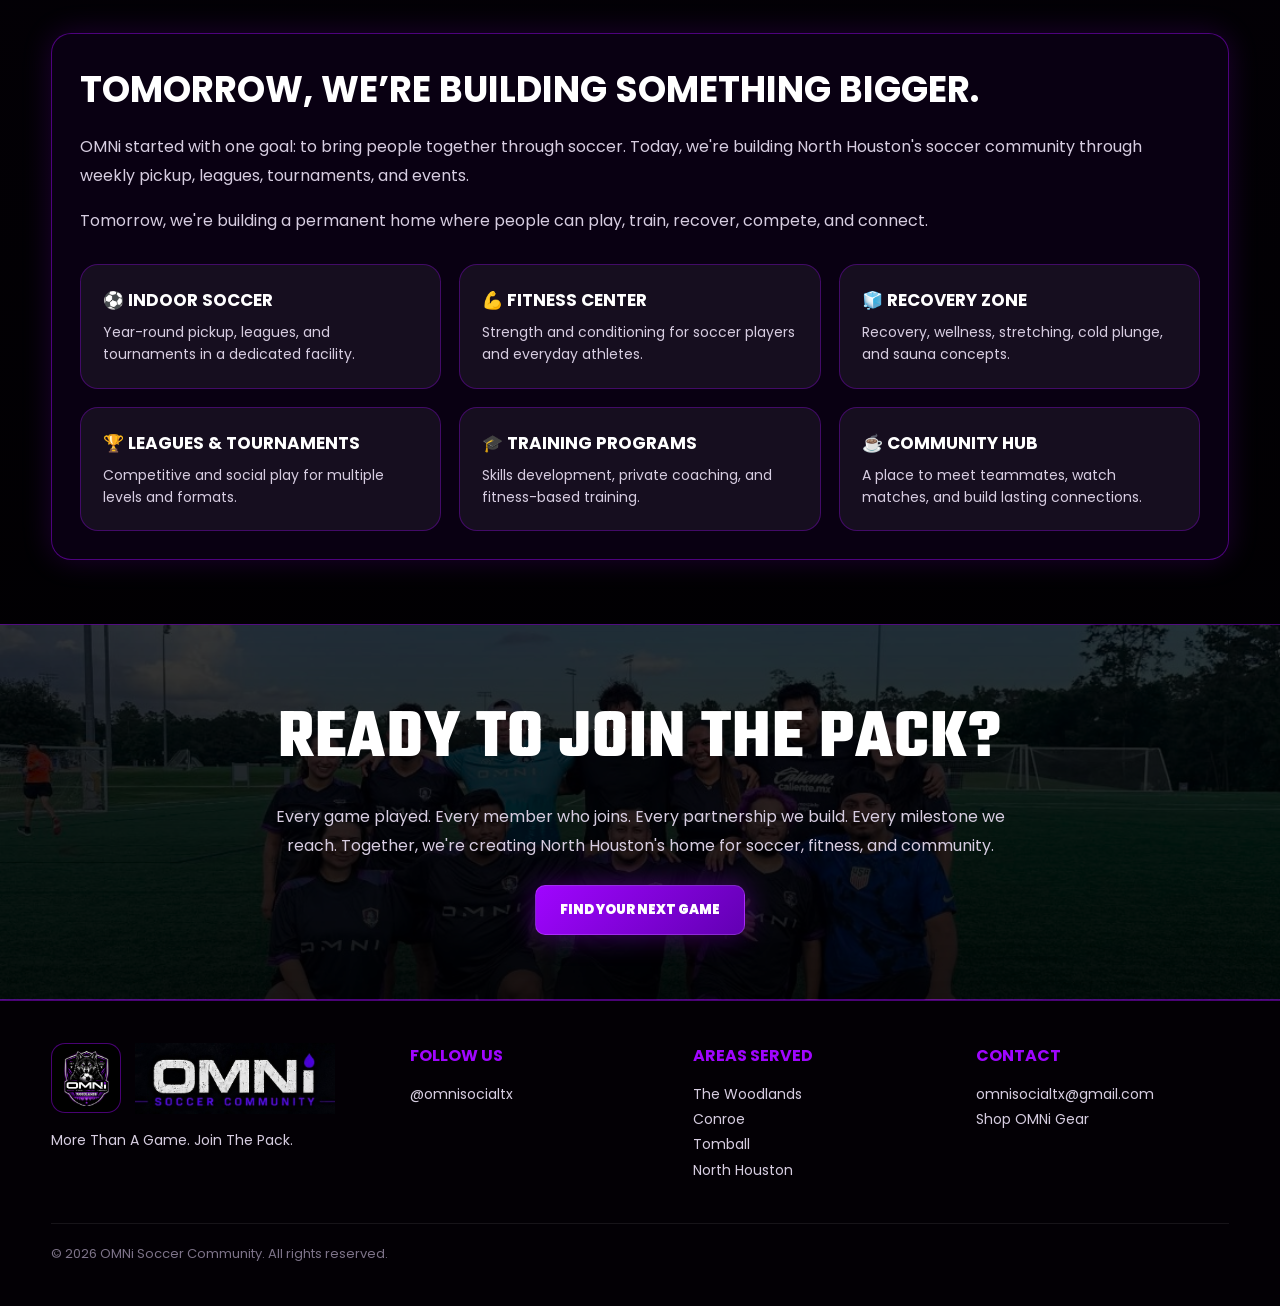
==== commit 54430e0f: "Update index.html" ====
--- a/index.html
+++ b/index.html
@@ -3,124 +3,834 @@
 <head>
   <meta charset="UTF-8" />
   <meta name="viewport" content="width=device-width, initial-scale=1.0" />
-  <title>OMNi Soccer Community | Join The Pack</title>
-  <meta name="description" content="OMNi Soccer Community is a co-ed pickup soccer, tournaments, fitness, and community group in Conroe, The Woodlands, and the Houston area." />
+  <title>OMNi Soccer Community</title>
+
   <link rel="preconnect" href="https://fonts.googleapis.com">
   <link rel="preconnect" href="https://fonts.gstatic.com" crossorigin>
-  <link href="https://fonts.googleapis.com/css2?family=Poppins:wght@400;500;600;700;800;900&family=Teko:wght@500;600;700&display=swap" rel="stylesheet">
-  <link rel="stylesheet" href="style.css" />
+  <link href="https://fonts.googleapis.com/css2?family=Poppins:wght@400;600;700;800;900&family=Teko:wght@500;600;700&display=swap" rel="stylesheet">
+
+  <style>
+    :root {
+      --purple: #a005ff;
+      --purple2: #700fac;
+      --white: #ffffff;
+      --muted: #d7cde1;
+      --border: rgba(160, 5, 255, 0.45);
+      --card: rgba(10, 0, 20, 0.9);
+    }
+
+    * { box-sizing: border-box; }
+    html { scroll-behavior: smooth; }
+
+    body {
+      margin: 0;
+      font-family: "Poppins", sans-serif;
+      background: radial-gradient(circle at top, #26003f 0%, #07000d 45%, #000 100%);
+      color: var(--white);
+      overflow-x: hidden;
+    }
+
+    a { color: inherit; text-decoration: none; }
+    img { max-width: 100%; display: block; }
+
+    .container {
+      width: min(1180px, 92%);
+      margin: auto;
+    }
+
+    .nav {
+      position: sticky;
+      top: 0;
+      z-index: 50;
+      background: rgba(0,0,0,.94);
+      border-bottom: 1px solid var(--border);
+      backdrop-filter: blur(12px);
+    }
+
+    .nav-inner {
+      display: flex;
+      align-items: center;
+      justify-content: space-between;
+      padding: 12px 0;
+      gap: 20px;
+      position: relative;
+    }
+
+    .brand {
+      display: flex;
+      align-items: center;
+      gap: 12px;
+    }
+
+    .crest-wrap {
+      background: #000;
+      border: 1px solid var(--border);
+      border-radius: 14px;
+      padding: 6px;
+      box-shadow: 0 0 18px rgba(160,5,255,.35);
+    }
+
+    .crest {
+      width: 56px;
+      height: 56px;
+      object-fit: contain;
+    }
+
+    .nav-wordmark {
+      height: 40px;
+      width: auto;
+      object-fit: contain;
+    }
+
+    .nav-links {
+      display: flex;
+      gap: 16px;
+      font-size: 12px;
+      font-weight: 800;
+      text-transform: uppercase;
+      align-items: center;
+    }
+
+    .nav-links a:hover { color: var(--purple); }
+
+    .menu-toggle { display: none; }
+
+    .menu-icon {
+      display: none;
+      font-size: 30px;
+      font-weight: 900;
+      cursor: pointer;
+      color: white;
+    }
+
+    .btn {
+      display: inline-flex;
+      align-items: center;
+      justify-content: center;
+      background: linear-gradient(135deg, var(--purple), #6200b3);
+      padding: 14px 24px;
+      border-radius: 10px;
+      font-weight: 900;
+      text-transform: uppercase;
+      font-size: 13px;
+      border: 1px solid rgba(255,255,255,.16);
+      box-shadow: 0 0 28px rgba(160,5,255,.38);
+    }
+
+    .btn.secondary {
+      background: rgba(255,255,255,.07);
+      border: 1px solid rgba(255,255,255,.35);
+    }
+
+    .top-strip {
+      background: linear-gradient(90deg, #700fac, #a005ff, #700fac);
+      color: #fff;
+      font-weight: 800;
+      text-align: center;
+      padding: 10px 15px;
+      font-size: 13px;
+      text-transform: uppercase;
+      letter-spacing: .5px;
+    }
+
+    .hero {
+      min-height: 720px;
+      position: relative;
+      display: grid;
+      align-items: center;
+      overflow: hidden;
+      border-bottom: 1px solid var(--border);
+    }
+
+    .hero::before {
+      content: "";
+      position: absolute;
+      inset: 0;
+      background:
+        linear-gradient(90deg, rgba(0,0,0,.96), rgba(0,0,0,.58), rgba(0,0,0,.92)),
+        url("team-photo-1.jpg") center/cover no-repeat;
+    }
+
+    .hero::after {
+      content: "";
+      position: absolute;
+      inset: 0;
+      background:
+        radial-gradient(circle at 15% 45%, rgba(160,5,255,.42), transparent 34%),
+        radial-gradient(circle at 85% 35%, rgba(160,5,255,.25), transparent 32%);
+      pointer-events: none;
+    }
+
+    .hero-content {
+      position: relative;
+      z-index: 2;
+      max-width: 820px;
+      padding: 80px 0;
+    }
+
+    .hero-title {
+      width: 100%;
+      max-width: 700px;
+      margin-bottom: 28px;
+      filter: drop-shadow(0 0 25px rgba(160,5,255,.45));
+    }
+
+    .tagline {
+      color: var(--muted);
+      font-size: 20px;
+      line-height: 1.7;
+      max-width: 720px;
+      margin-bottom: 28px;
+    }
+
+    .hero-buttons {
+      display: flex;
+      gap: 14px;
+      flex-wrap: wrap;
+    }
+
+    .features {
+      background: rgba(0,0,0,.78);
+      border-bottom: 1px solid var(--border);
+    }
+
+    .feature-grid {
+      display: grid;
+      grid-template-columns: repeat(4, 1fr);
+    }
+
+    .feature {
+      padding: 28px 22px;
+      border-right: 1px solid rgba(160,5,255,.25);
+    }
+
+    .feature:last-child { border-right: 0; }
+
+    .feature-icon {
+      font-size: 32px;
+      margin-bottom: 10px;
+    }
+
+    .feature h3 {
+      margin: 0 0 6px;
+      font-size: 15px;
+      text-transform: uppercase;
+    }
+
+    .feature p {
+      margin: 0;
+      color: var(--muted);
+      font-size: 13px;
+      line-height: 1.6;
+    }
+
+    section { padding: 64px 0; }
+
+    .section-title {
+      text-align: center;
+      margin-bottom: 32px;
+    }
+
+    .section-title h2 {
+      margin: 0;
+      font-size: clamp(32px, 5vw, 52px);
+      text-transform: uppercase;
+      font-weight: 900;
+    }
+
+    .section-title span { color: var(--purple); }
+
+    .split,
+    .video-grid,
+    .shop-grid {
+      display: grid;
+      grid-template-columns: 1fr 1fr;
+      gap: 34px;
+      align-items: center;
+    }
+
+    .card {
+      background: var(--card);
+      border: 1px solid var(--border);
+      border-radius: 20px;
+      padding: 28px;
+      box-shadow: 0 0 30px rgba(160,5,255,.18);
+    }
+
+    .eyebrow {
+      color: var(--purple);
+      font-weight: 900;
+      text-transform: uppercase;
+      letter-spacing: 1px;
+      margin-bottom: 10px;
+    }
+
+    .card h2 {
+      font-size: 36px;
+      margin: 0 0 14px;
+      text-transform: uppercase;
+    }
+
+    .card p {
+      color: var(--muted);
+      line-height: 1.8;
+    }
+
+    .pickup-img,
+    .shop-img {
+      height: 390px;
+      width: 100%;
+      object-fit: cover;
+      border-radius: 18px;
+      border: 1px solid var(--border);
+      box-shadow: 0 0 30px rgba(160,5,255,.22);
+    }
+
+    .mini-list {
+      display: grid;
+      gap: 14px;
+      margin-top: 20px;
+    }
+
+    .mini-item {
+      display: flex;
+      gap: 12px;
+      align-items: flex-start;
+    }
+
+    .mini-item strong {
+      display: block;
+      text-transform: uppercase;
+      font-size: 14px;
+    }
+
+    .mini-item span {
+      color: var(--muted);
+      font-size: 13px;
+    }
+
+    .shorts-frame {
+      max-width: 360px;
+      margin: auto;
+      aspect-ratio: 9 / 16;
+      border-radius: 26px;
+      overflow: hidden;
+      border: 2px solid var(--purple);
+      box-shadow: 0 0 38px rgba(160,5,255,.45);
+      background: #000;
+    }
+
+    .shorts-frame iframe {
+      width: 100%;
+      height: 100%;
+      border: 0;
+    }
+
+    .vision-grid {
+      display: grid;
+      grid-template-columns: repeat(3, 1fr);
+      gap: 18px;
+      margin-top: 28px;
+    }
+
+    .vision-card {
+      background: rgba(255,255,255,.055);
+      border: 1px solid rgba(160,5,255,.32);
+      border-radius: 18px;
+      padding: 22px;
+    }
+
+    .vision-card h3 {
+      margin: 0 0 8px;
+      text-transform: uppercase;
+      font-size: 17px;
+    }
+
+    .vision-card p {
+      margin: 0;
+      color: var(--muted);
+      font-size: 14px;
+      line-height: 1.6;
+    }
+
+    .final-cta {
+      text-align: center;
+      background:
+        linear-gradient(rgba(0,0,0,.78), rgba(0,0,0,.9)),
+        url("team-photo-2.jpeg") center/cover no-repeat;
+      border-top: 1px solid var(--border);
+      border-bottom: 1px solid var(--border);
+    }
+
+    .final-cta h2 {
+      font-size: clamp(38px, 6vw, 70px);
+      margin: 0 0 14px;
+      text-transform: uppercase;
+      font-family: "Teko", sans-serif;
+      letter-spacing: 1px;
+    }
+
+    .final-cta p {
+      color: var(--muted);
+      max-width: 760px;
+      margin: 0 auto 24px;
+      line-height: 1.8;
+    }
+
+    footer {
+      background: #030005;
+      border-top: 1px solid var(--border);
+      padding: 42px 0;
+    }
+
+    .footer-grid {
+      display: grid;
+      grid-template-columns: 1.3fr 1fr 1fr 1fr;
+      gap: 30px;
+    }
+
+    .footer-brand {
+      display: flex;
+      align-items: center;
+      gap: 14px;
+      margin-bottom: 14px;
+    }
+
+    .footer-crest {
+      background: #000;
+      border: 1px solid var(--border);
+      border-radius: 14px;
+      padding: 6px;
+      width: 70px;
+      height: 70px;
+      object-fit: contain;
+    }
+
+    .footer-wordmark { max-width: 200px; }
+
+    footer h4 {
+      margin: 0 0 12px;
+      color: var(--purple);
+      text-transform: uppercase;
+    }
+
+    footer p,
+    footer a {
+      color: var(--muted);
+      font-size: 14px;
+      line-height: 1.8;
+    }
+
+    .bottom {
+      margin-top: 26px;
+      color: #7d7288;
+      font-size: 13px;
+      border-top: 1px solid rgba(255,255,255,.08);
+      padding-top: 20px;
+    }
+
+    @media (max-width: 950px) {
+      .nav-wordmark { height: 34px; }
+
+      .nav-links {
+        position: absolute;
+        left: 0;
+        right: 0;
+        top: 100%;
+        background: rgba(0,0,0,.98);
+        border-bottom: 1px solid var(--border);
+        display: none;
+        flex-direction: column;
+        align-items: stretch;
+        padding: 18px;
+        gap: 0;
+      }
+
+      .nav-links a {
+        padding: 14px 10px;
+        border-bottom: 1px solid rgba(255,255,255,.08);
+      }
+
+      .menu-icon { display: block; }
+
+      .menu-toggle:checked ~ .nav-links {
+        display: flex;
+      }
+
+      .split,
+      .video-grid,
+      .shop-grid,
+      .footer-grid {
+        grid-template-columns: 1fr;
+      }
+
+      .feature-grid,
+      .vision-grid {
+        grid-template-columns: 1fr 1fr;
+      }
+    }
+
+    @media (max-width: 560px) {
+      .container { width: 92%; }
+
+      .nav-inner { padding: 10px 0; }
+
+      .crest {
+        width: 46px;
+        height: 46px;
+      }
+
+      .nav-wordmark { height: 32px; }
+
+      .top-strip {
+        font-size: 11px;
+        line-height: 1.5;
+        padding: 9px 12px;
+      }
+
+      .hero {
+        min-height: auto;
+        padding: 58px 0 46px;
+        text-align: center;
+      }
+
+      .hero-content {
+        padding: 0;
+        max-width: 100%;
+      }
+
+      .hero-title {
+        max-width: 100%;
+        margin: 0 auto 22px;
+      }
+
+      .tagline {
+        font-size: 15px;
+        line-height: 1.6;
+        margin-bottom: 24px;
+      }
+
+      .hero-buttons {
+        flex-direction: column;
+        gap: 12px;
+      }
+
+      .btn {
+        width: 100%;
+        padding: 14px 18px;
+      }
+
+      .feature-grid,
+      .vision-grid {
+        grid-template-columns: 1fr;
+      }
+
+      .feature {
+        border-right: 0;
+        border-bottom: 1px solid rgba(160,5,255,.25);
+        padding: 22px 18px;
+      }
+
+      section { padding: 42px 0; }
+
+      .section-title h2 { font-size: 32px; }
+
+      .card { padding: 22px; }
+
+      .card h2 { font-size: 28px; }
+
+      .pickup-img,
+      .shop-img {
+        height: 260px;
+      }
+
+      .shorts-frame { max-width: 300px; }
+
+      .footer-brand { align-items: flex-start; }
+    }
+  </style>
 </head>
+
 <body>
+
   <nav class="nav">
     <div class="container nav-inner">
-      <a class="brand" href="#home" aria-label="OMNi Soccer Community home">
-        <span class="crest-wrap"><img class="crest" src="logo-crest.png" alt="OMNi wolf crest"></span>
+      <a href="index.html" class="brand">
+        <div class="crest-wrap">
+          <img class="crest" src="logo-crest.jpeg" alt="OMNi Wolf Crest">
+        </div>
         <img class="nav-wordmark" src="logo-main.jpeg" alt="OMNi Soccer Community">
       </a>
-      <button class="menu-toggle" aria-label="Toggle menu">☰</button>
+
+      <input type="checkbox" id="menu-toggle" class="menu-toggle">
+      <label for="menu-toggle" class="menu-icon">☰</label>
+
       <div class="nav-links">
-        <a href="#home">Home</a><a href="#pickup">Pickup</a><a href="#events">Events</a><a href="#videos">Videos</a><a href="#memberships">Memberships</a><a href="#about">About</a><a href="#contact">Contact</a>
-      </div>
-     <a class="btn" href="pickup.html">Join Today’s Pickup</a>
+        <a href="index.html">Home</a>
+        <a href="#pickup">Pickup</a>
+        <a href="pickup.html">Play Tonight</a>
+        <a href="#videos">Videos</a>
+        <a href="#shop">Shop</a>
+        <a href="#about">About</a>
+        <a href="memberships.html">Memberships</a>
+        <a href="#vision">The Vision</a>
+        <a href="#contact">Contact</a>
+      </div>
     </div>
   </nav>
 
-  <header id="home" class="hero">
-    <div class="hero-bg"></div><div class="hero-glow"></div>
-    <div class="container hero-content reveal">
-      <div class="eyebrow">More Than A Game</div>
-      <h1>Join The Pack.</h1>
-      <img class="hero-wordmark" src="logo-main.jpeg" alt="OMNi Soccer Community">
-      <p class="tagline">Co-ed pickup soccer, tournaments, fitness, and community built for players of all levels across Conroe, The Woodlands, and the Houston area.</p>
-      <div class="hero-buttons"><<a class="btn" href="pickup.html">Join Today’s Pickup</a><a class="btn secondary" href="#memberships">Become A Member</a></div>
+  <div class="top-strip">
+    Weekly co-ed pickup soccer • The Woodlands • Conroe • Tomball • North Houston • Adults 18+
+  </div>
+
+  <header class="hero">
+    <div class="container hero-content">
+      <img class="hero-title" src="join-the-pack-v3.jpeg" alt="More Than A Game. Join The Pack.">
+
+      <p class="tagline">
+        Weekly pickup soccer for adults 18+ across The Woodlands, Conroe, Tomball, and North Houston.
+      </p>
+
+      <div class="hero-buttons">
+        <a class="btn" href="pickup.html">Play Tonight</a>
+        <a class="btn secondary" href="memberships.html">Become A Member</a>
+      </div>
     </div>
   </header>
 
-  <section class="why">
+  <div class="features">
+    <div class="container feature-grid">
+      <div class="feature">
+        <div class="feature-icon">⚽</div>
+        <h3>Weekly Pickup</h3>
+        <p>Consistent co-ed click-and-play pickup for adults 18+.</p>
+      </div>
+
+      <div class="feature">
+        <div class="feature-icon">🏆</div>
+        <h3>Leagues & Events</h3>
+        <p>Occasional leagues, tournaments, and competitive community events.</p>
+      </div>
+
+      <div class="feature">
+        <div class="feature-icon">👥</div>
+        <h3>All Levels Welcome</h3>
+        <p>Beginner, intermediate, advanced, and elite players all have a place.</p>
+      </div>
+
+      <div class="feature">
+        <div class="feature-icon">💪</div>
+        <h3>Future Facility</h3>
+        <p>A future home for soccer, gym training, recovery, and social connection.</p>
+      </div>
+    </div>
+  </div>
+
+  <section id="pickup">
+    <div class="container split">
+      <div>
+        <img class="pickup-img" src="team-photo-2.jpeg" alt="OMNi co-ed pickup soccer">
+      </div>
+
+      <div class="card">
+        <div class="eyebrow">Click. Play. Connect.</div>
+        <h2>Weekly Co-Ed Pickup</h2>
+        <p>
+          OMNi pickup is built for adults 18+ who want a simple way to play soccer,
+          meet people, and stay active. Whether you're brand new to the game or have
+          played competitively for years, there’s a place for you here.
+        </p>
+
+        <div class="mini-list">
+          <div class="mini-item"><div>💜</div><div><strong>Community First</strong><span>Play the game, meet people, and build real connections.</span></div></div>
+          <div class="mini-item"><div>⚽</div><div><strong>All Skill Levels</strong><span>Beginner to elite players are welcome.</span></div></div>
+          <div class="mini-item"><div>🐺</div><div><strong>Join The Pack</strong><span>Come for soccer. Stay for the people.</span></div></div>
+        </div>
+
+        <br>
+        <a class="btn" href="pickup.html">Reserve Your Spot</a>
+      </div>
+    </div>
+  </section>
+
+  <section id="events">
     <div class="container">
-      <div class="section-title reveal"><p class="eyebrow">Why OMNi?</p><h2>Built For Players. <span>Powered By Community.</span></h2></div>
-      <div class="feature-grid">
-        <article class="feature-card reveal"><div class="icon">⚽</div><h3>Co-Ed Pickup</h3><p>Open play for adults 18+ with beginner, intermediate, and advanced players welcome.</p></article>
-        <article class="feature-card reveal"><div class="icon">🏆</div><h3>Tournaments</h3><p>Competitive events, King of the Pitch formats, and community-driven soccer nights.</p></article>
-        <article class="feature-card reveal"><div class="icon">💪</div><h3>Fitness Future</h3><p>Our vision includes training, recovery, indoor turf, gym access, and more.</p></article>
-        <article class="feature-card reveal"><div class="icon">🐺</div><h3>Join The Pack</h3><p>Come for the game. Stay for the people, the energy, and the OMNi community.</p></article>
+      <div class="section-title">
+        <h2>Find Your <span>Next Game</span></h2>
+      </div>
+
+      <div class="card" style="text-align:center;">
+        <p>
+          Join our weekly co-ed pickup games across The Woodlands, Conroe, Tomball, and North Houston.
+          Reserve your spot in seconds through SweatPals.
+        </p>
+        <a class="btn" href="pickup.html">View Upcoming Games</a>
       </div>
     </div>
   </section>
 
-  <section id="events">
-  <div class="container">
-    <div class="section-title">
-      <h2>Find Your <span>Next Game</span></h2>
-    </div>
-
-    <div class="card" style="text-align:center;">
+  <section id="videos">
+    <div class="container">
+      <div class="section-title">
+        <h2>Pickup <span>In Action</span></h2>
+      </div>
+
+      <div class="video-grid">
+        <div class="card">
+          <div class="eyebrow">Watch OMNi</div>
+          <h2>Co-Ed Pickup Highlight</h2>
+          <p>
+            See the OMNi pickup experience in action — high energy, community-driven,
+            and built for players who want to enjoy the game together.
+          </p>
+          <a class="btn" href="https://youtube.com/shorts/K-U_BcJOxtA" target="_blank">View On YouTube</a>
+        </div>
+
+        <div class="card">
+          <div class="shorts-frame">
+            <iframe
+              src="https://www.youtube.com/embed/K-U_BcJOxtA"
+              title="OMNi Pickup Soccer"
+              allow="accelerometer; autoplay; clipboard-write; encrypted-media; gyroscope; picture-in-picture; web-share"
+              allowfullscreen>
+            </iframe>
+          </div>
+        </div>
+      </div>
+    </div>
+  </section>
+
+  <section id="shop">
+    <div class="container shop-grid">
+      <div>
+        <img class="shop-img" src="team-photo-1.jpg" alt="OMNi Soccer Community gear">
+      </div>
+
+      <div class="card">
+        <div class="eyebrow">Official OMNi Gear</div>
+        <h2>Wear The Pack</h2>
+        <p>
+          Represent OMNi on and off the field with official jerseys, training apparel,
+          and exclusive OMNi gear.
+        </p>
+        <a class="btn" href="https://stimulusathletic.com/collections/omni-fc-wolves" target="_blank">
+          Shop OMNi Gear
+        </a>
+      </div>
+    </div>
+  </section>
+
+  <section id="about">
+    <div class="container split">
+      <div class="card">
+        <div class="eyebrow">About OMNi</div>
+        <h2>Built For Players. Powered By Community.</h2>
+        <p>
+          OMNi Soccer Community brings adults together through weekly pickup soccer,
+          leagues, tournaments, and events across North Houston.
+        </p>
+        <p>
+          Whether you're stepping onto the field for the first time or you've been playing
+          for years, OMNi is a place to compete, connect, stay active, and belong.
+        </p>
+      </div>
+
+      <div>
+        <img class="pickup-img" src="team-photo-2.jpeg" alt="OMNi pickup soccer group">
+      </div>
+    </div>
+  </section>
+
+  <section id="memberships">
+    <div class="container">
+      <div class="section-title">
+        <h2>Choose Your <span>Membership</span></h2>
+      </div>
+
+      <div class="card" style="text-align:center;">
+        <p>
+          Play more. Save more. Be part of something bigger.
+        </p>
+        <a class="btn" href="memberships.html">View Membership Options</a>
+      </div>
+    </div>
+  </section>
+
+  <section id="vision">
+    <div class="container">
+      <div class="section-title">
+        <h2>The <span>Vision</span></h2>
+      </div>
+
+      <div class="card">
+        <h2>Tomorrow, We’re Building Something Bigger.</h2>
+        <p>
+          OMNi started with one goal: to bring people together through soccer.
+          Today, we're building North Houston's soccer community through weekly pickup,
+          leagues, tournaments, and events.
+        </p>
+        <p>
+          Tomorrow, we're building a permanent home where people can play, train,
+          recover, compete, and connect.
+        </p>
+
+        <div class="vision-grid">
+          <div class="vision-card"><h3>⚽ Indoor Soccer</h3><p>Year-round pickup, leagues, and tournaments in a dedicated facility.</p></div>
+          <div class="vision-card"><h3>💪 Fitness Center</h3><p>Strength and conditioning for soccer players and everyday athletes.</p></div>
+          <div class="vision-card"><h3>🧊 Recovery Zone</h3><p>Recovery, wellness, stretching, cold plunge, and sauna concepts.</p></div>
+          <div class="vision-card"><h3>🏆 Leagues & Tournaments</h3><p>Competitive and social play for multiple levels and formats.</p></div>
+          <div class="vision-card"><h3>🎓 Training Programs</h3><p>Skills development, private coaching, and fitness-based training.</p></div>
+          <div class="vision-card"><h3>☕ Community Hub</h3><p>A place to meet teammates, watch matches, and build lasting connections.</p></div>
+        </div>
+      </div>
+    </div>
+  </section>
+
+  <section class="final-cta">
+    <div class="container">
+      <h2>Ready To Join The Pack?</h2>
       <p>
-        Join our weekly co-ed pickup games across The Woodlands, Conroe, Tomball, and North Houston.
-        Reserve your spot in seconds through SweatPals.
+        Every game played. Every member who joins. Every partnership we build.
+        Every milestone we reach. Together, we're creating North Houston's home
+        for soccer, fitness, and community.
       </p>
-
-      <a class="btn" href="pickup.html">
-        View Upcoming Games
-      </a>
-    </div>
-  </div>
-</section>
-
-  <section id="pickup" class="pickup-section">
-    <div class="container split">
-      <div class="image-panel reveal"><img src="team-photo-2.jpeg" alt="OMNi co-ed pickup soccer group"></div>
-      <div class="content-panel reveal">
-        <p class="eyebrow">Experience OMNi</p><h2>Co-Ed Pickup Soccer</h2>
-        <p>OMNi pickup is designed for adults who want to play, connect, and enjoy the game in a welcoming environment. The vibe is social, the energy is high, and everyone gets a chance to be part of the pack.</p>
-        <div class="mini-list">
-          <div class="mini-item"><span>💜</span><div><strong>All Levels Welcome</strong><small>Beginner, intermediate, and advanced players.</small></div></div>
-          <div class="mini-item"><span>⚽</span><div><strong>Connect Through The Game</strong><small>Pickup soccer with a community-first feel.</small></div></div>
-          <div class="mini-item"><span>🐺</span><div><strong>More Than A Team</strong><small>OMNi is about belonging, movement, and connection.</small></div></div>
+      <a class="btn" href="pickup.html">Find Your Next Game</a>
+    </div>
+  </section>
+
+  <footer id="contact">
+    <div class="container footer-grid">
+      <div>
+        <div class="footer-brand">
+          <img class="footer-crest" src="logo-crest.jpeg" alt="OMNi Wolf Crest">
+          <img class="footer-wordmark" src="logo-main.jpeg" alt="OMNi Soccer Community">
         </div>
-        <a class="btn" href="#events">Reserve Your Spot</a>
-      </div>
-    </div>
-  </section>
-
-  <section id="videos" class="videos-section">
-    <div class="container">
-      <div class="section-title reveal"><p class="eyebrow">Watch OMNi</p><h2>Pickup <span>In Action</span></h2></div>
-      <div class="video-grid">
-        <div class="content-panel reveal"><p class="eyebrow">Co-Ed Pickup Highlight</p><h2>See The Energy</h2><p>Get a feel for the OMNi pickup experience — community-driven, fast-moving, and built for players who love the game.</p><a class="btn secondary" href="https://youtube.com/shorts/K-U_BcJOxtA" target="_blank" rel="noopener">View On YouTube</a></div>
-        <div class="phone-video reveal"><iframe src="https://www.youtube.com/embed/K-U_BcJOxtA" title="OMNi Pickup Soccer" allow="accelerometer; autoplay; clipboard-write; encrypted-media; gyroscope; picture-in-picture; web-share" allowfullscreen></iframe></div>
-      </div>
-    </div>
-  </section>
-
-  <section id="memberships" class="memberships-section">
-    <div class="container">
-      <div class="section-title reveal"><p class="eyebrow">Become A Member</p><h2>Choose Your <span>Membership</span></h2></div>
-      <div class="widget-shell reveal">
-        <!-- Sweatpals widget begin -->
-        <script src="https://sweatpals.com/static/embed/community/membership/list-v2/script.js?communityUsername=omnisoccerandfitness&membershipTiersJson=%5B%223a311bb7-bc63-4dd1-bbf4-dc96302ab707%22%2C%22ee7283da-5ed5-4e64-aa05-c84b4d747ed4%22%5D&enableAutoEmbed=true&primaryColorHex=faf9f9&secondaryColorHex=f4f0f0&borderColorHex=E3DFDF&backgroundColorHex=700fac&cardBackgroundColorHex=FFFFFF&buttonColorHex=000000&fontFamily=Teko"></script>
-        <!-- Sweatpals widget end -->
-      </div>
-    </div>
-  </section>
-
-  <section id="about" class="about-section">
-    <div class="container split">
-      <div class="content-panel reveal"><p class="eyebrow">About OMNi</p><h2>Where Soccer Builds Community.</h2><p>OMNi is a soccer and fitness community built around connection, competition, and growth. We bring people together through the game to create something bigger than pickup — a community people can belong to.</p><div class="future-box"><h3>Future OMNi Vision</h3><p>Indoor turf, gym, recovery, training, tournaments, leagues, and community events.</p></div></div>
-      <div class="gallery reveal"><img src="team-photo-1.jpg" alt="OMNi soccer group"><img src="team-photo-2.jpeg" alt="OMNi pickup soccer"></div>
-    </div>
-  </section>
-
-  <footer id="contact" class="footer">
-    <div class="container footer-grid">
-      <div><div class="footer-brand"><span class="crest-wrap footer-crest"><img class="crest" src="logo-crest.png" alt="OMNi wolf crest"></span><img class="footer-wordmark" src="logo-main.jpeg" alt="OMNi Soccer Community"></div><p>Join the Pack. More than a game. More than a team. We are OMNi.</p></div>
-      <div><h4>Follow</h4><a href="https://www.instagram.com/omnisocialtx" target="_blank" rel="noopener">@omnisocialtx</a></div>
-      <div><h4>Locations</h4><p>Conroe, TX<br>The Woodlands, TX<br>Houston Area</p></div>
-      <div><h4>Contact</h4><a href="mailto:omnisocialtx@gmail.com">omnisocialtx@gmail.com</a></div>
-    </div>
-    <div class="container copyright">© 2026 OMNi Soccer Community. All rights reserved.</div>
+        <p>More Than A Game. Join The Pack.</p>
+      </div>
+
+      <div>
+        <h4>Follow Us</h4>
+        <p><a href="https://www.instagram.com/omnisocialtx" target="_blank">@omnisocialtx</a></p>
+      </div>
+
+      <div>
+        <h4>Areas Served</h4>
+        <p>The Woodlands<br>Conroe<br>Tomball<br>North Houston</p>
+      </div>
+
+      <div>
+        <h4>Contact</h4>
+        <p>
+          <a href="mailto:omnisocialtx@gmail.com">omnisocialtx@gmail.com</a><br>
+          <a href="https://stimulusathletic.com/collections/omni-fc-wolves" target="_blank">Shop OMNi Gear</a>
+        </p>
+      </div>
+    </div>
+
+    <div class="container bottom">
+      © 2026 OMNi Soccer Community. All rights reserved.
+    </div>
   </footer>
 
-  <script src="script.js"></script>
 </body>
 </html>
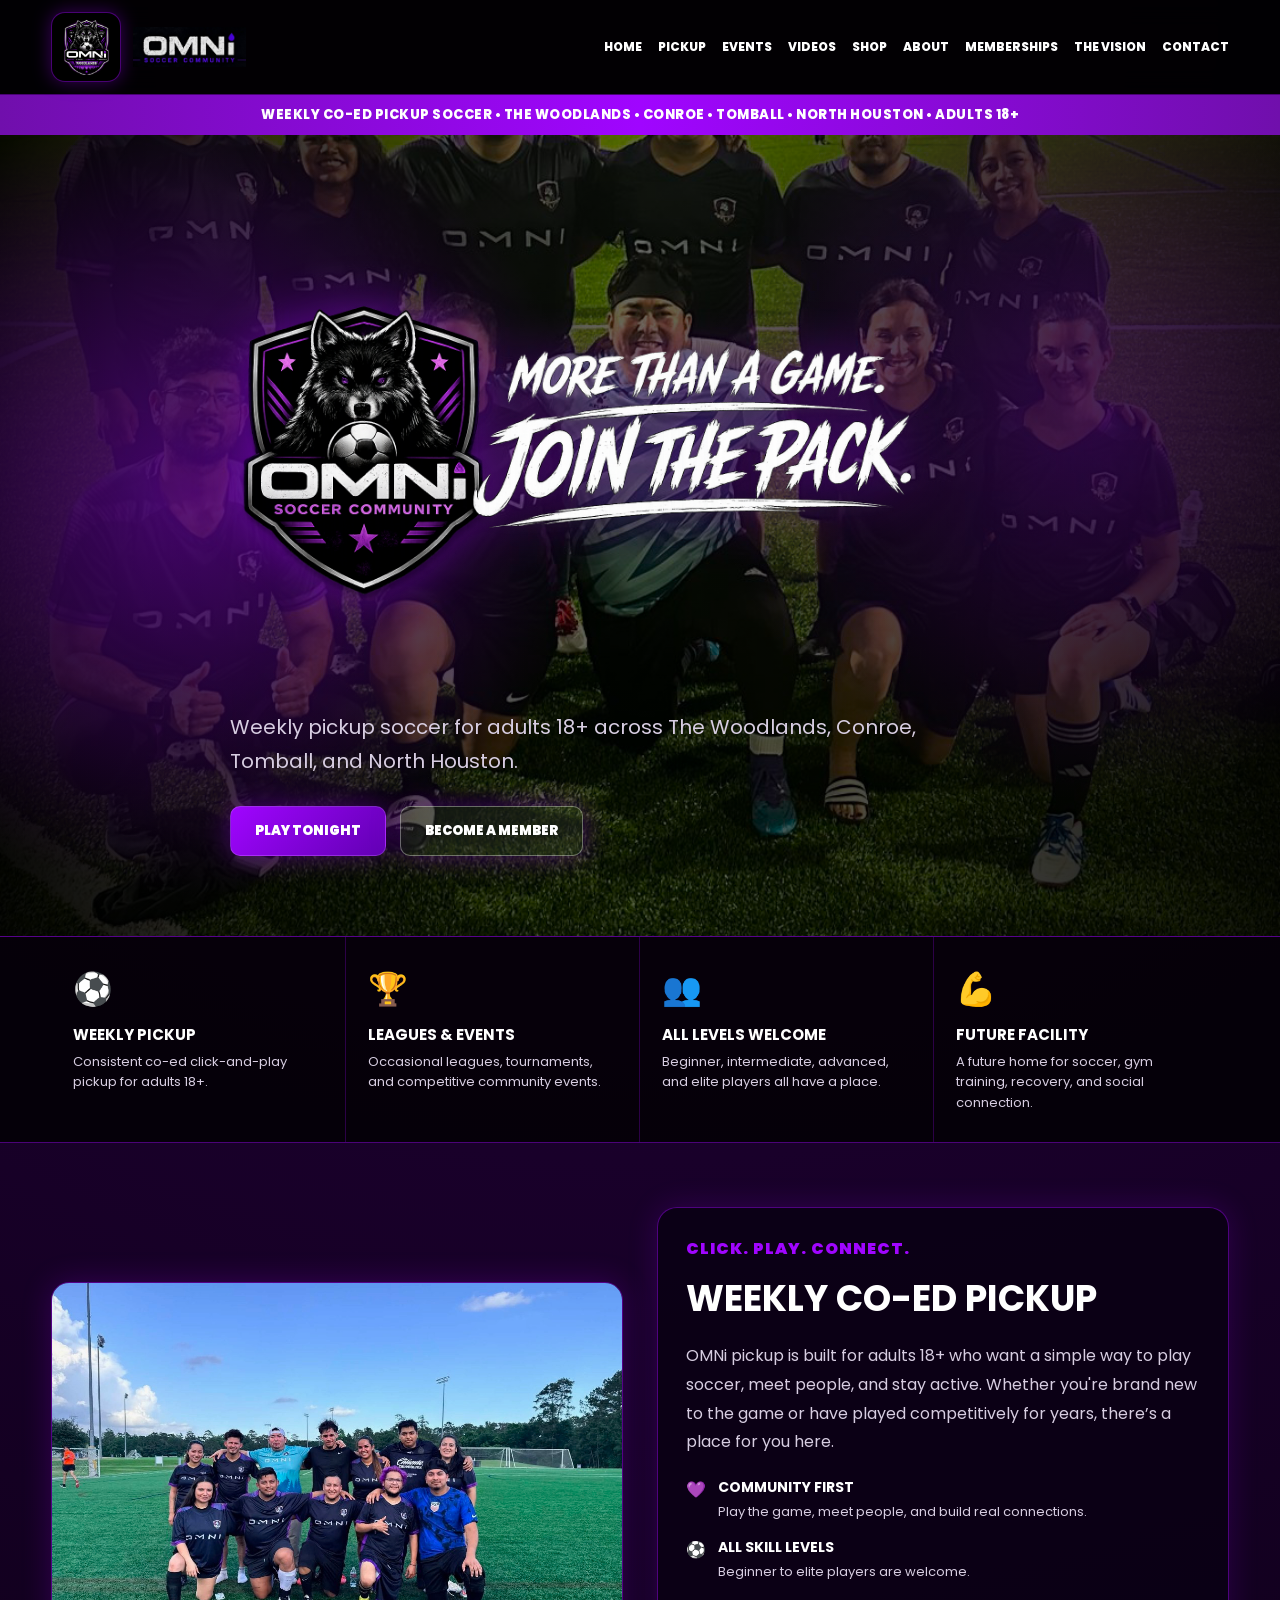
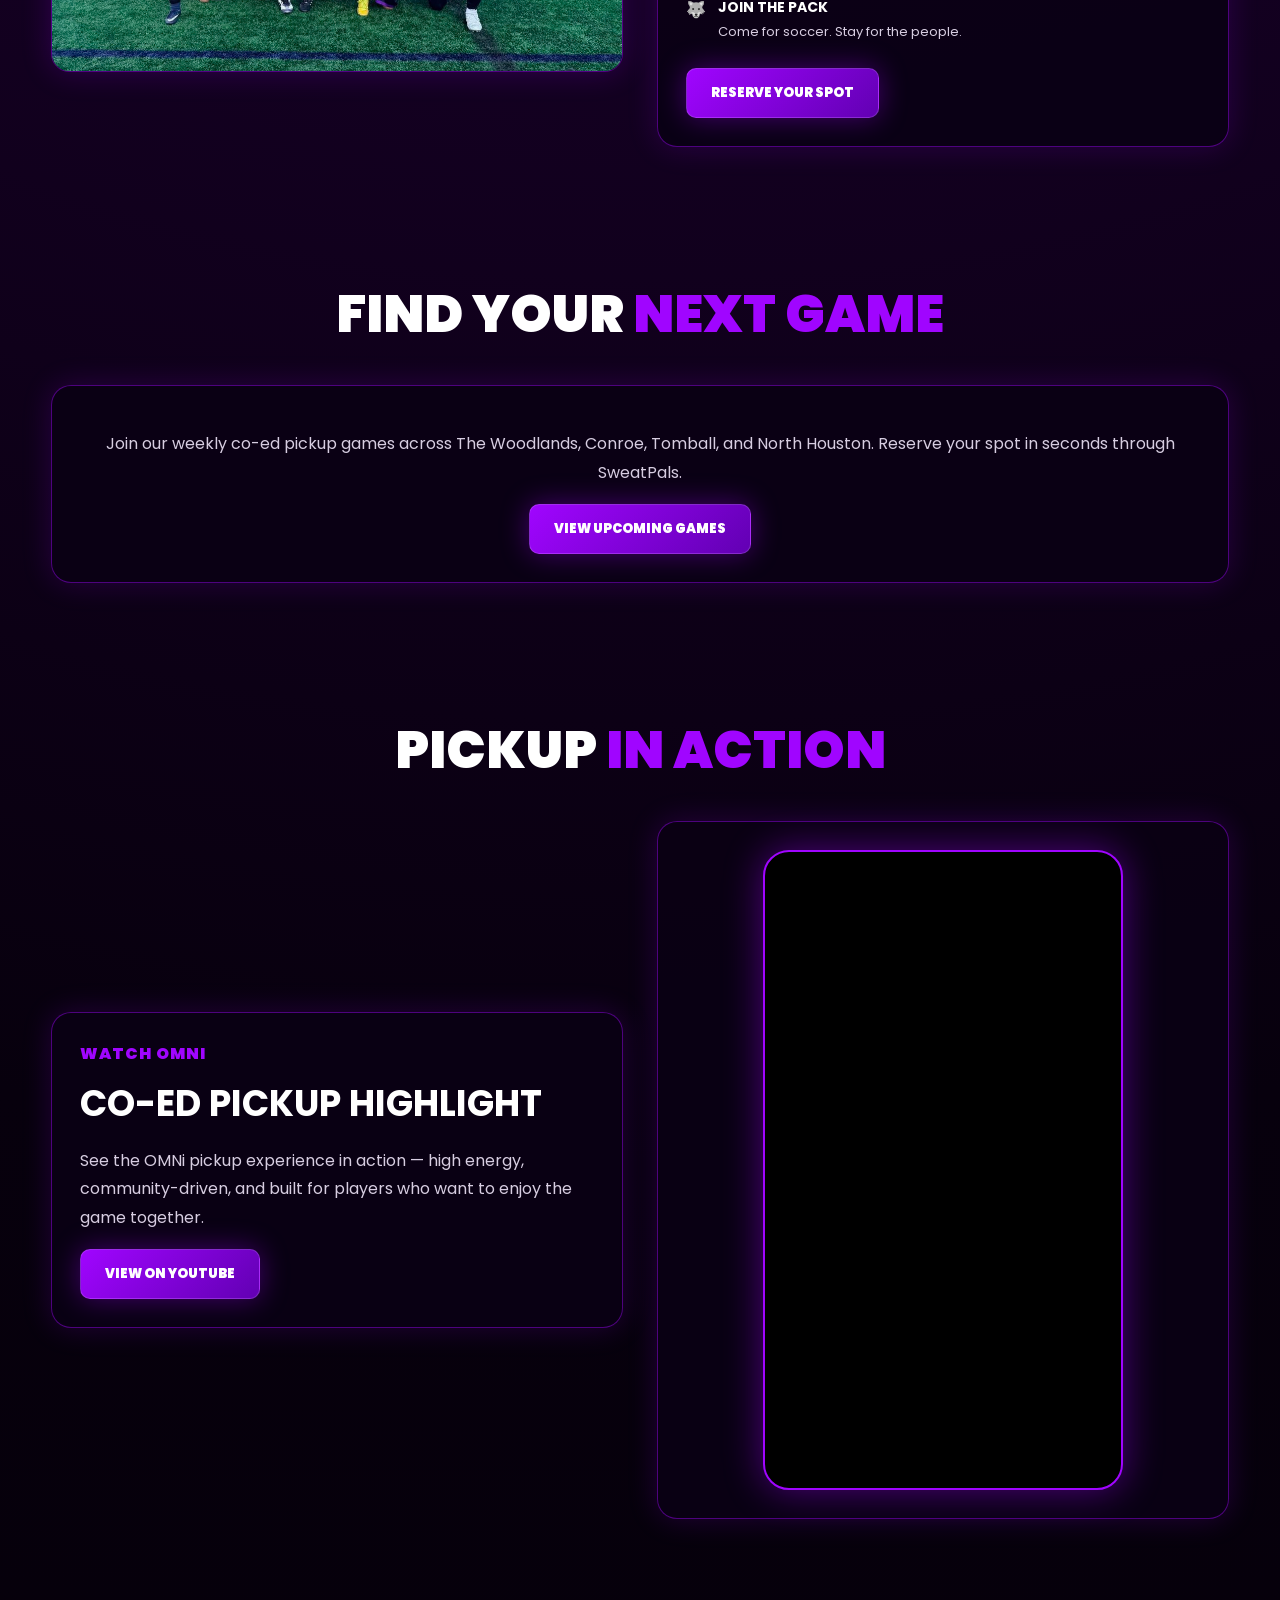
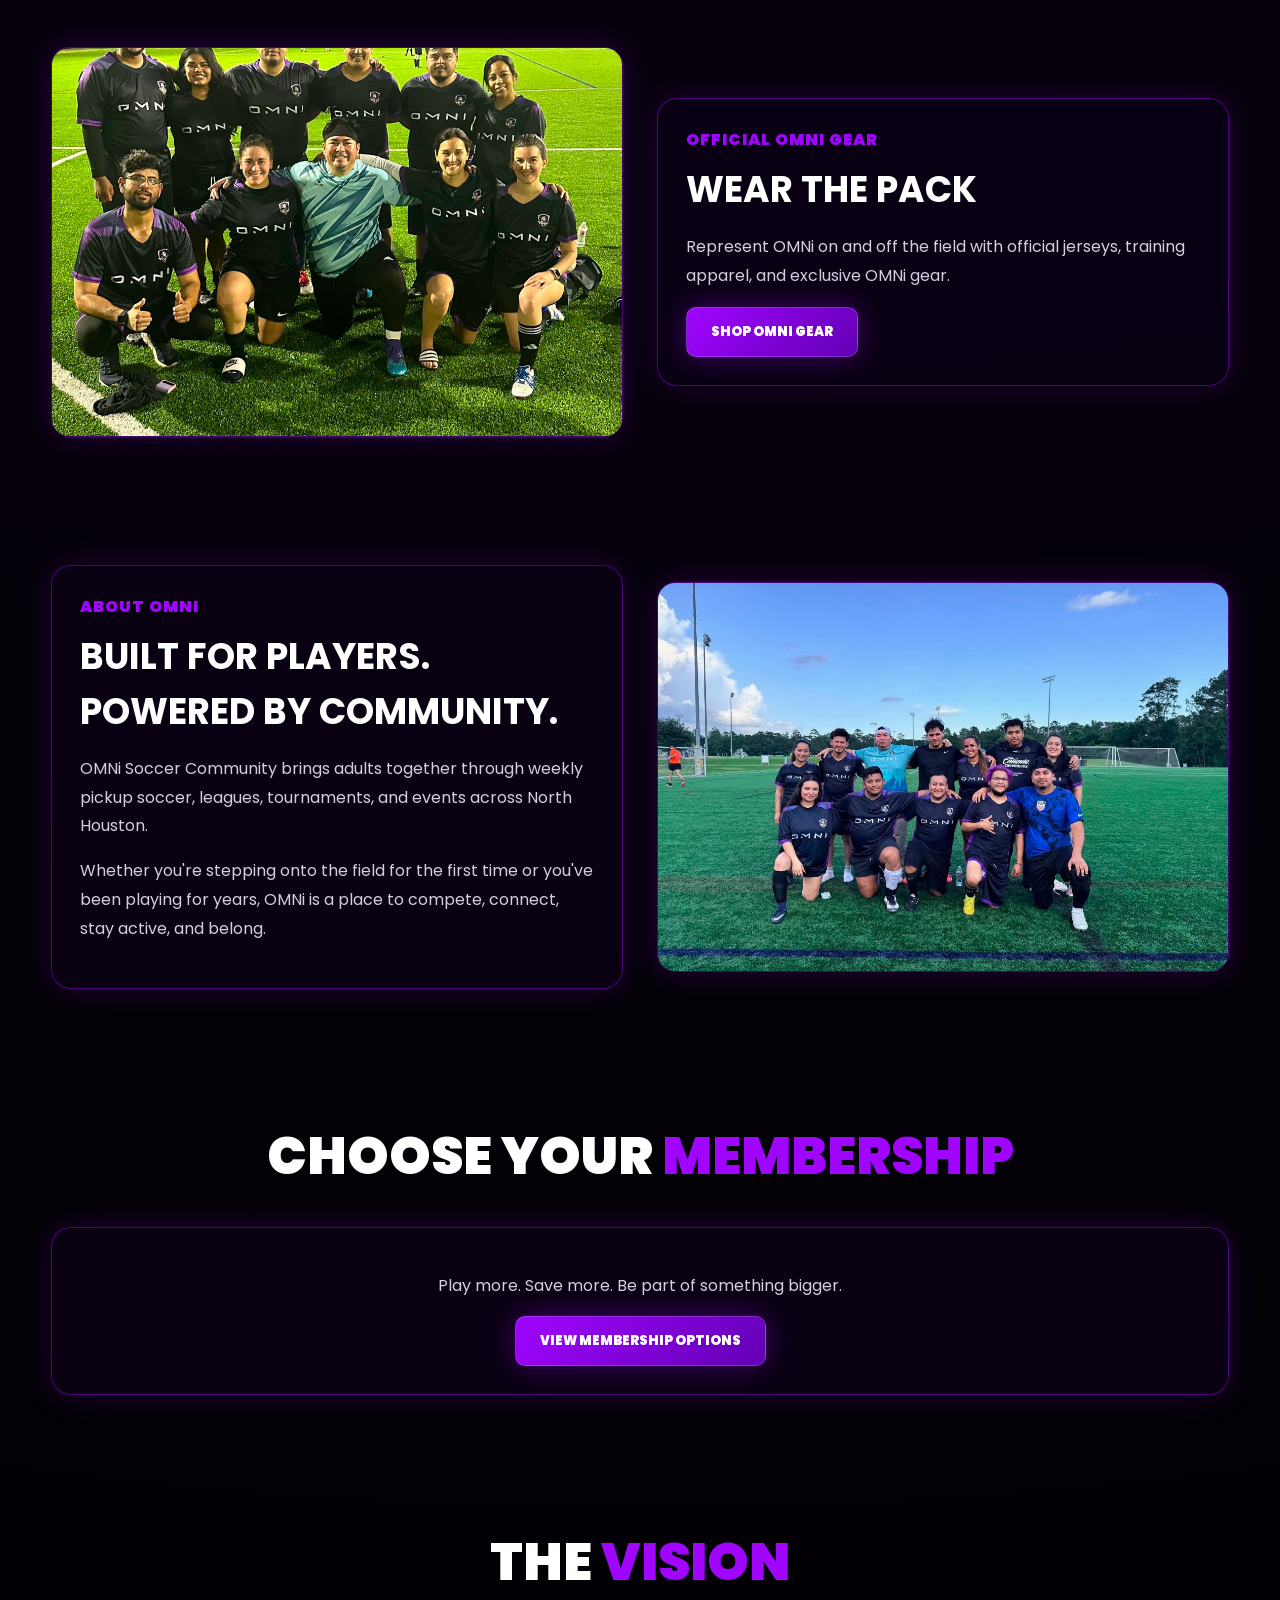
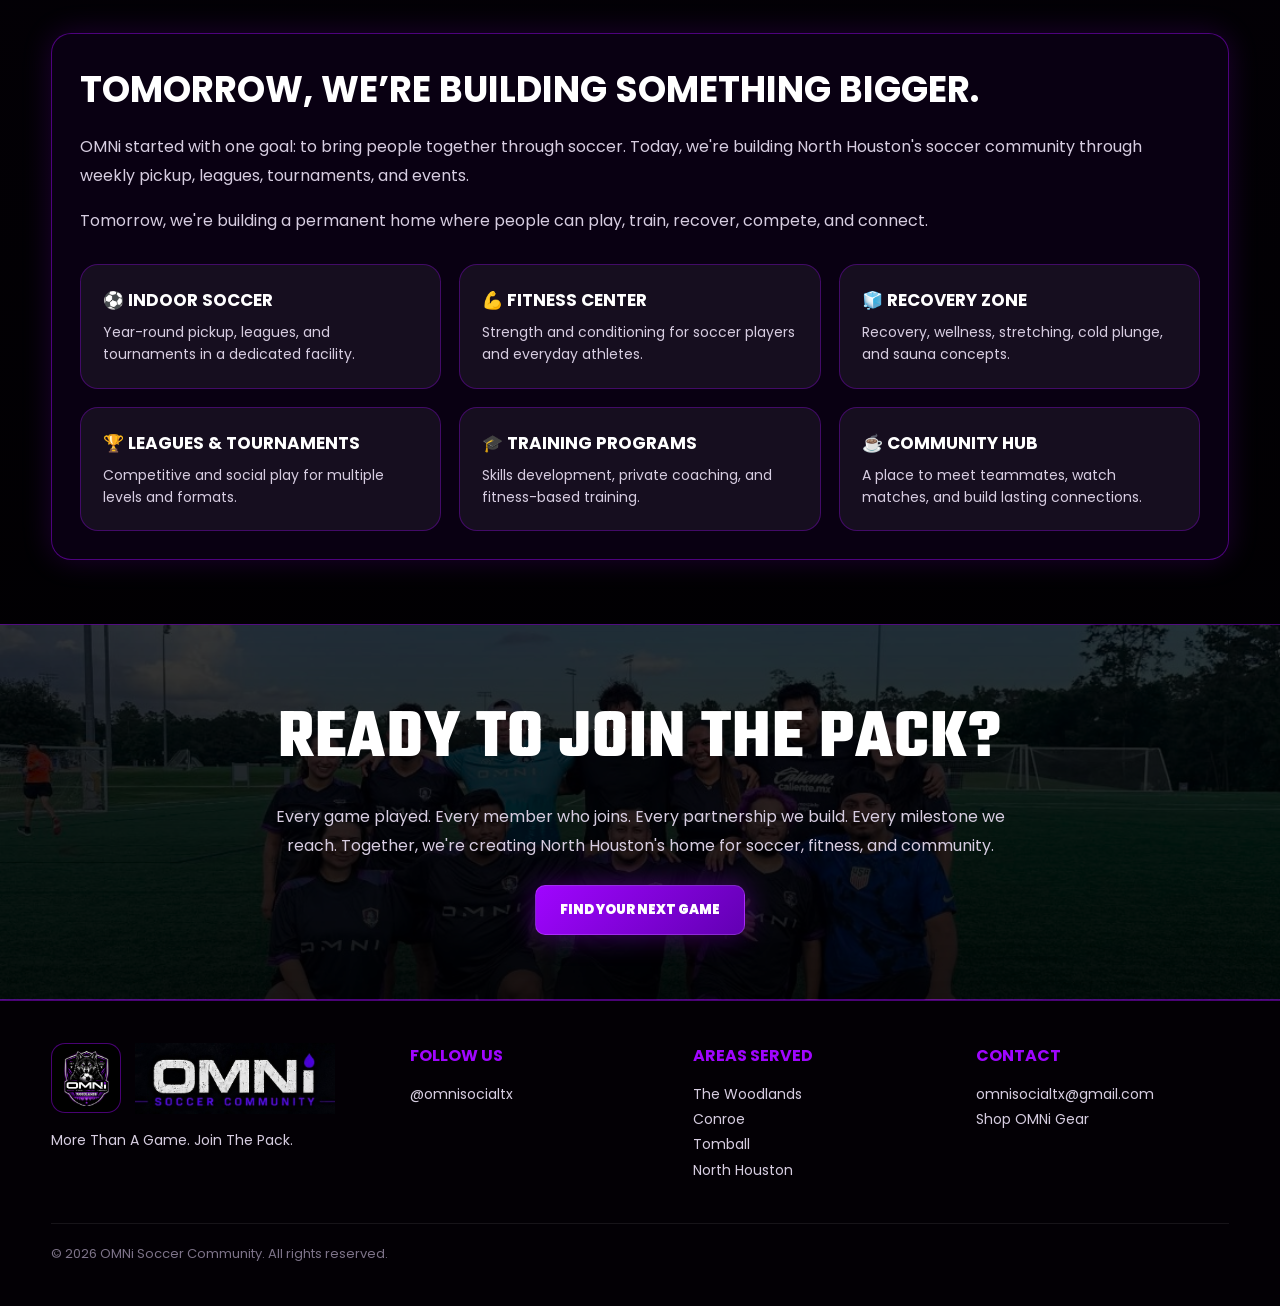
==== commit 3f16a9a2: "Update index.html" ====
--- a/index.html
+++ b/index.html
@@ -568,7 +568,7 @@
       <div class="nav-links">
         <a href="index.html">Home</a>
         <a href="#pickup">Pickup</a>
-        <a href="pickup.html">Play Tonight</a>
+        <a href="pickup.html">Events</a>
         <a href="#videos">Videos</a>
         <a href="#shop">Shop</a>
         <a href="#about">About</a>
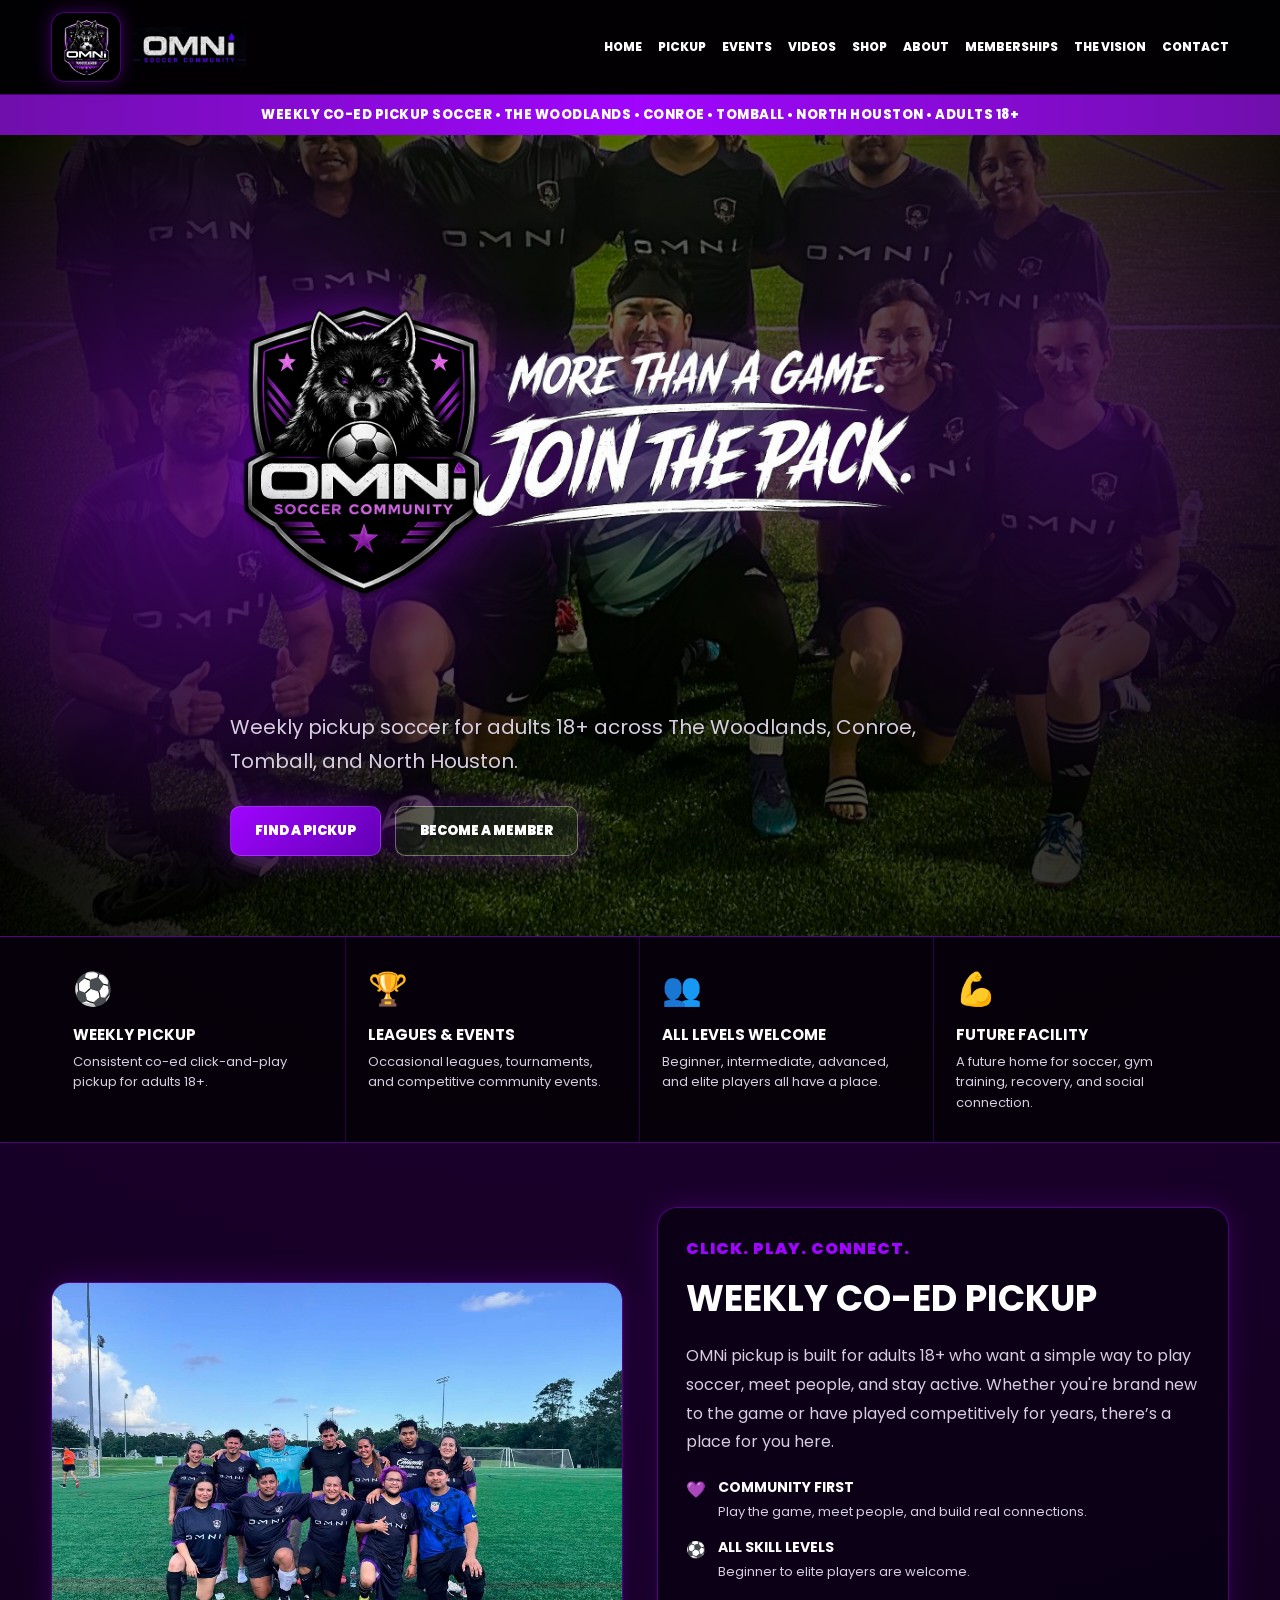
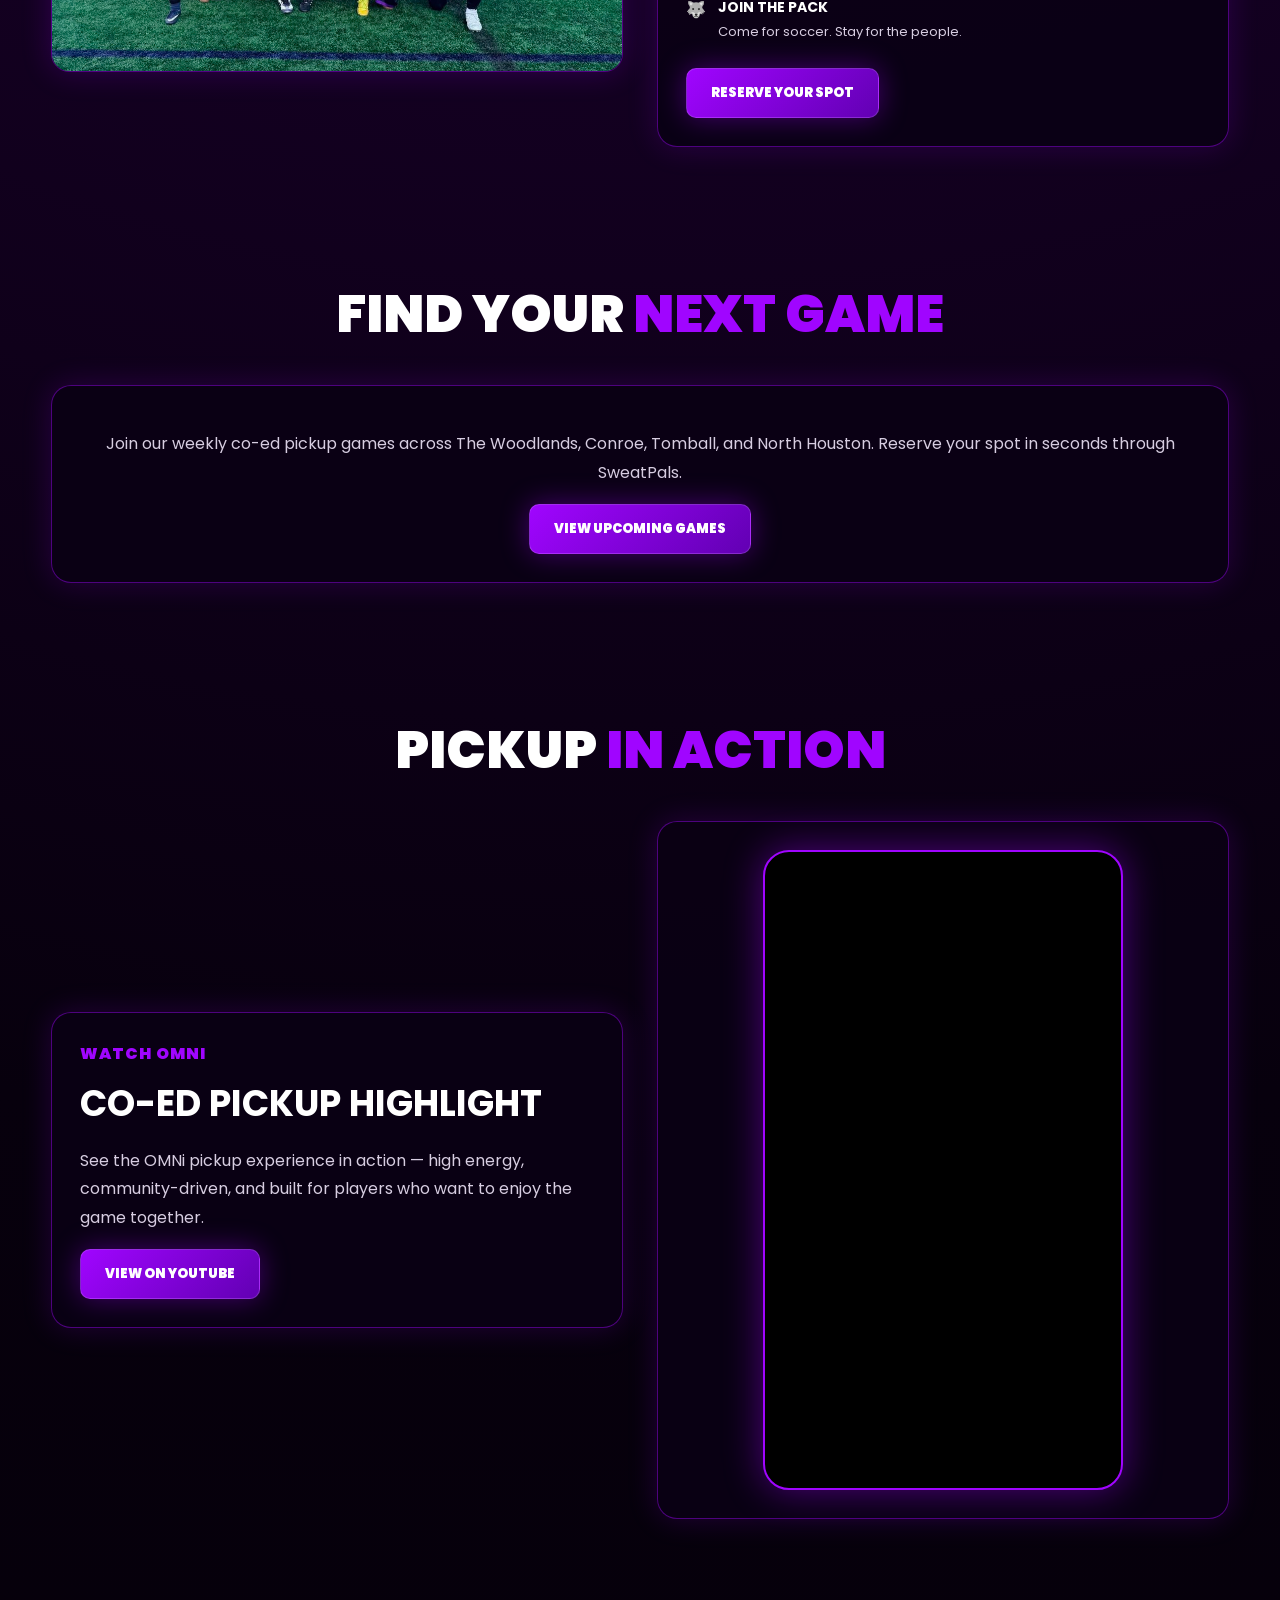
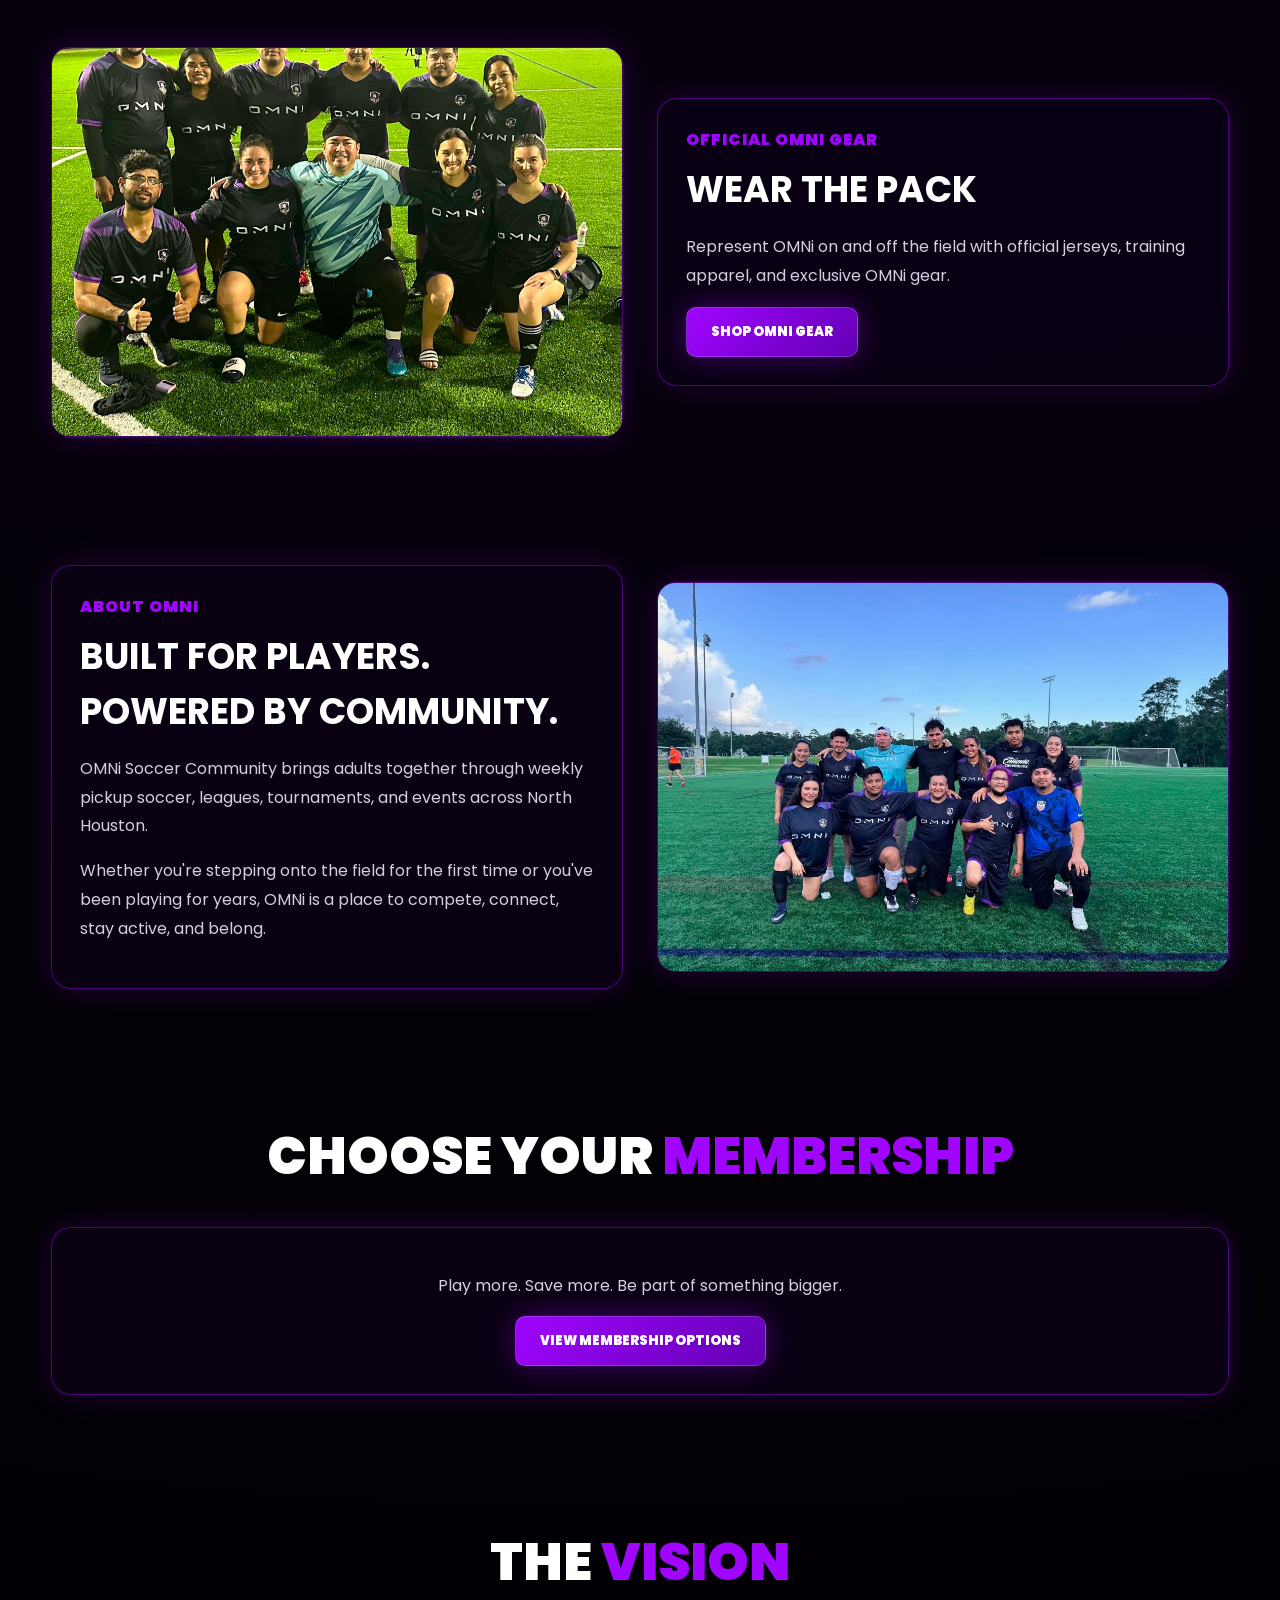
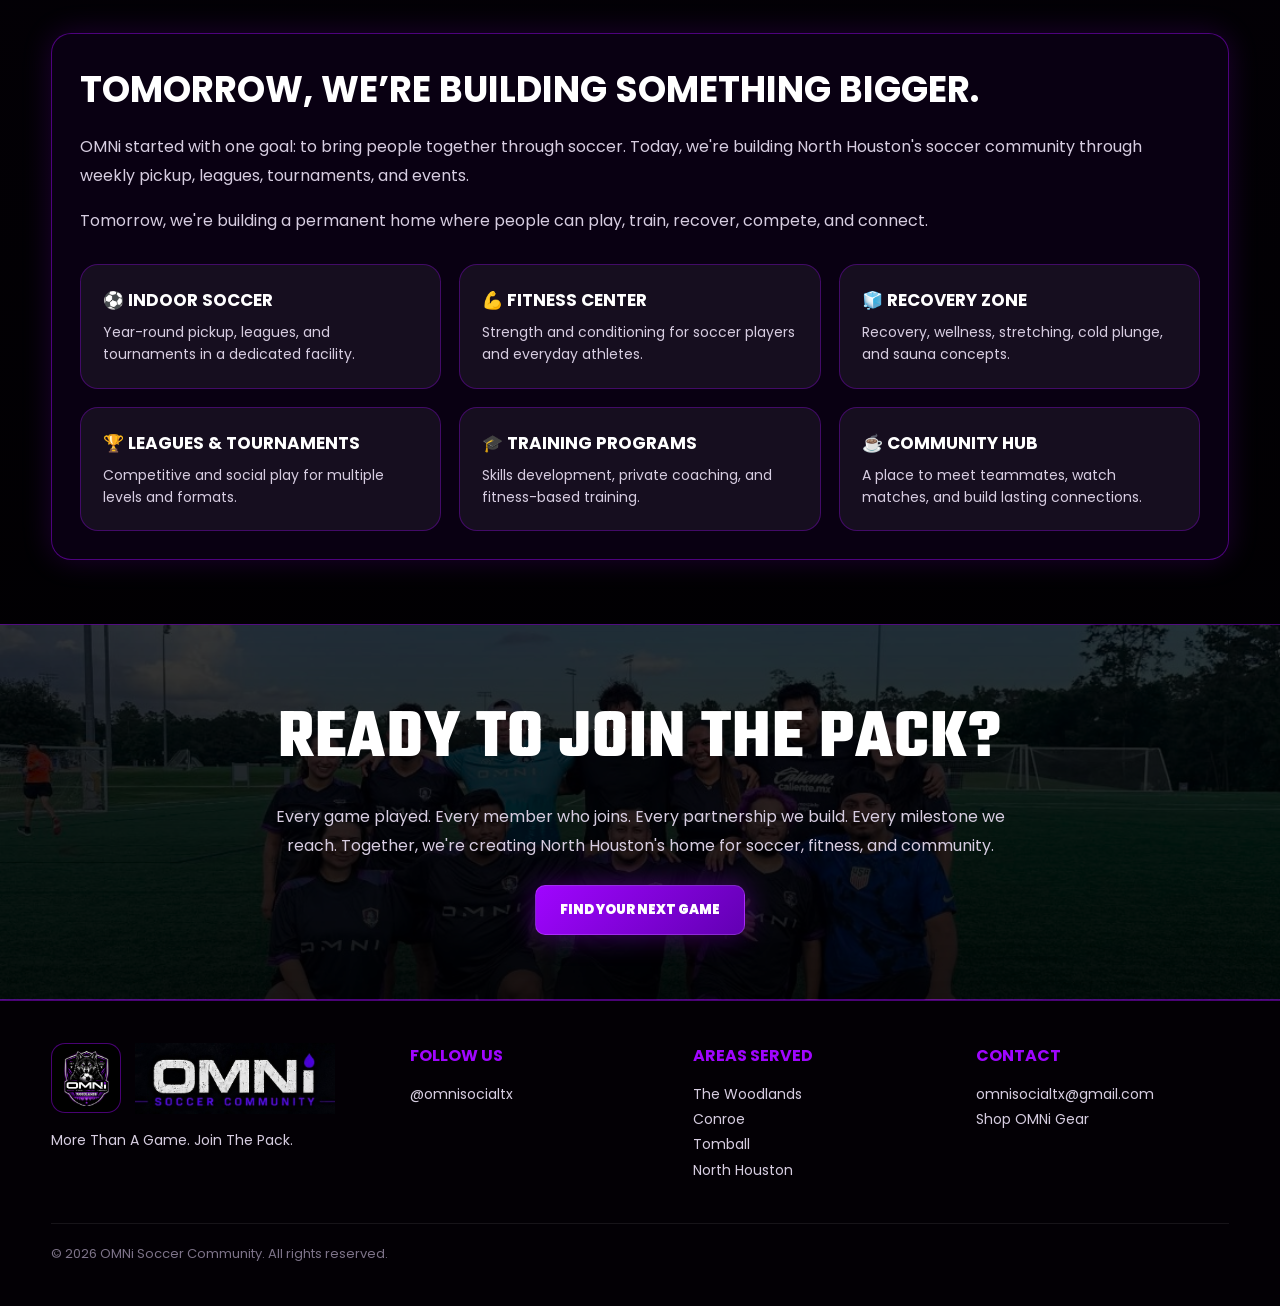
==== commit 72b018df: "Update index.html" ====
--- a/index.html
+++ b/index.html
@@ -592,7 +592,7 @@
       </p>
 
       <div class="hero-buttons">
-        <a class="btn" href="pickup.html">Play Tonight</a>
+        <a class="btn" href="pickup.html">Find a Pickup</a>
         <a class="btn secondary" href="memberships.html">Become A Member</a>
       </div>
     </div>
